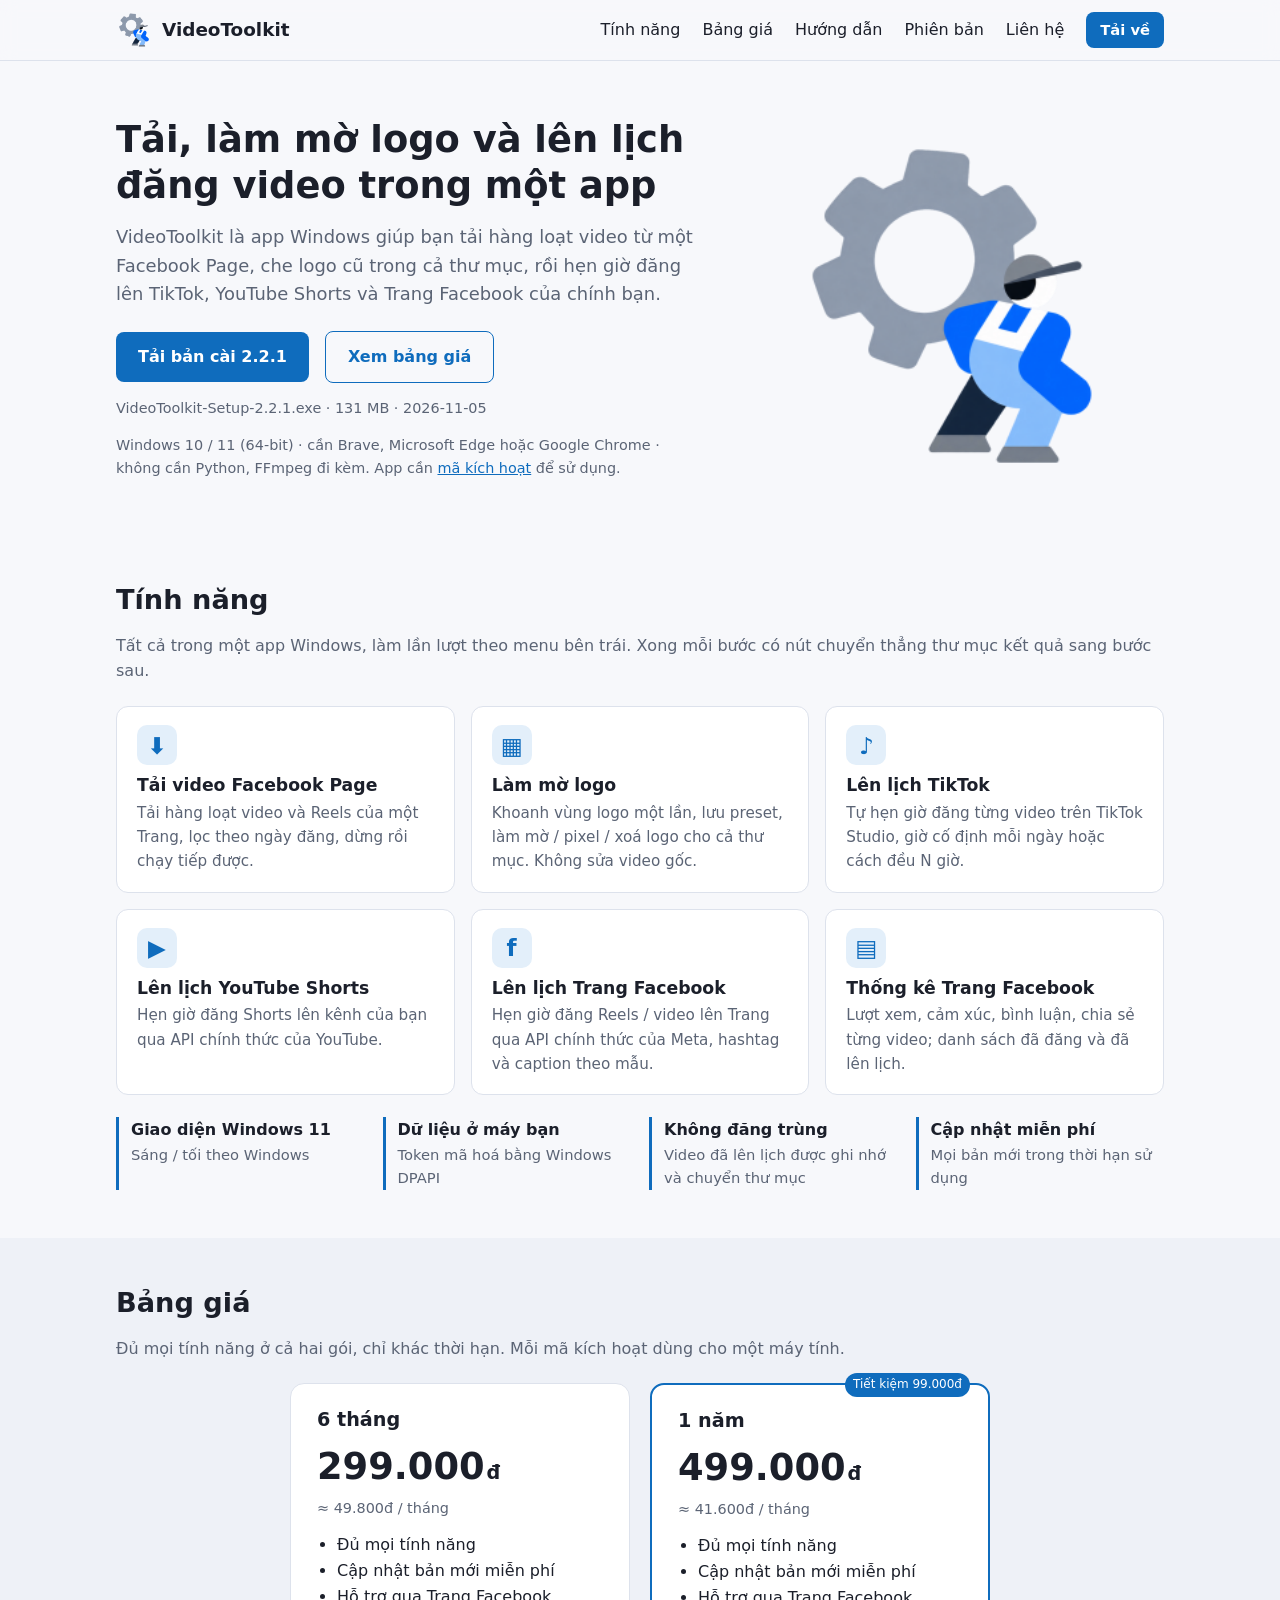
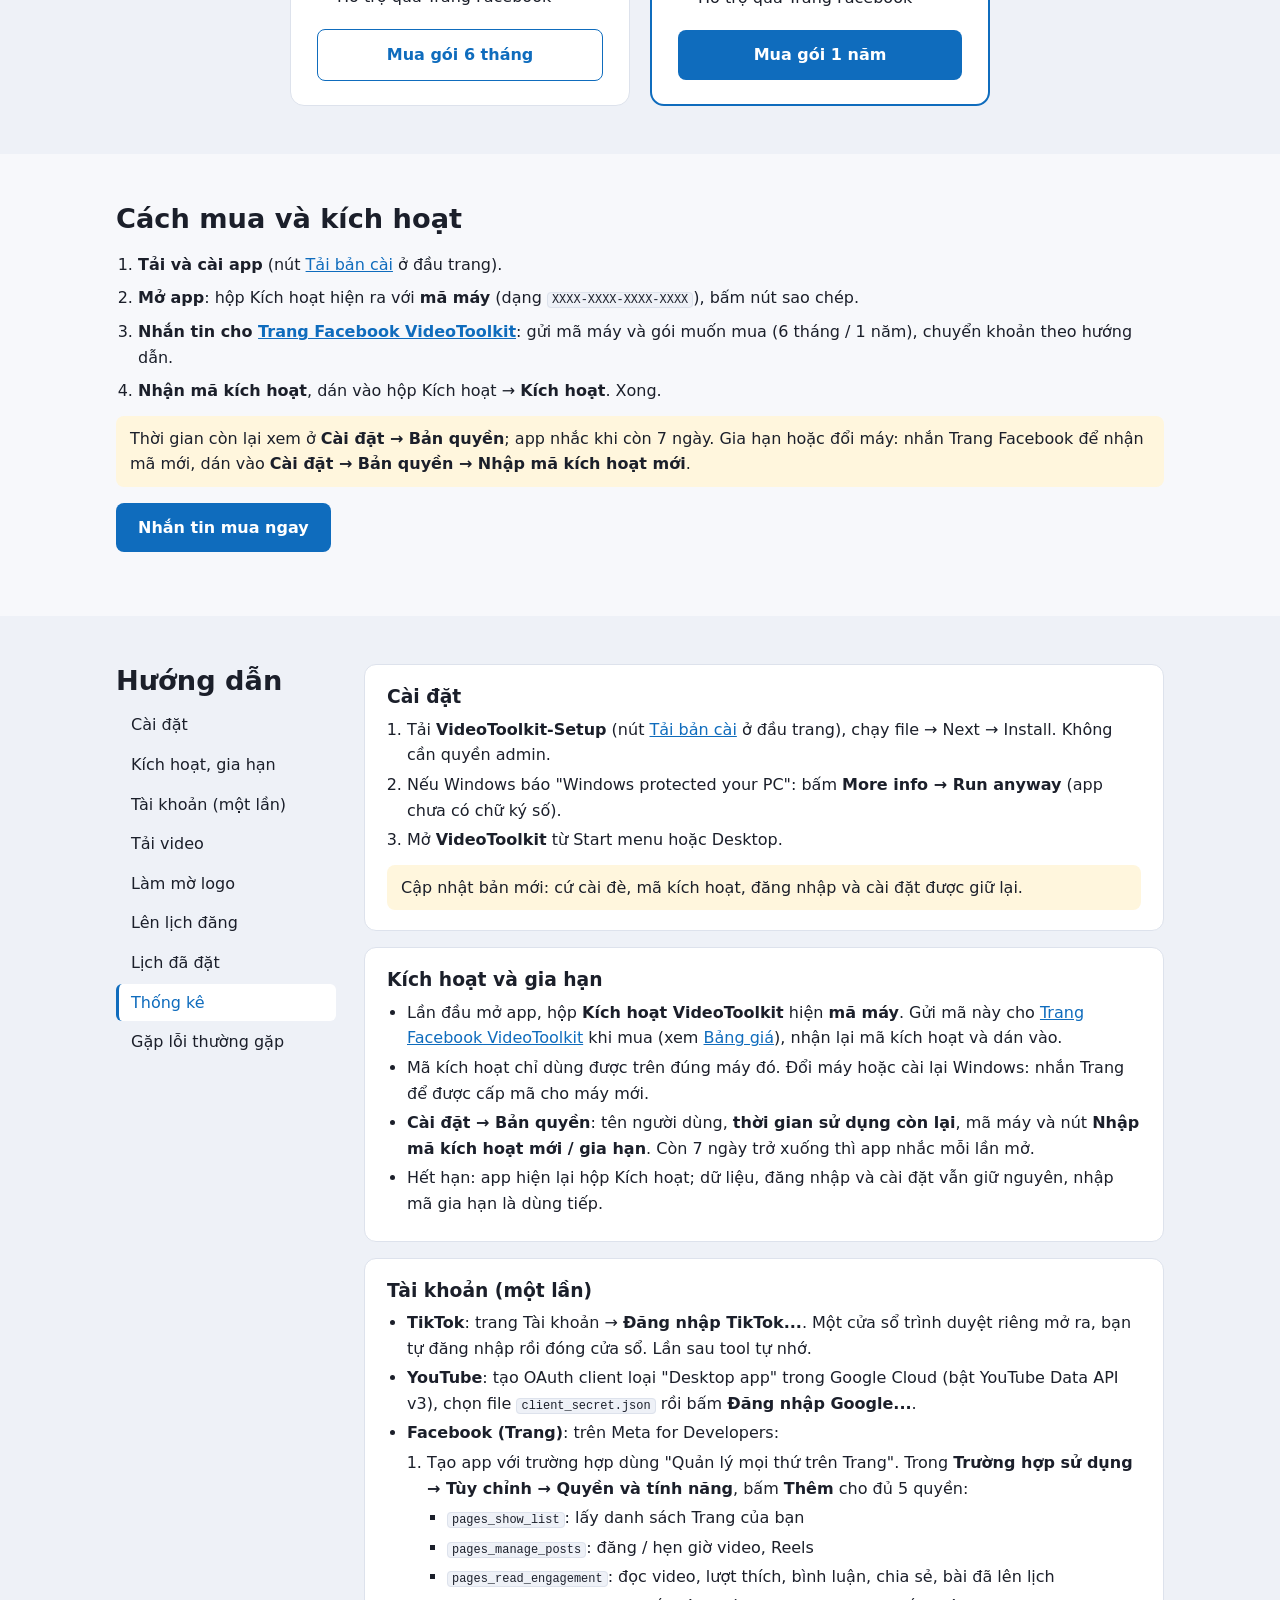
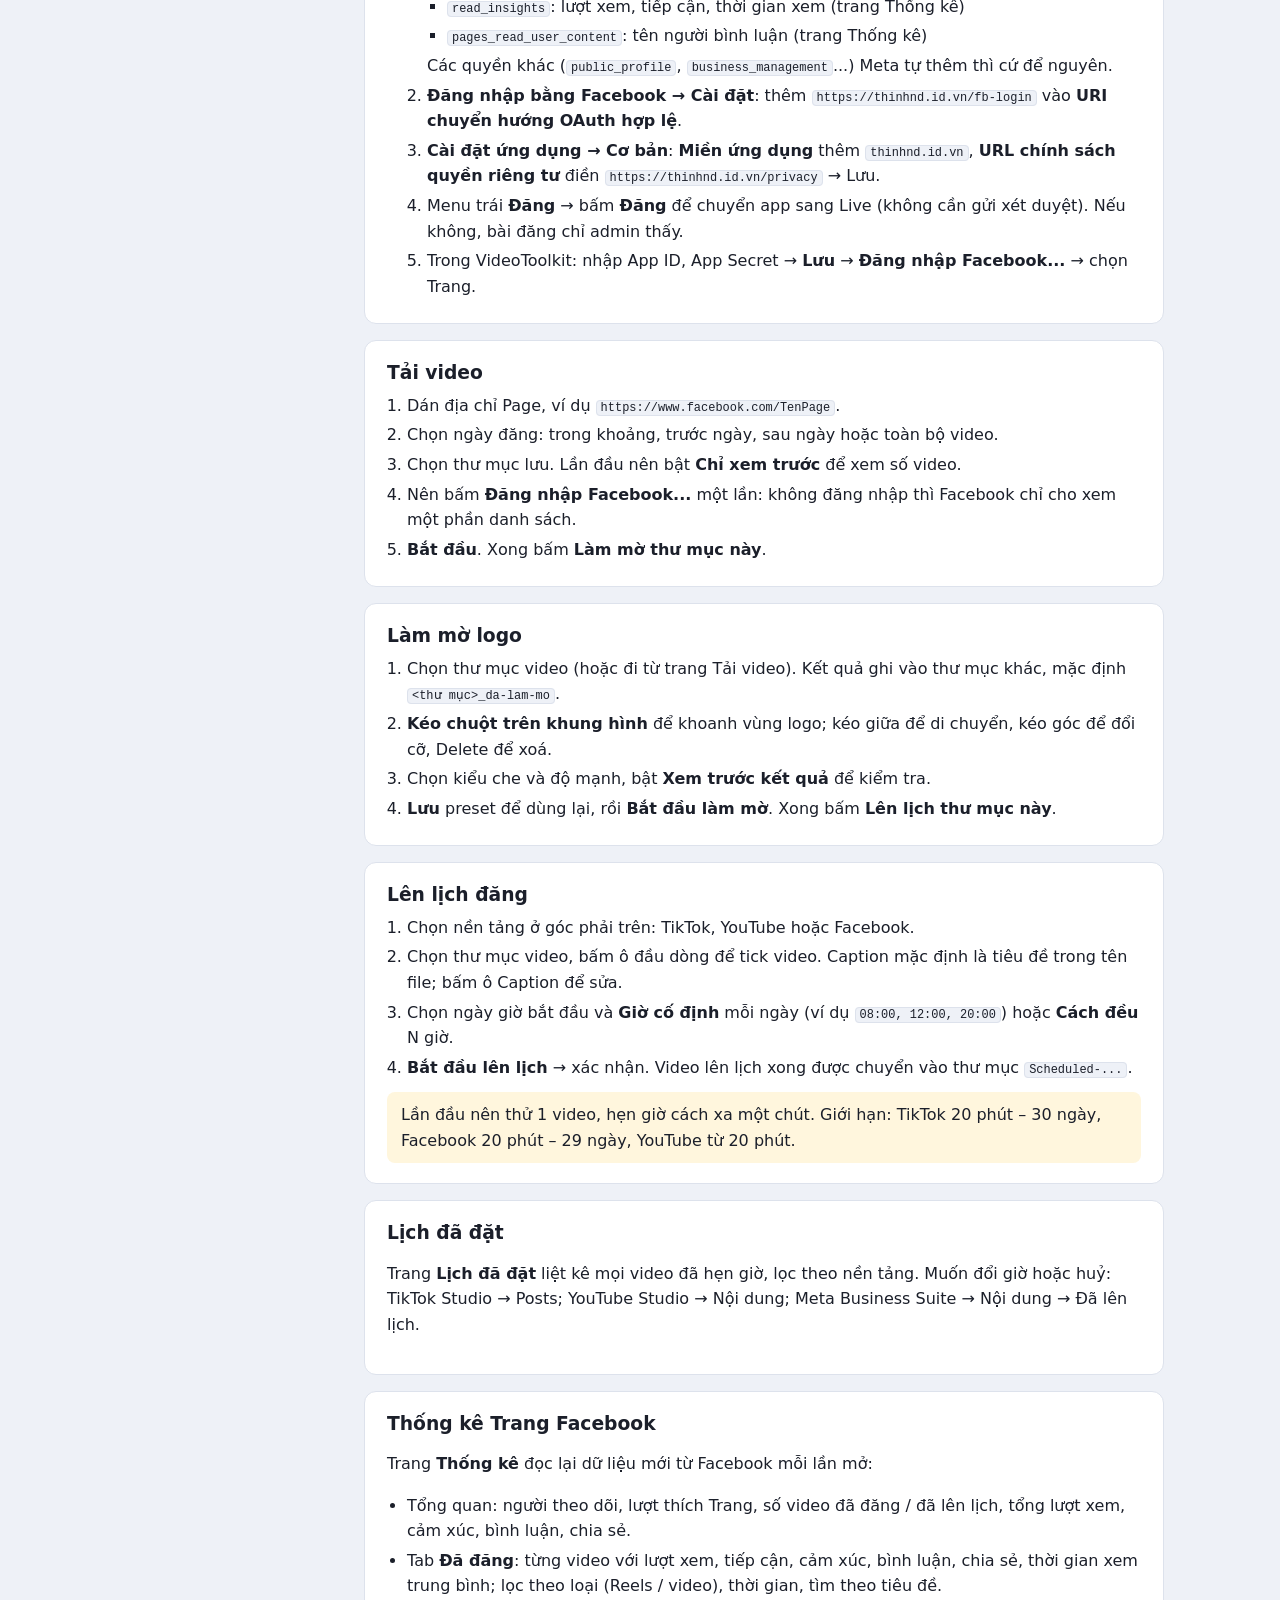
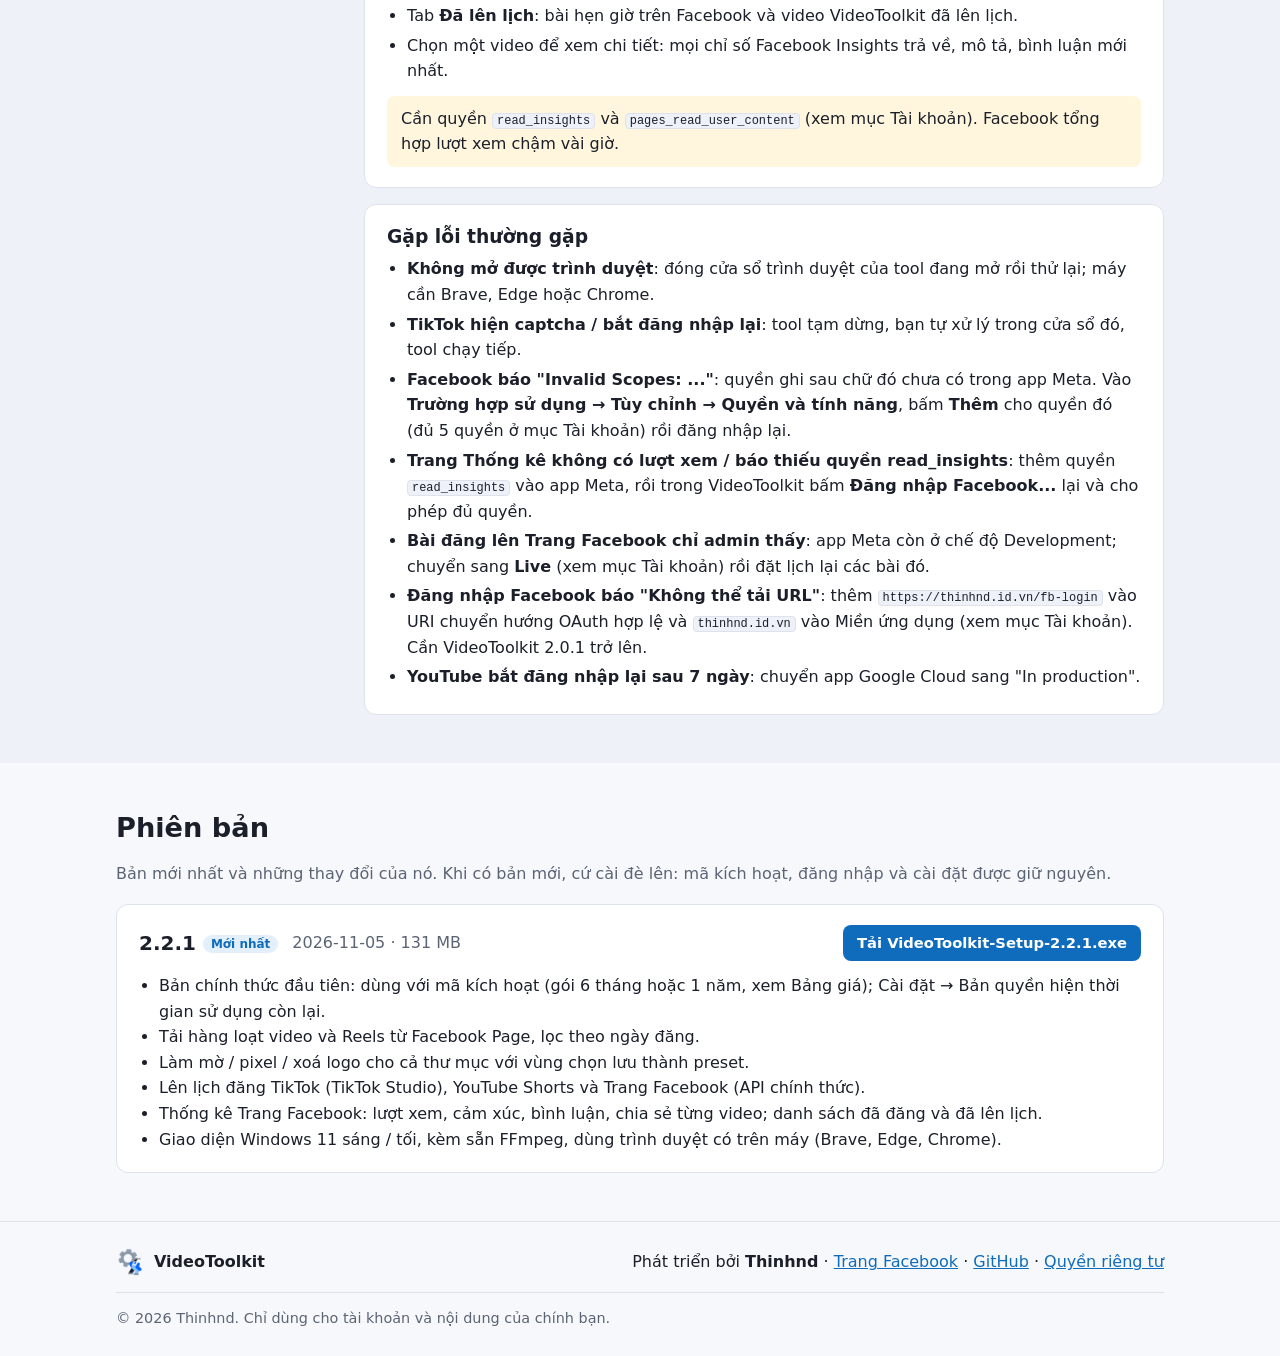
==== index.html @ fc57171d "VideoToolkit 2.2.1" ====
<!doctype html>
<html lang="vi">
<head>
  <meta charset="utf-8">
  <meta name="viewport" content="width=device-width, initial-scale=1">
  <title>VideoToolkit</title>
  <meta name="description" content="VideoToolkit: tải video Facebook Page, làm mờ logo và lên lịch đăng TikTok, YouTube, Facebook trên Windows.">
  <link rel="icon" href="logo.png">
  <link rel="stylesheet" href="style.css?v=9">
</head>
<body>
  <header class="topbar">
    <div class="wrap topbar-inner">
      <a class="brand" href="#top"><img src="logo.png" alt="" width="36" height="36"><span>VideoToolkit</span></a>
      <button class="menu-toggle" aria-label="Mở menu" aria-expanded="false">☰</button>
      <nav class="nav">
        <a href="#tinh-nang">Tính năng</a>
        <a href="#bang-gia">Bảng giá</a>
        <a href="#huong-dan">Hướng dẫn</a>
        <a href="#phien-ban">Phiên bản</a>
        <a href="https://www.facebook.com/profile.php?id=61595970523754" target="_blank" rel="noopener">Liên hệ</a>
        <a class="btn btn-small" href="#tai-ve">Tải về</a>
      </nav>
    </div>
  </header>

  <main id="top">
    <section class="hero">
      <div class="wrap hero-inner">
        <div>
          <h1>Tải, làm mờ logo và lên lịch đăng video trong một app</h1>
          <p class="lead">VideoToolkit là app Windows giúp bạn tải hàng loạt video từ một Facebook Page, che logo cũ
            trong cả thư mục, rồi hẹn giờ đăng lên TikTok, YouTube Shorts và Trang Facebook của chính bạn.</p>
          <div class="hero-actions" id="tai-ve">
            <a class="btn" id="download-btn" href="#phien-ban">Tải bản cài</a>
            <a class="btn btn-ghost" href="#bang-gia">Xem bảng giá</a>
          </div>
          <p class="muted small" id="download-meta"></p>
          <p class="muted small">Windows 10 / 11 (64-bit) · cần Brave, Microsoft Edge hoặc Google Chrome · không cần Python, FFmpeg đi kèm.
            App cần <a href="#cach-mua">mã kích hoạt</a> để sử dụng.</p>
        </div>
        <img class="hero-logo" src="logo.png" alt="Logo VideoToolkit">
      </div>
    </section>

    <section id="tinh-nang" class="section">
      <div class="wrap">
        <h2>Tính năng</h2>
        <p class="muted">Tất cả trong một app Windows, làm lần lượt theo menu bên trái. Xong mỗi bước có nút chuyển thẳng thư mục kết quả sang bước sau.</p>
        <div class="features">
          <article class="feature">
            <div class="feature-icon">⬇</div>
            <h3>Tải video Facebook Page</h3>
            <p>Tải hàng loạt video và Reels của một Trang, lọc theo ngày đăng, dừng rồi chạy tiếp được.</p>
          </article>
          <article class="feature">
            <div class="feature-icon">▦</div>
            <h3>Làm mờ logo</h3>
            <p>Khoanh vùng logo một lần, lưu preset, làm mờ / pixel / xoá logo cho cả thư mục. Không sửa video gốc.</p>
          </article>
          <article class="feature">
            <div class="feature-icon">♪</div>
            <h3>Lên lịch TikTok</h3>
            <p>Tự hẹn giờ đăng từng video trên TikTok Studio, giờ cố định mỗi ngày hoặc cách đều N giờ.</p>
          </article>
          <article class="feature">
            <div class="feature-icon">▶</div>
            <h3>Lên lịch YouTube Shorts</h3>
            <p>Hẹn giờ đăng Shorts lên kênh của bạn qua API chính thức của YouTube.</p>
          </article>
          <article class="feature">
            <div class="feature-icon">f</div>
            <h3>Lên lịch Trang Facebook</h3>
            <p>Hẹn giờ đăng Reels / video lên Trang qua API chính thức của Meta, hashtag và caption theo mẫu.</p>
          </article>
          <article class="feature">
            <div class="feature-icon">▤</div>
            <h3>Thống kê Trang Facebook</h3>
            <p>Lượt xem, cảm xúc, bình luận, chia sẻ từng video; danh sách đã đăng và đã lên lịch.</p>
          </article>
        </div>
        <div class="facts">
          <div><b>Giao diện Windows 11</b><span>Sáng / tối theo Windows</span></div>
          <div><b>Dữ liệu ở máy bạn</b><span>Token mã hoá bằng Windows DPAPI</span></div>
          <div><b>Không đăng trùng</b><span>Video đã lên lịch được ghi nhớ và chuyển thư mục</span></div>
          <div><b>Cập nhật miễn phí</b><span>Mọi bản mới trong thời hạn sử dụng</span></div>
        </div>
      </div>
    </section>

    <section id="bang-gia" class="section alt">
      <div class="wrap">
        <h2>Bảng giá</h2>
        <p class="muted">Đủ mọi tính năng ở cả hai gói, chỉ khác thời hạn. Mỗi mã kích hoạt dùng cho một máy tính.</p>
        <div class="plans">
          <article class="plan">
            <h3>6 tháng</h3>
            <div class="price">299.000<span>đ</span></div>
            <p class="muted small">≈ 49.800đ / tháng</p>
            <ul>
              <li>Đủ mọi tính năng</li>
              <li>Cập nhật bản mới miễn phí</li>
              <li>Hỗ trợ qua Trang Facebook</li>
            </ul>
            <a class="btn btn-ghost" href="#cach-mua">Mua gói 6 tháng</a>
          </article>
          <article class="plan plan-best">
            <span class="badge">Tiết kiệm 99.000đ</span>
            <h3>1 năm</h3>
            <div class="price">499.000<span>đ</span></div>
            <p class="muted small">≈ 41.600đ / tháng</p>
            <ul>
              <li>Đủ mọi tính năng</li>
              <li>Cập nhật bản mới miễn phí</li>
              <li>Hỗ trợ qua Trang Facebook</li>
            </ul>
            <a class="btn" href="#cach-mua">Mua gói 1 năm</a>
          </article>
        </div>
      </div>
    </section>

    <section id="cach-mua" class="section">
      <div class="wrap">
        <h2>Cách mua và kích hoạt</h2>
        <ol class="buy-steps">
          <li><b>Tải và cài app</b> (nút <a href="#tai-ve">Tải bản cài</a> ở đầu trang).</li>
          <li><b>Mở app</b>: hộp Kích hoạt hiện ra với <b>mã máy</b> (dạng <code>XXXX-XXXX-XXXX-XXXX</code>), bấm nút sao chép.</li>
          <li><b>Nhắn tin cho <a href="https://www.facebook.com/profile.php?id=61595970523754" target="_blank" rel="noopener">Trang Facebook VideoToolkit</a></b>: gửi mã máy và gói muốn mua (6 tháng / 1 năm), chuyển khoản theo hướng dẫn.</li>
          <li><b>Nhận mã kích hoạt</b>, dán vào hộp Kích hoạt → <b>Kích hoạt</b>. Xong.</li>
        </ol>
        <p class="note">Thời gian còn lại xem ở <b>Cài đặt → Bản quyền</b>; app nhắc khi còn 7 ngày. Gia hạn hoặc đổi máy: nhắn Trang Facebook để nhận mã mới,
          dán vào <b>Cài đặt → Bản quyền → Nhập mã kích hoạt mới</b>.</p>
        <p><a class="btn" href="https://www.facebook.com/profile.php?id=61595970523754" target="_blank" rel="noopener">Nhắn tin mua ngay</a></p>
      </div>
    </section>

    <section id="huong-dan" class="section alt">
      <div class="wrap guide">
        <aside class="guide-menu">
          <h2>Hướng dẫn</h2>
          <nav>
            <a href="#hd-cai-dat">Cài đặt</a>
            <a href="#hd-kich-hoat">Kích hoạt, gia hạn</a>
            <a href="#hd-tai-khoan">Tài khoản (một lần)</a>
            <a href="#hd-tai-video">Tải video</a>
            <a href="#hd-lam-mo">Làm mờ logo</a>
            <a href="#hd-len-lich">Lên lịch đăng</a>
            <a href="#hd-lich-da-dat">Lịch đã đặt</a>
            <a href="#hd-thong-ke">Thống kê</a>
            <a href="#hd-loi">Gặp lỗi thường gặp</a>
          </nav>
        </aside>
        <div class="guide-body">
          <article id="hd-cai-dat">
            <h3>Cài đặt</h3>
            <ol>
              <li>Tải <b>VideoToolkit-Setup</b> (nút <a href="#tai-ve">Tải bản cài</a> ở đầu trang), chạy file → Next → Install. Không cần quyền admin.</li>
              <li>Nếu Windows báo "Windows protected your PC": bấm <b>More info → Run anyway</b> (app chưa có chữ ký số).</li>
              <li>Mở <b>VideoToolkit</b> từ Start menu hoặc Desktop.</li>
            </ol>
            <p class="note">Cập nhật bản mới: cứ cài đè, mã kích hoạt, đăng nhập và cài đặt được giữ lại.</p>
          </article>
          <article id="hd-kich-hoat">
            <h3>Kích hoạt và gia hạn</h3>
            <ul>
              <li>Lần đầu mở app, hộp <b>Kích hoạt VideoToolkit</b> hiện <b>mã máy</b>. Gửi mã này cho <a href="https://www.facebook.com/profile.php?id=61595970523754" target="_blank" rel="noopener">Trang Facebook VideoToolkit</a> khi mua (xem <a href="#bang-gia">Bảng giá</a>), nhận lại mã kích hoạt và dán vào.</li>
              <li>Mã kích hoạt chỉ dùng được trên đúng máy đó. Đổi máy hoặc cài lại Windows: nhắn Trang để được cấp mã cho máy mới.</li>
              <li><b>Cài đặt → Bản quyền</b>: tên người dùng, <b>thời gian sử dụng còn lại</b>, mã máy và nút <b>Nhập mã kích hoạt mới / gia hạn</b>. Còn 7 ngày trở xuống thì app nhắc mỗi lần mở.</li>
              <li>Hết hạn: app hiện lại hộp Kích hoạt; dữ liệu, đăng nhập và cài đặt vẫn giữ nguyên, nhập mã gia hạn là dùng tiếp.</li>
            </ul>
          </article>
          <article id="hd-tai-khoan">
            <h3>Tài khoản (một lần)</h3>
            <ul>
              <li><b>TikTok</b>: trang Tài khoản → <b>Đăng nhập TikTok...</b>. Một cửa sổ trình duyệt riêng mở ra, bạn tự đăng nhập rồi đóng cửa sổ. Lần sau tool tự nhớ.</li>
              <li><b>YouTube</b>: tạo OAuth client loại "Desktop app" trong Google Cloud (bật YouTube Data API v3), chọn file <code>client_secret.json</code> rồi bấm <b>Đăng nhập Google...</b>.</li>
              <li><b>Facebook (Trang)</b>: trên Meta for Developers:
                <ol>
                  <li>Tạo app với trường hợp dùng "Quản lý mọi thứ trên Trang". Trong <b>Trường hợp sử dụng → Tùy chỉnh → Quyền và tính năng</b>, bấm <b>Thêm</b> cho đủ 5 quyền:
                    <ul>
                      <li><code>pages_show_list</code>: lấy danh sách Trang của bạn</li>
                      <li><code>pages_manage_posts</code>: đăng / hẹn giờ video, Reels</li>
                      <li><code>pages_read_engagement</code>: đọc video, lượt thích, bình luận, chia sẻ, bài đã lên lịch</li>
                      <li><code>read_insights</code>: lượt xem, tiếp cận, thời gian xem (trang Thống kê)</li>
                      <li><code>pages_read_user_content</code>: tên người bình luận (trang Thống kê)</li>
                    </ul>
                    Các quyền khác (<code>public_profile</code>, <code>business_management</code>...) Meta tự thêm thì cứ để nguyên.</li>
                  <li><b>Đăng nhập bằng Facebook → Cài đặt</b>: thêm <code>https://thinhnd.id.vn/fb-login</code> vào <b>URI chuyển hướng OAuth hợp lệ</b>.</li>
                  <li><b>Cài đặt ứng dụng → Cơ bản</b>: <b>Miền ứng dụng</b> thêm <code>thinhnd.id.vn</code>, <b>URL chính sách quyền riêng tư</b> điền <code>https://thinhnd.id.vn/privacy</code> → Lưu.</li>
                  <li>Menu trái <b>Đăng</b> → bấm <b>Đăng</b> để chuyển app sang Live (không cần gửi xét duyệt). Nếu không, bài đăng chỉ admin thấy.</li>
                  <li>Trong VideoToolkit: nhập App ID, App Secret → <b>Lưu</b> → <b>Đăng nhập Facebook...</b> → chọn Trang.</li>
                </ol>
              </li>
            </ul>
          </article>
          <article id="hd-tai-video">
            <h3>Tải video</h3>
            <ol>
              <li>Dán địa chỉ Page, ví dụ <code>https://www.facebook.com/TenPage</code>.</li>
              <li>Chọn ngày đăng: trong khoảng, trước ngày, sau ngày hoặc toàn bộ video.</li>
              <li>Chọn thư mục lưu. Lần đầu nên bật <b>Chỉ xem trước</b> để xem số video.</li>
              <li>Nên bấm <b>Đăng nhập Facebook...</b> một lần: không đăng nhập thì Facebook chỉ cho xem một phần danh sách.</li>
              <li><b>Bắt đầu</b>. Xong bấm <b>Làm mờ thư mục này</b>.</li>
            </ol>
          </article>
          <article id="hd-lam-mo">
            <h3>Làm mờ logo</h3>
            <ol>
              <li>Chọn thư mục video (hoặc đi từ trang Tải video). Kết quả ghi vào thư mục khác, mặc định <code>&lt;thư mục&gt;_da-lam-mo</code>.</li>
              <li><b>Kéo chuột trên khung hình</b> để khoanh vùng logo; kéo giữa để di chuyển, kéo góc để đổi cỡ, Delete để xoá.</li>
              <li>Chọn kiểu che và độ mạnh, bật <b>Xem trước kết quả</b> để kiểm tra.</li>
              <li><b>Lưu</b> preset để dùng lại, rồi <b>Bắt đầu làm mờ</b>. Xong bấm <b>Lên lịch thư mục này</b>.</li>
            </ol>
          </article>
          <article id="hd-len-lich">
            <h3>Lên lịch đăng</h3>
            <ol>
              <li>Chọn nền tảng ở góc phải trên: TikTok, YouTube hoặc Facebook.</li>
              <li>Chọn thư mục video, bấm ô đầu dòng để tick video. Caption mặc định là tiêu đề trong tên file; bấm ô Caption để sửa.</li>
              <li>Chọn ngày giờ bắt đầu và <b>Giờ cố định</b> mỗi ngày (ví dụ <code>08:00, 12:00, 20:00</code>) hoặc <b>Cách đều</b> N giờ.</li>
              <li><b>Bắt đầu lên lịch</b> → xác nhận. Video lên lịch xong được chuyển vào thư mục <code>Scheduled-...</code>.</li>
            </ol>
            <p class="note">Lần đầu nên thử 1 video, hẹn giờ cách xa một chút. Giới hạn: TikTok 20 phút – 30 ngày, Facebook 20 phút – 29 ngày, YouTube từ 20 phút.</p>
          </article>
          <article id="hd-lich-da-dat">
            <h3>Lịch đã đặt</h3>
            <p>Trang <b>Lịch đã đặt</b> liệt kê mọi video đã hẹn giờ, lọc theo nền tảng. Muốn đổi giờ hoặc huỷ:
              TikTok Studio → Posts; YouTube Studio → Nội dung; Meta Business Suite → Nội dung → Đã lên lịch.</p>
          </article>
          <article id="hd-thong-ke">
            <h3>Thống kê Trang Facebook</h3>
            <p>Trang <b>Thống kê</b> đọc lại dữ liệu mới từ Facebook mỗi lần mở:</p>
            <ul>
              <li>Tổng quan: người theo dõi, lượt thích Trang, số video đã đăng / đã lên lịch, tổng lượt xem, cảm xúc, bình luận, chia sẻ.</li>
              <li>Tab <b>Đã đăng</b>: từng video với lượt xem, tiếp cận, cảm xúc, bình luận, chia sẻ, thời gian xem trung bình; lọc theo loại (Reels / video), thời gian, tìm theo tiêu đề.</li>
              <li>Tab <b>Đã lên lịch</b>: bài hẹn giờ trên Facebook và video VideoToolkit đã lên lịch.</li>
              <li>Chọn một video để xem chi tiết: mọi chỉ số Facebook Insights trả về, mô tả, bình luận mới nhất.</li>
            </ul>
            <p class="note">Cần quyền <code>read_insights</code> và <code>pages_read_user_content</code> (xem mục Tài khoản). Facebook tổng hợp lượt xem chậm vài giờ.</p>
          </article>
          <article id="hd-loi">
            <h3>Gặp lỗi thường gặp</h3>
            <ul>
              <li><b>Không mở được trình duyệt</b>: đóng cửa sổ trình duyệt của tool đang mở rồi thử lại; máy cần Brave, Edge hoặc Chrome.</li>
              <li><b>TikTok hiện captcha / bắt đăng nhập lại</b>: tool tạm dừng, bạn tự xử lý trong cửa sổ đó, tool chạy tiếp.</li>
              <li><b>Facebook báo "Invalid Scopes: ..."</b>: quyền ghi sau chữ đó chưa có trong app Meta. Vào <b>Trường hợp sử dụng → Tùy chỉnh → Quyền và tính năng</b>, bấm <b>Thêm</b> cho quyền đó (đủ 5 quyền ở mục Tài khoản) rồi đăng nhập lại.</li>
              <li><b>Trang Thống kê không có lượt xem / báo thiếu quyền read_insights</b>: thêm quyền <code>read_insights</code> vào app Meta, rồi trong VideoToolkit bấm <b>Đăng nhập Facebook...</b> lại và cho phép đủ quyền.</li>
              <li><b>Bài đăng lên Trang Facebook chỉ admin thấy</b>: app Meta còn ở chế độ Development; chuyển sang <b>Live</b> (xem mục Tài khoản) rồi đặt lịch lại các bài đó.</li>
              <li><b>Đăng nhập Facebook báo "Không thể tải URL"</b>: thêm <code>https://thinhnd.id.vn/fb-login</code> vào URI chuyển hướng OAuth hợp lệ và <code>thinhnd.id.vn</code> vào Miền ứng dụng (xem mục Tài khoản). Cần VideoToolkit 2.0.1 trở lên.</li>
              <li><b>YouTube bắt đăng nhập lại sau 7 ngày</b>: chuyển app Google Cloud sang "In production".</li>
            </ul>
          </article>
        </div>
      </div>
    </section>

    <section id="phien-ban" class="section">
      <div class="wrap">
        <h2>Phiên bản</h2>
        <p class="muted">Bản mới nhất và những thay đổi của nó. Khi có bản mới, cứ cài đè lên: mã kích hoạt, đăng nhập và cài đặt được giữ nguyên.</p>
        <div id="versions" class="versions"></div>
      </div>
    </section>
  </main>

  <footer class="footer">
    <div class="wrap footer-inner">
      <div class="brand small-brand"><img src="logo.png" alt="" width="28" height="28"><span>VideoToolkit</span></div>
      <p>Phát triển bởi <b>Thinhnd</b> · <a href="https://www.facebook.com/profile.php?id=61595970523754" target="_blank" rel="noopener">Trang Facebook</a> · <a href="https://github.com/Thinhnd03/VideoToolkitWebsiteView">GitHub</a> · <a href="privacy">Quyền riêng tư</a></p>
      <p class="muted small footer-copy">© <span id="year">2026</span> Thinhnd. Chỉ dùng cho tài khoản và nội dung của chính bạn.</p>
    </div>
  </footer>

  <script src="versions.js?v=9"></script>
  <script src="app.js?v=9"></script>
</body>
</html>
---- style.css ----
:root {
  --bg: #f7f8fb;
  --bg-alt: #eef1f7;
  --card: #ffffff;
  --text: #1b1f2a;
  --muted: #5b6475;
  --line: #dde2ec;
  --accent: #0f6cbd;
  --accent-text: #ffffff;
  --accent-soft: #e3effa;
  --note: #fff6dd;
}
@media (prefers-color-scheme: dark) {
  :root {
    --bg: #15171c;
    --bg-alt: #1b1e25;
    --card: #20242c;
    --text: #e8ebf1;
    --muted: #a0a8b8;
    --line: #2f3440;
    --accent: #4ca3f0;
    --accent-text: #0b1420;
    --accent-soft: #1d3247;
    --note: #3a3320;
  }
}

* { box-sizing: border-box; }
html { scroll-behavior: smooth; scroll-padding-top: 72px; }
body {
  margin: 0;
  font-family: "Segoe UI", system-ui, -apple-system, sans-serif;
  background: var(--bg);
  color: var(--text);
  line-height: 1.6;
}
a { color: var(--accent); }
code { background: var(--bg-alt); border: 1px solid var(--line); border-radius: 4px; padding: 0 4px; font-size: .92em; }
h1, h2, h3 { line-height: 1.25; }
.wrap { max-width: 1080px; margin: 0 auto; padding: 0 16px; }
.muted { color: var(--muted); }
.small { font-size: .9rem; }

/* header */
.topbar {
  position: sticky; top: 0; z-index: 10;
  background: color-mix(in srgb, var(--bg) 88%, transparent);
  backdrop-filter: blur(8px);
  border-bottom: 1px solid var(--line);
}
.topbar-inner { display: flex; align-items: center; justify-content: space-between; height: 60px; }
.brand { display: flex; align-items: center; gap: 10px; color: var(--text); text-decoration: none; font-weight: 700; font-size: 1.15rem; }
.nav { display: flex; align-items: center; gap: 22px; }
.nav a { color: var(--text); text-decoration: none; }
.nav a:hover { color: var(--accent); }
.menu-toggle { display: none; background: none; border: 1px solid var(--line); border-radius: 8px; color: var(--text); font-size: 1.2rem; padding: 2px 10px; }

.btn {
  display: inline-block; background: var(--accent); color: var(--accent-text) !important;
  text-decoration: none; font-weight: 600; padding: 12px 22px; border-radius: 8px;
}
.btn:hover { filter: brightness(1.08); }
.btn-small { padding: 6px 14px; font-size: .92rem; }
.btn-ghost { background: transparent; color: var(--accent) !important; border: 1px solid var(--accent); }

/* hero */
.hero { padding: 56px 0 40px; }
.hero-inner { display: grid; grid-template-columns: 1.4fr 1fr; gap: 32px; align-items: center; }
.hero h1 { font-size: 2.3rem; margin: 0 0 14px; }
.lead { font-size: 1.12rem; color: var(--muted); margin: 0 0 22px; }
.hero-actions { display: flex; align-items: center; gap: 16px; flex-wrap: wrap; margin-bottom: 10px; }
.hero-logo { width: 100%; max-width: 340px; justify-self: center; }

/* sections */
.section { padding: 48px 0; }
.section.alt { background: var(--bg-alt); }
.section h2 { font-size: 1.7rem; margin: 0 0 8px; }
.cards { display: grid; grid-template-columns: repeat(3, 1fr); gap: 18px; margin-top: 22px; }
.card, .version, .guide-body article {
  background: var(--card); border: 1px solid var(--line); border-radius: 12px; padding: 20px 22px;
}
.card h3 { margin: 8px 0 6px; }
.card p { margin: 0 0 8px; }
.card ul { margin: 0; padding-left: 18px; color: var(--muted); }
.step {
  width: 32px; height: 32px; border-radius: 50%; display: grid; place-items: center;
  background: var(--accent-soft); color: var(--accent); font-weight: 700;
}
/* features: short cards, details are in the guide below */
.features { display: grid; grid-template-columns: repeat(3, 1fr); gap: 16px; margin-top: 22px; }
.feature { background: var(--card); border: 1px solid var(--line); border-radius: 12px; padding: 18px 20px; }
.feature h3 { margin: 10px 0 4px; font-size: 1.08rem; }
.feature p { margin: 0; color: var(--muted); font-size: .95rem; }
.feature-icon {
  width: 40px; height: 40px; border-radius: 10px; display: grid; place-items: center;
  background: var(--accent-soft); color: var(--accent); font-weight: 700; font-size: 1.45rem;
}

/* pricing */
.plans { display: grid; grid-template-columns: repeat(2, minmax(0, 340px)); gap: 20px; margin-top: 22px; justify-content: center; }
.plan {
  position: relative; background: var(--card); border: 1px solid var(--line); border-radius: 14px;
  padding: 24px 26px; display: flex; flex-direction: column;
}
.plan-best { border: 2px solid var(--accent); }
.plan-best .badge { position: absolute; top: -12px; right: 18px; background: var(--accent); color: var(--accent-text); }
.plan h3 { margin: 0; font-size: 1.2rem; }
.price { font-size: 2.3rem; font-weight: 700; margin: 6px 0 0; }
.price span { font-size: 1.2rem; margin-left: 2px; }
.plan p { margin: 0 0 12px; }
.plan ul { margin: 0 0 20px; padding-left: 20px; flex: 1; }
.plan .btn { text-align: center; }

/* how to buy */
.buy-steps { margin: 16px 0 0; padding-left: 22px; }
.buy-steps li { margin: 8px 0; }

.facts { display: grid; grid-template-columns: repeat(4, 1fr); gap: 18px; margin-top: 22px; }
.facts div { display: flex; flex-direction: column; border-left: 3px solid var(--accent); padding-left: 12px; }
.facts span { color: var(--muted); font-size: .92rem; }

/* guide with its own menu */
.guide { display: grid; grid-template-columns: 220px 1fr; gap: 28px; }
.guide-menu { position: sticky; top: 84px; align-self: start; }
.guide-menu nav { display: flex; flex-direction: column; gap: 2px; }
.guide-menu a { color: var(--text); text-decoration: none; padding: 6px 12px; border-radius: 6px; border-left: 3px solid transparent; }
.guide-menu a:hover { background: var(--card); }
.guide-menu a.active { border-left-color: var(--accent); background: var(--card); color: var(--accent); }
.guide-body { display: flex; flex-direction: column; gap: 16px; }
.guide-body h3 { margin: 0 0 8px; }
.guide-body ol, .guide-body ul { margin: 0; padding-left: 20px; }
.guide-body li { margin: 4px 0; }
.note { background: var(--note); border-radius: 8px; padding: 10px 14px; margin: 12px 0 0; }

/* versions */
.versions { display: flex; flex-direction: column; gap: 14px; margin-top: 18px; }
.version-head { display: flex; align-items: center; gap: 14px; flex-wrap: wrap; }
.version-head h3 { margin: 0; font-size: 1.25rem; }
.version-head .btn { margin-left: auto; }
.version ul { margin: 12px 0 0; padding-left: 20px; }
.badge { font-size: .75rem; background: var(--accent-soft); color: var(--accent); padding: 2px 8px; border-radius: 999px; vertical-align: middle; }

/* text pages (privacy) */
.legal { max-width: 760px; }
.legal h1 { font-size: 2rem; margin: 0 0 4px; }
.legal h2 { font-size: 1.3rem; margin: 28px 0 8px; }
.legal li { margin: 6px 0; }
.legal code { word-break: break-word; }

/* footer */
.footer { border-top: 1px solid var(--line); padding: 26px 0; }
.footer-inner { display: flex; align-items: center; justify-content: space-between; gap: 16px; flex-wrap: wrap; }
.footer p { margin: 0; }
/* the copyright line alone at the very bottom, under the brand and the links */
.footer-copy { flex-basis: 100%; padding-top: 14px; border-top: 1px solid var(--line); }
.small-brand { font-size: 1rem; }

/* phones and small windows */
@media (max-width: 820px) {
  .hero-inner, .cards, .guide { grid-template-columns: 1fr; }
  .features { grid-template-columns: 1fr 1fr; }
  .plans { grid-template-columns: minmax(0, 1fr); }
  .facts { grid-template-columns: 1fr 1fr; }
  .hero-logo { max-width: 200px; grid-row: 1; }
  .hero h1 { font-size: 1.8rem; }
  .guide-menu { position: static; }
  .menu-toggle { display: grid; place-items: center; width: 40px; height: 36px; padding: 0; cursor: pointer; }
  /* the menu opens as a card under the bar, with room around each item */
  .nav {
    display: none; position: absolute; top: 64px; left: 12px; right: 12px; flex-direction: column;
    align-items: stretch; gap: 4px; padding: 8px; background: var(--card); border: 1px solid var(--line);
    border-radius: 12px; box-shadow: 0 12px 32px rgba(0, 0, 0, .18);
  }
  .nav.open { display: flex; }
  .nav a { padding: 11px 14px; border-radius: 8px; }
  .nav a:hover, .nav a:focus-visible { background: var(--bg-alt); color: var(--text); }
  .nav .btn { text-align: center; margin-top: 6px; padding: 11px 14px; }
  .nav .btn:hover { background: var(--accent); color: var(--accent-text); }
  .version-head .btn { margin-left: 0; }
  .section { padding: 36px 0; }
  .hero { padding: 32px 0 24px; }
}
@media (max-width: 520px) {
  .features { grid-template-columns: 1fr; }
}

@media (max-width: 480px) {
  .facts { grid-template-columns: 1fr; }
  .hero h1 { font-size: 1.55rem; }
  .lead { font-size: 1.02rem; }
  .hero-actions .btn { width: 100%; text-align: center; }
  .card, .version, .guide-body article { padding: 16px; }
  .footer-inner { flex-direction: column; align-items: flex-start; }
}
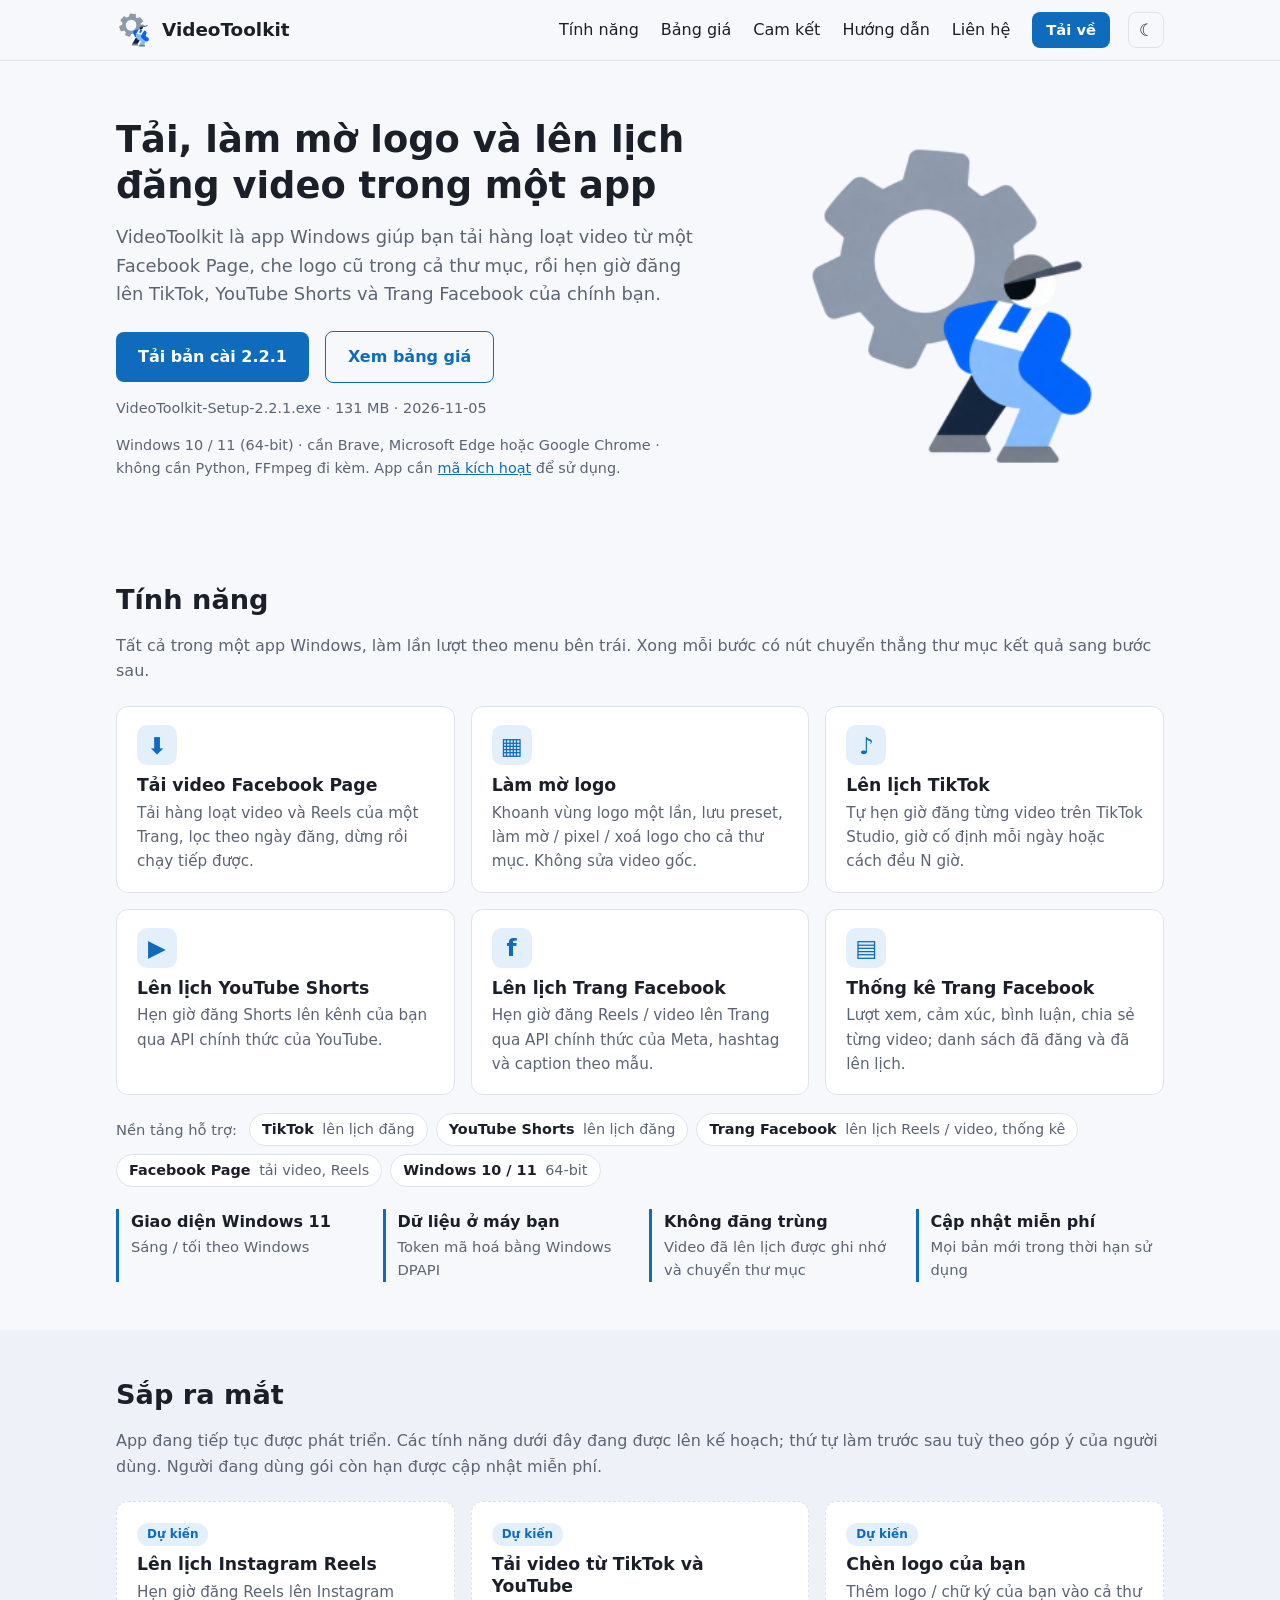
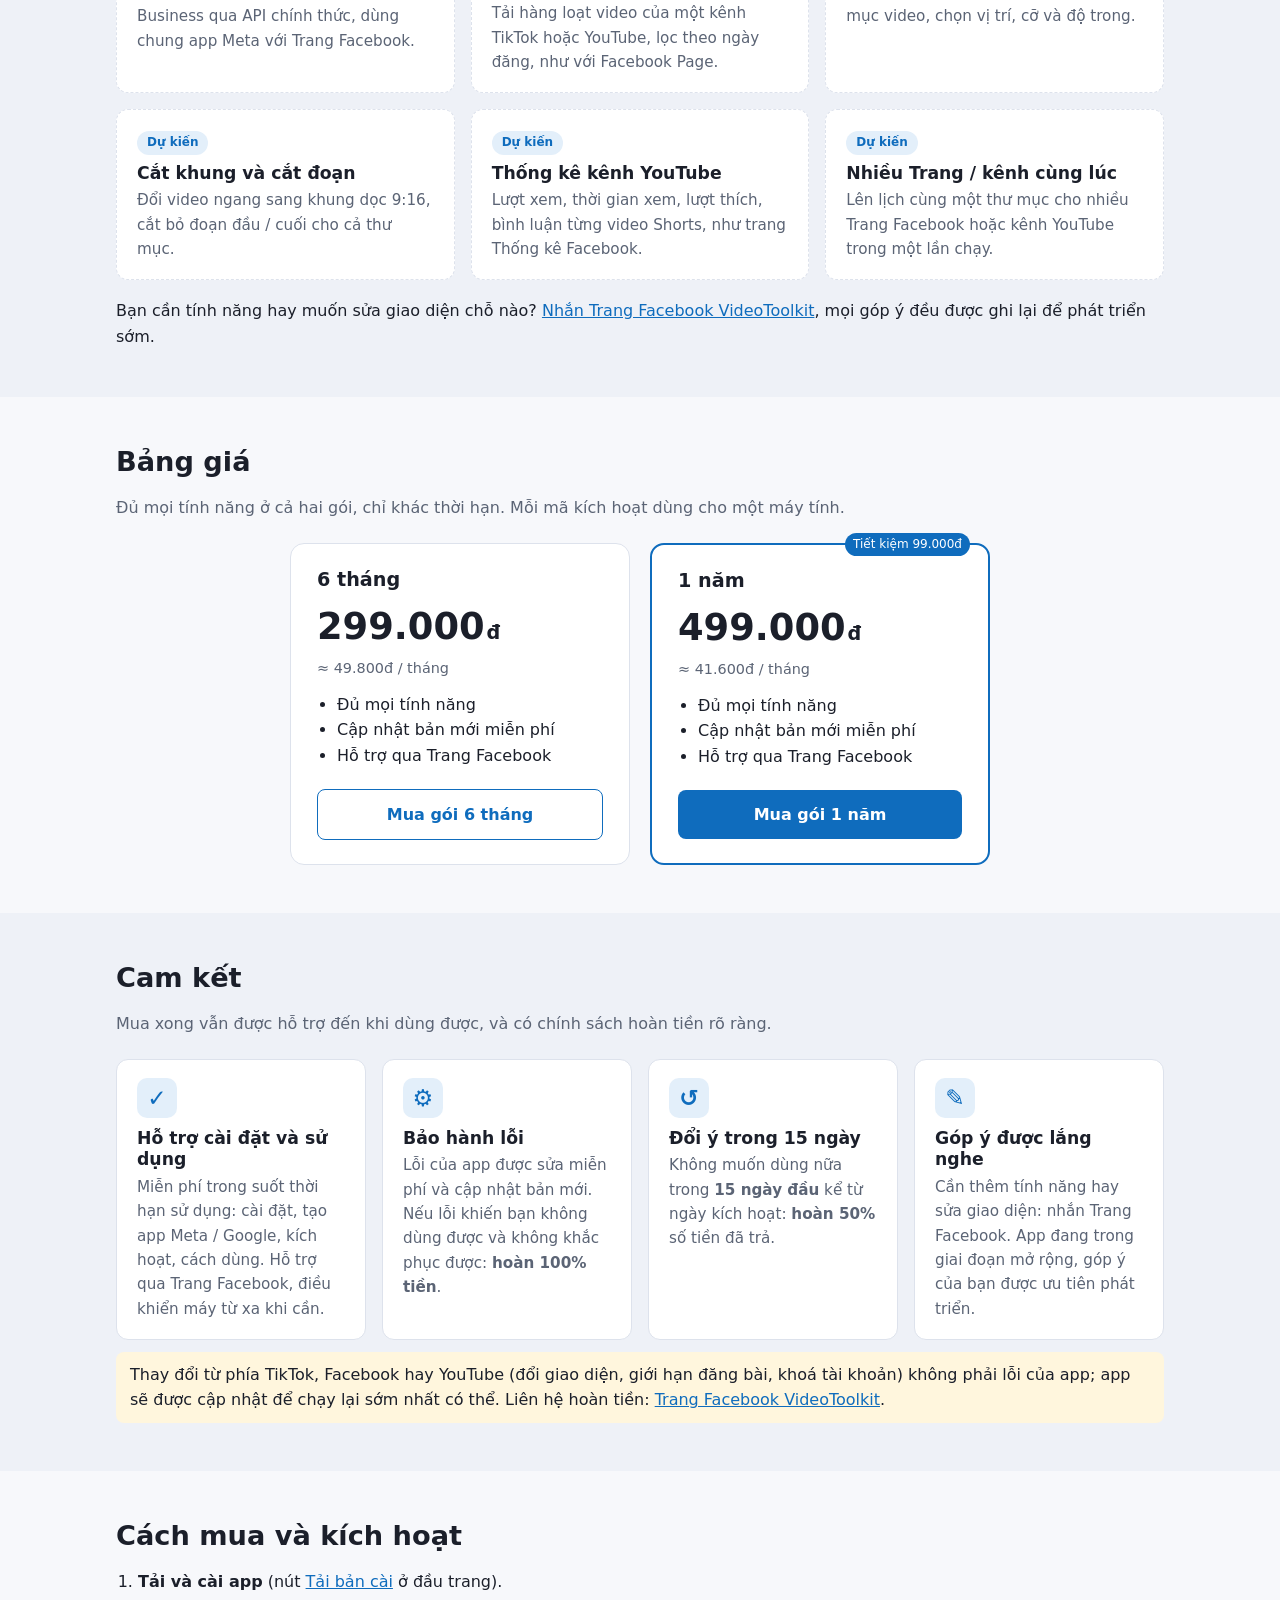
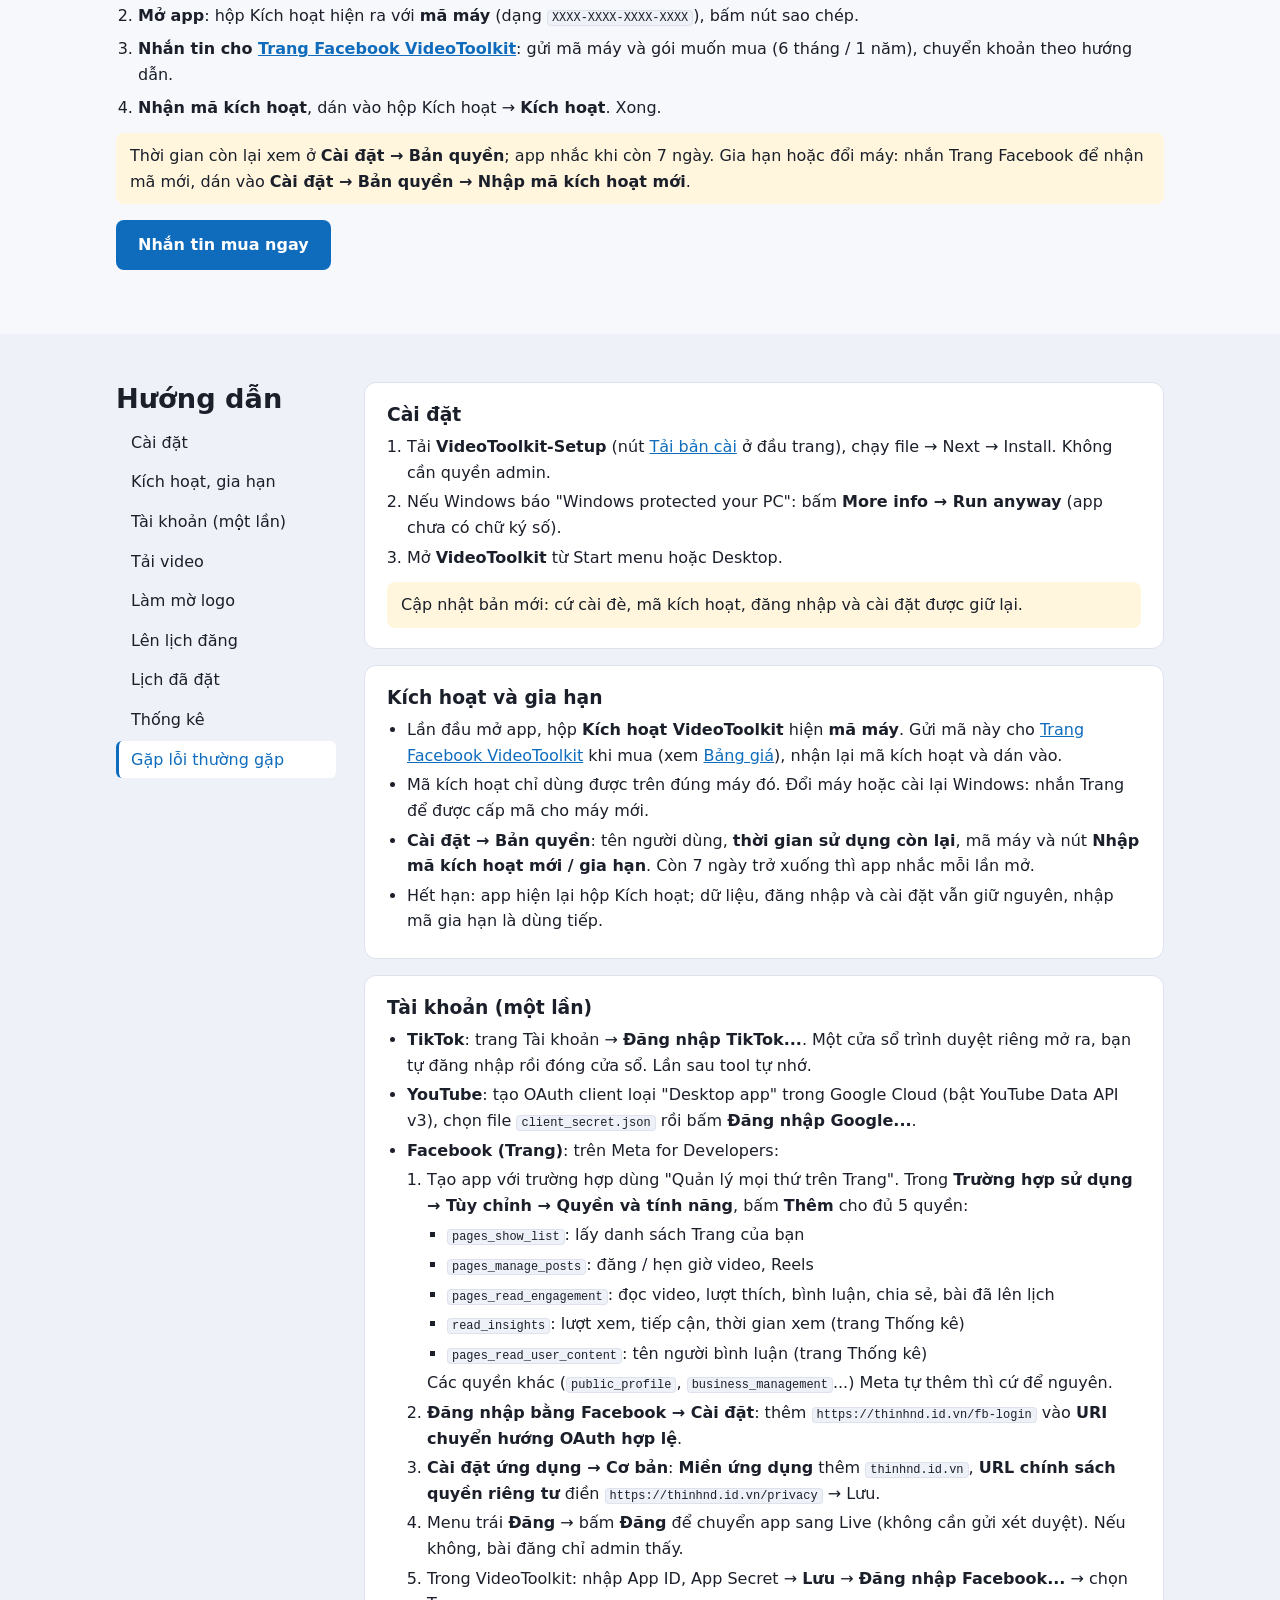
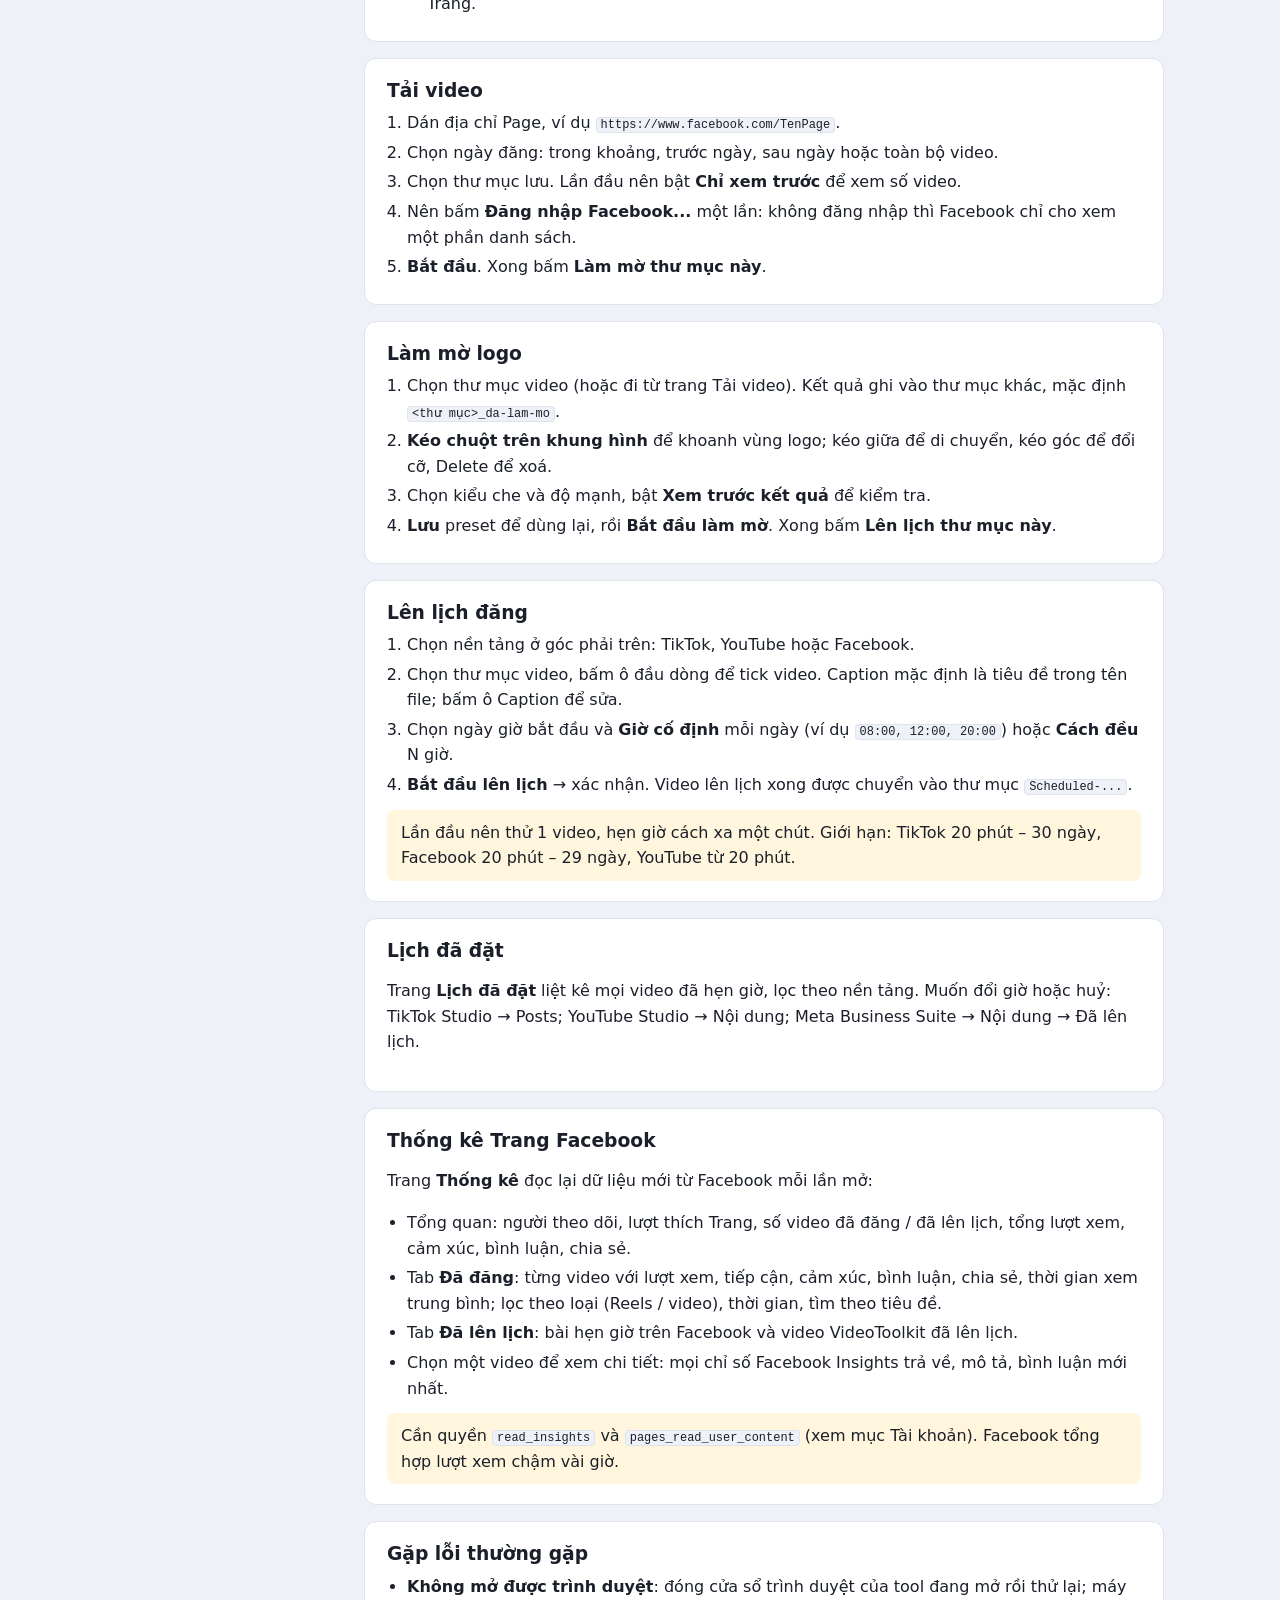
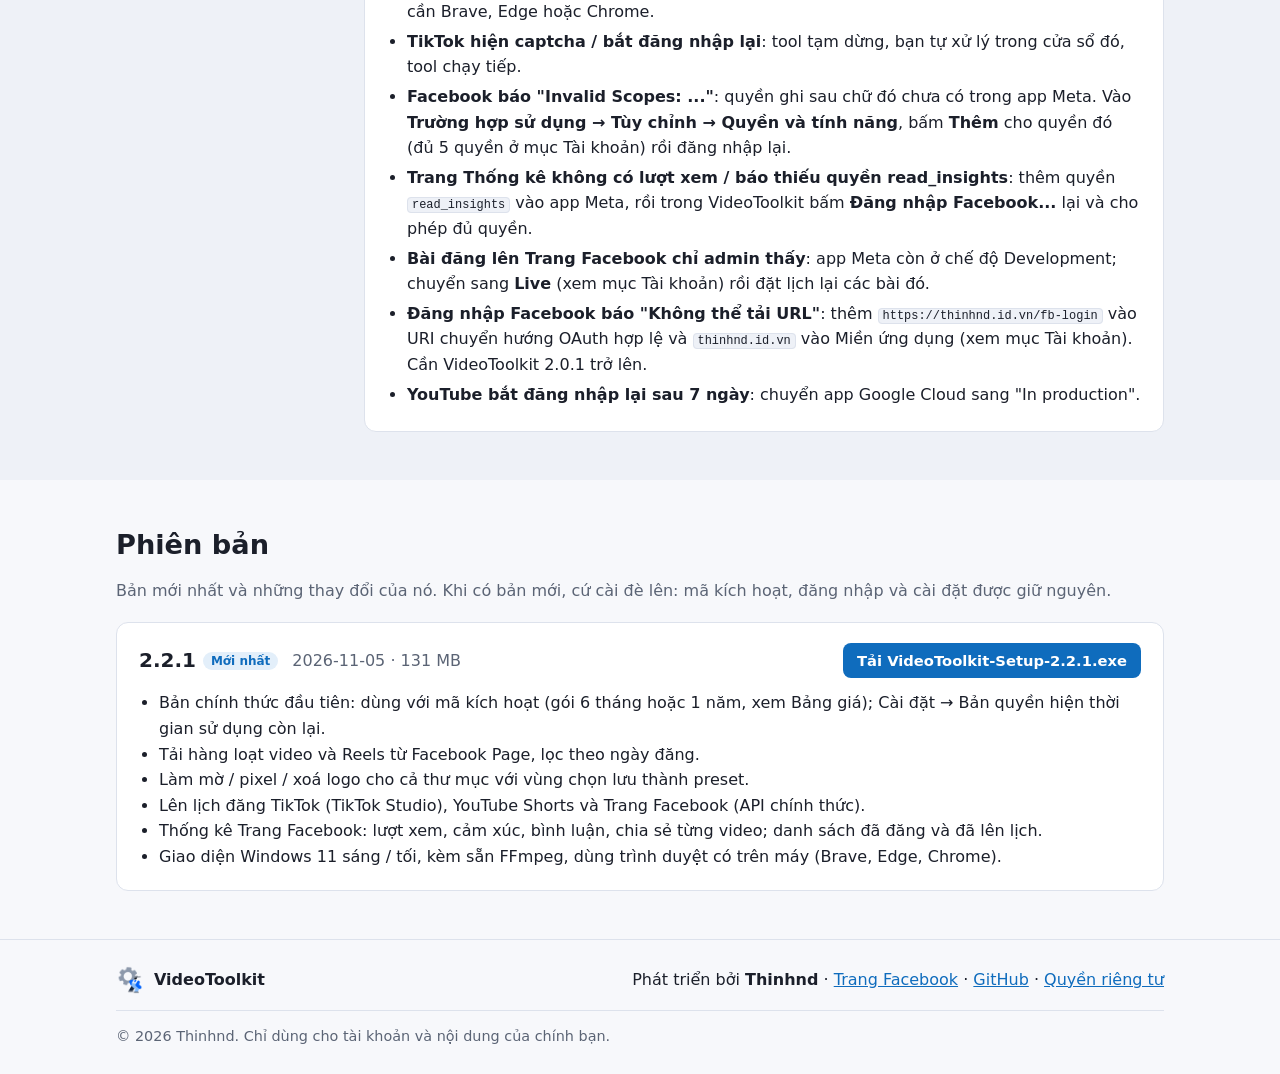
==== commit d61654d7: "Web: nền tảng hỗ trợ, sắp ra mắt, cam kết, giao diện sáng / tối" ====
--- a/index.html
+++ b/index.html
@@ -6,21 +6,25 @@
   <title>VideoToolkit</title>
   <meta name="description" content="VideoToolkit: tải video Facebook Page, làm mờ logo và lên lịch đăng TikTok, YouTube, Facebook trên Windows.">
   <link rel="icon" href="logo.png">
-  <link rel="stylesheet" href="style.css?v=9">
+  <script>try{var t=localStorage.getItem("vt-theme");if(t==="light"||t==="dark")document.documentElement.dataset.theme=t}catch(e){}</script>
+  <link rel="stylesheet" href="style.css?v=11">
 </head>
 <body>
   <header class="topbar">
     <div class="wrap topbar-inner">
       <a class="brand" href="#top"><img src="logo.png" alt="" width="36" height="36"><span>VideoToolkit</span></a>
-      <button class="menu-toggle" aria-label="Mở menu" aria-expanded="false">☰</button>
       <nav class="nav">
         <a href="#tinh-nang">Tính năng</a>
         <a href="#bang-gia">Bảng giá</a>
+        <a href="#cam-ket">Cam kết</a>
         <a href="#huong-dan">Hướng dẫn</a>
-        <a href="#phien-ban">Phiên bản</a>
         <a href="https://www.facebook.com/profile.php?id=61595970523754" target="_blank" rel="noopener">Liên hệ</a>
         <a class="btn btn-small" href="#tai-ve">Tải về</a>
       </nav>
+      <div class="topbar-tools">
+        <button class="theme-toggle" type="button" aria-label="Đổi giao diện sáng / tối" title="Đổi giao diện sáng / tối">☾</button>
+        <button class="menu-toggle" aria-label="Mở menu" aria-expanded="false">☰</button>
+      </div>
     </div>
   </header>
 
@@ -79,6 +83,14 @@
             <p>Lượt xem, cảm xúc, bình luận, chia sẻ từng video; danh sách đã đăng và đã lên lịch.</p>
           </article>
         </div>
+        <div class="platforms">
+          <span class="platforms-label">Nền tảng hỗ trợ:</span>
+          <span class="chip"><b>TikTok</b> lên lịch đăng</span>
+          <span class="chip"><b>YouTube Shorts</b> lên lịch đăng</span>
+          <span class="chip"><b>Trang Facebook</b> lên lịch Reels / video, thống kê</span>
+          <span class="chip"><b>Facebook Page</b> tải video, Reels</span>
+          <span class="chip"><b>Windows 10 / 11</b> 64-bit</span>
+        </div>
         <div class="facts">
           <div><b>Giao diện Windows 11</b><span>Sáng / tối theo Windows</span></div>
           <div><b>Dữ liệu ở máy bạn</b><span>Token mã hoá bằng Windows DPAPI</span></div>
@@ -88,7 +100,49 @@
       </div>
     </section>
 
-    <section id="bang-gia" class="section alt">
+    <section id="sap-ra-mat" class="section alt">
+      <div class="wrap">
+        <h2>Sắp ra mắt</h2>
+        <p class="muted">App đang tiếp tục được phát triển. Các tính năng dưới đây đang được lên kế hoạch; thứ tự làm trước sau tuỳ theo góp ý của người dùng.
+          Người đang dùng gói còn hạn được cập nhật miễn phí.</p>
+        <div class="features">
+          <article class="feature soon">
+            <span class="soon-badge">Dự kiến</span>
+            <h3>Lên lịch Instagram Reels</h3>
+            <p>Hẹn giờ đăng Reels lên Instagram Business qua API chính thức, dùng chung app Meta với Trang Facebook.</p>
+          </article>
+          <article class="feature soon">
+            <span class="soon-badge">Dự kiến</span>
+            <h3>Tải video từ TikTok và YouTube</h3>
+            <p>Tải hàng loạt video của một kênh TikTok hoặc YouTube, lọc theo ngày đăng, như với Facebook Page.</p>
+          </article>
+          <article class="feature soon">
+            <span class="soon-badge">Dự kiến</span>
+            <h3>Chèn logo của bạn</h3>
+            <p>Thêm logo / chữ ký của bạn vào cả thư mục video, chọn vị trí, cỡ và độ trong.</p>
+          </article>
+          <article class="feature soon">
+            <span class="soon-badge">Dự kiến</span>
+            <h3>Cắt khung và cắt đoạn</h3>
+            <p>Đổi video ngang sang khung dọc 9:16, cắt bỏ đoạn đầu / cuối cho cả thư mục.</p>
+          </article>
+          <article class="feature soon">
+            <span class="soon-badge">Dự kiến</span>
+            <h3>Thống kê kênh YouTube</h3>
+            <p>Lượt xem, thời gian xem, lượt thích, bình luận từng video Shorts, như trang Thống kê Facebook.</p>
+          </article>
+          <article class="feature soon">
+            <span class="soon-badge">Dự kiến</span>
+            <h3>Nhiều Trang / kênh cùng lúc</h3>
+            <p>Lên lịch cùng một thư mục cho nhiều Trang Facebook hoặc kênh YouTube trong một lần chạy.</p>
+          </article>
+        </div>
+        <p class="feedback">Bạn cần tính năng hay muốn sửa giao diện chỗ nào? <a href="https://www.facebook.com/profile.php?id=61595970523754" target="_blank" rel="noopener">Nhắn Trang Facebook VideoToolkit</a>,
+          mọi góp ý đều được ghi lại để phát triển sớm.</p>
+      </div>
+    </section>
+
+    <section id="bang-gia" class="section">
       <div class="wrap">
         <h2>Bảng giá</h2>
         <p class="muted">Đủ mọi tính năng ở cả hai gói, chỉ khác thời hạn. Mỗi mã kích hoạt dùng cho một máy tính.</p>
@@ -117,6 +171,37 @@
             <a class="btn" href="#cach-mua">Mua gói 1 năm</a>
           </article>
         </div>
+      </div>
+    </section>
+
+    <section id="cam-ket" class="section alt">
+      <div class="wrap">
+        <h2>Cam kết</h2>
+        <p class="muted">Mua xong vẫn được hỗ trợ đến khi dùng được, và có chính sách hoàn tiền rõ ràng.</p>
+        <div class="features promises">
+          <article class="feature">
+            <div class="feature-icon">✓</div>
+            <h3>Hỗ trợ cài đặt và sử dụng</h3>
+            <p>Miễn phí trong suốt thời hạn sử dụng: cài đặt, tạo app Meta / Google, kích hoạt, cách dùng. Hỗ trợ qua Trang Facebook, điều khiển máy từ xa khi cần.</p>
+          </article>
+          <article class="feature">
+            <div class="feature-icon">⚙</div>
+            <h3>Bảo hành lỗi</h3>
+            <p>Lỗi của app được sửa miễn phí và cập nhật bản mới. Nếu lỗi khiến bạn không dùng được và không khắc phục được: <b>hoàn 100% tiền</b>.</p>
+          </article>
+          <article class="feature">
+            <div class="feature-icon">↺</div>
+            <h3>Đổi ý trong 15 ngày</h3>
+            <p>Không muốn dùng nữa trong <b>15 ngày đầu</b> kể từ ngày kích hoạt: <b>hoàn 50%</b> số tiền đã trả.</p>
+          </article>
+          <article class="feature">
+            <div class="feature-icon">✎</div>
+            <h3>Góp ý được lắng nghe</h3>
+            <p>Cần thêm tính năng hay sửa giao diện: nhắn Trang Facebook. App đang trong giai đoạn mở rộng, góp ý của bạn được ưu tiên phát triển.</p>
+          </article>
+        </div>
+        <p class="note">Thay đổi từ phía TikTok, Facebook hay YouTube (đổi giao diện, giới hạn đăng bài, khoá tài khoản) không phải lỗi của app;
+          app sẽ được cập nhật để chạy lại sớm nhất có thể. Liên hệ hoàn tiền: <a href="https://www.facebook.com/profile.php?id=61595970523754" target="_blank" rel="noopener">Trang Facebook VideoToolkit</a>.</p>
       </div>
     </section>
 
@@ -272,7 +357,7 @@
     </div>
   </footer>
 
-  <script src="versions.js?v=9"></script>
-  <script src="app.js?v=9"></script>
+  <script src="versions.js?v=11"></script>
+  <script src="app.js?v=11"></script>
 </body>
 </html>
--- a/style.css
+++ b/style.css
@@ -9,9 +9,11 @@
   --accent-text: #ffffff;
   --accent-soft: #e3effa;
   --note: #fff6dd;
-}
+  color-scheme: light;
+}
+/* Dark: follows Windows / the phone, unless the header switch chose a theme (html[data-theme], app.js) */
 @media (prefers-color-scheme: dark) {
-  :root {
+  :root:not([data-theme="light"]) {
     --bg: #15171c;
     --bg-alt: #1b1e25;
     --card: #20242c;
@@ -22,8 +24,30 @@
     --accent-text: #0b1420;
     --accent-soft: #1d3247;
     --note: #3a3320;
+    color-scheme: dark;
   }
 }
+:root[data-theme="dark"] {
+  --bg: #15171c;
+  --bg-alt: #1b1e25;
+  --card: #20242c;
+  --text: #e8ebf1;
+  --muted: #a0a8b8;
+  --line: #2f3440;
+  --accent: #4ca3f0;
+  --accent-text: #0b1420;
+  --accent-soft: #1d3247;
+  --note: #3a3320;
+  color-scheme: dark;
+}
+
+/* light / dark switch in the header */
+.theme-toggle {
+  display: grid; place-items: center; width: 36px; height: 36px; padding: 0; cursor: pointer;
+  background: none; border: 1px solid var(--line); border-radius: 8px; color: var(--text); font-size: 1.05rem;
+}
+.theme-toggle:hover { border-color: var(--accent); color: var(--accent); }
+.topbar-tools { display: flex; align-items: center; gap: 10px; }
 
 * { box-sizing: border-box; }
 html { scroll-behavior: smooth; scroll-padding-top: 72px; }
@@ -53,6 +77,7 @@
 .nav { display: flex; align-items: center; gap: 22px; }
 .nav a { color: var(--text); text-decoration: none; }
 .nav a:hover { color: var(--accent); }
+.nav { margin-left: auto; margin-right: 18px; }
 .menu-toggle { display: none; background: none; border: 1px solid var(--line); border-radius: 8px; color: var(--text); font-size: 1.2rem; padding: 2px 10px; }
 
 .btn {
@@ -95,6 +120,22 @@
   width: 40px; height: 40px; border-radius: 10px; display: grid; place-items: center;
   background: var(--accent-soft); color: var(--accent); font-weight: 700; font-size: 1.45rem;
 }
+
+/* supported platforms */
+.platforms { display: flex; flex-wrap: wrap; align-items: center; gap: 8px; margin-top: 18px; }
+.platforms-label { color: var(--muted); font-size: .92rem; margin-right: 4px; }
+.chip { background: var(--card); border: 1px solid var(--line); border-radius: 999px; padding: 4px 12px; font-size: .9rem; color: var(--muted); }
+.chip b { color: var(--text); font-weight: 600; margin-right: 4px; }
+
+/* coming soon, commitments */
+.feature.soon { position: relative; border-style: dashed; }
+.soon-badge {
+  display: inline-block; font-size: .75rem; font-weight: 600; padding: 2px 10px; border-radius: 999px;
+  background: var(--accent-soft); color: var(--accent);
+}
+.feature.soon h3 { margin-top: 8px; }
+.promises { grid-template-columns: repeat(4, 1fr); }
+.feedback { margin: 18px 0 0; }
 
 /* pricing */
 .plans { display: grid; grid-template-columns: repeat(2, minmax(0, 340px)); gap: 20px; margin-top: 22px; justify-content: center; }
@@ -158,7 +199,7 @@
 /* phones and small windows */
 @media (max-width: 820px) {
   .hero-inner, .cards, .guide { grid-template-columns: 1fr; }
-  .features { grid-template-columns: 1fr 1fr; }
+  .features, .promises { grid-template-columns: 1fr 1fr; }
   .plans { grid-template-columns: minmax(0, 1fr); }
   .facts { grid-template-columns: 1fr 1fr; }
   .hero-logo { max-width: 200px; grid-row: 1; }
@@ -181,7 +222,7 @@
   .hero { padding: 32px 0 24px; }
 }
 @media (max-width: 520px) {
-  .features { grid-template-columns: 1fr; }
+  .features, .promises { grid-template-columns: 1fr; }
 }
 
 @media (max-width: 480px) {
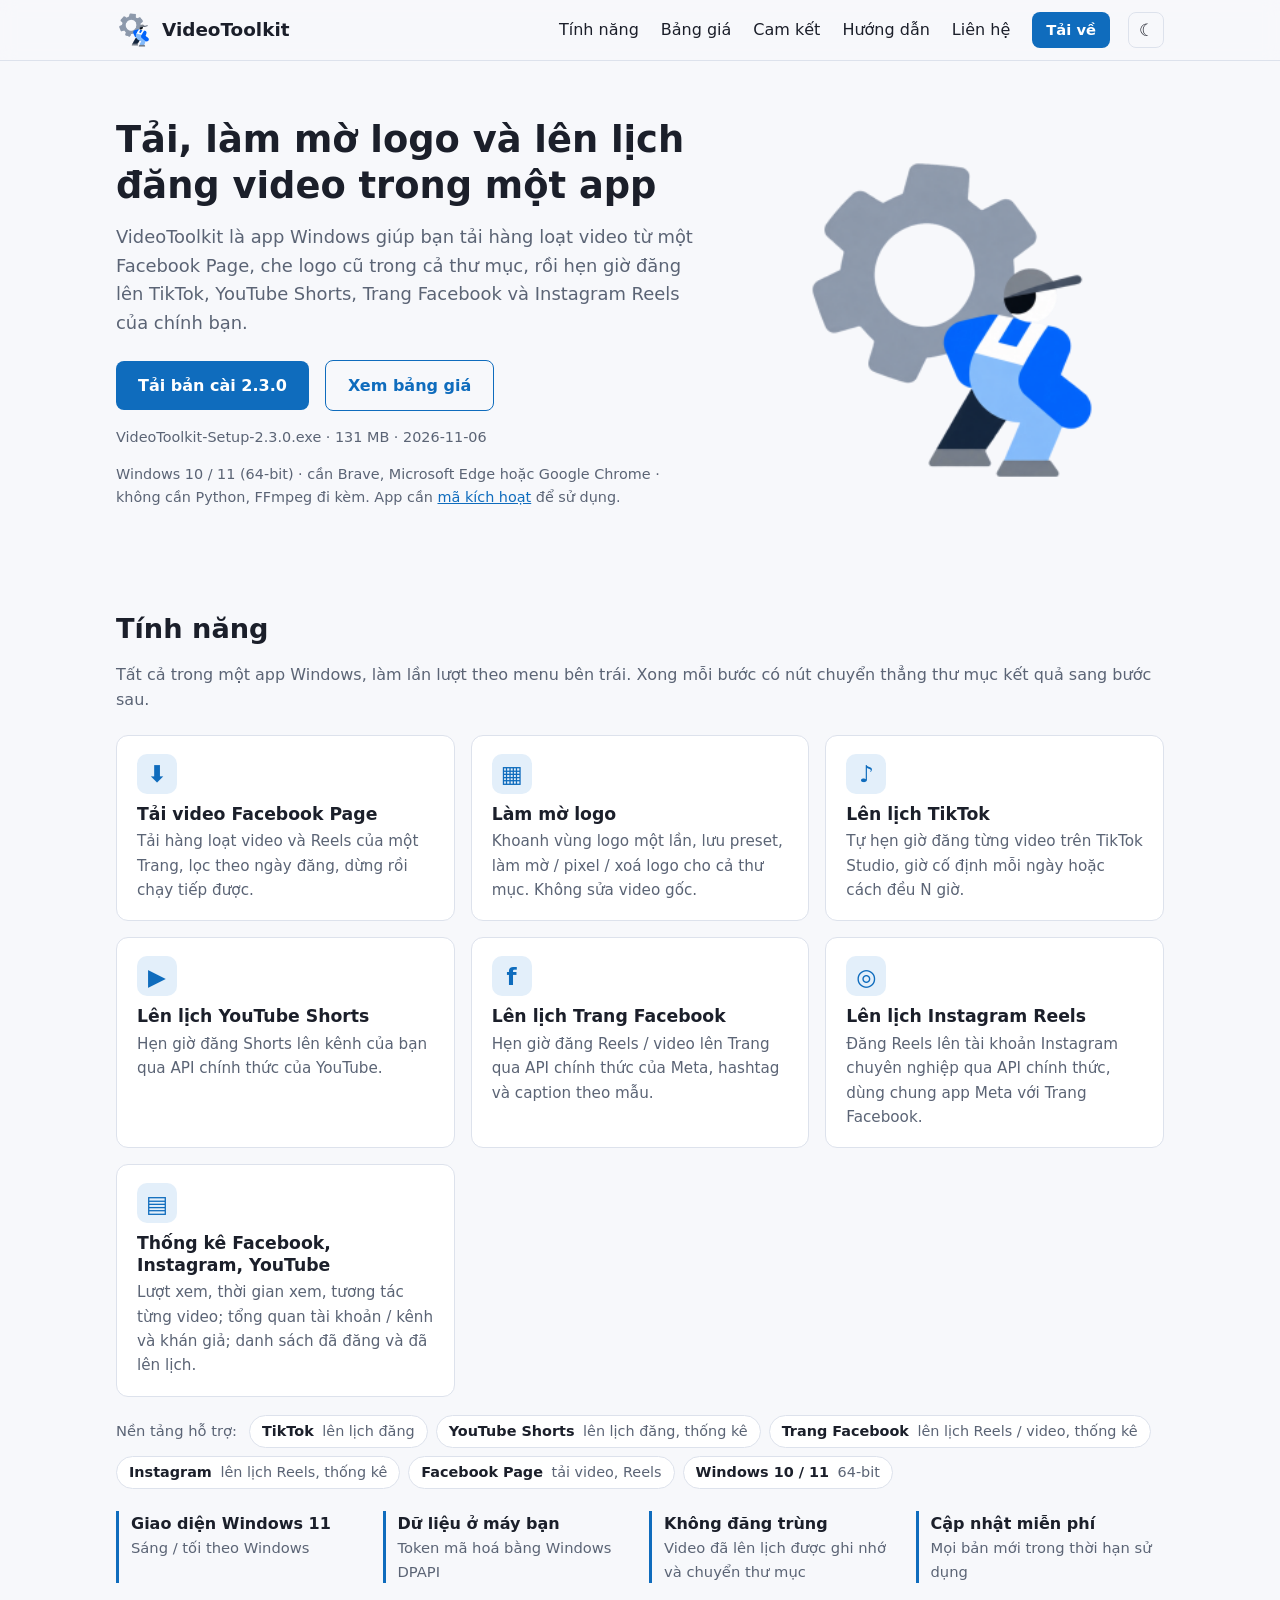
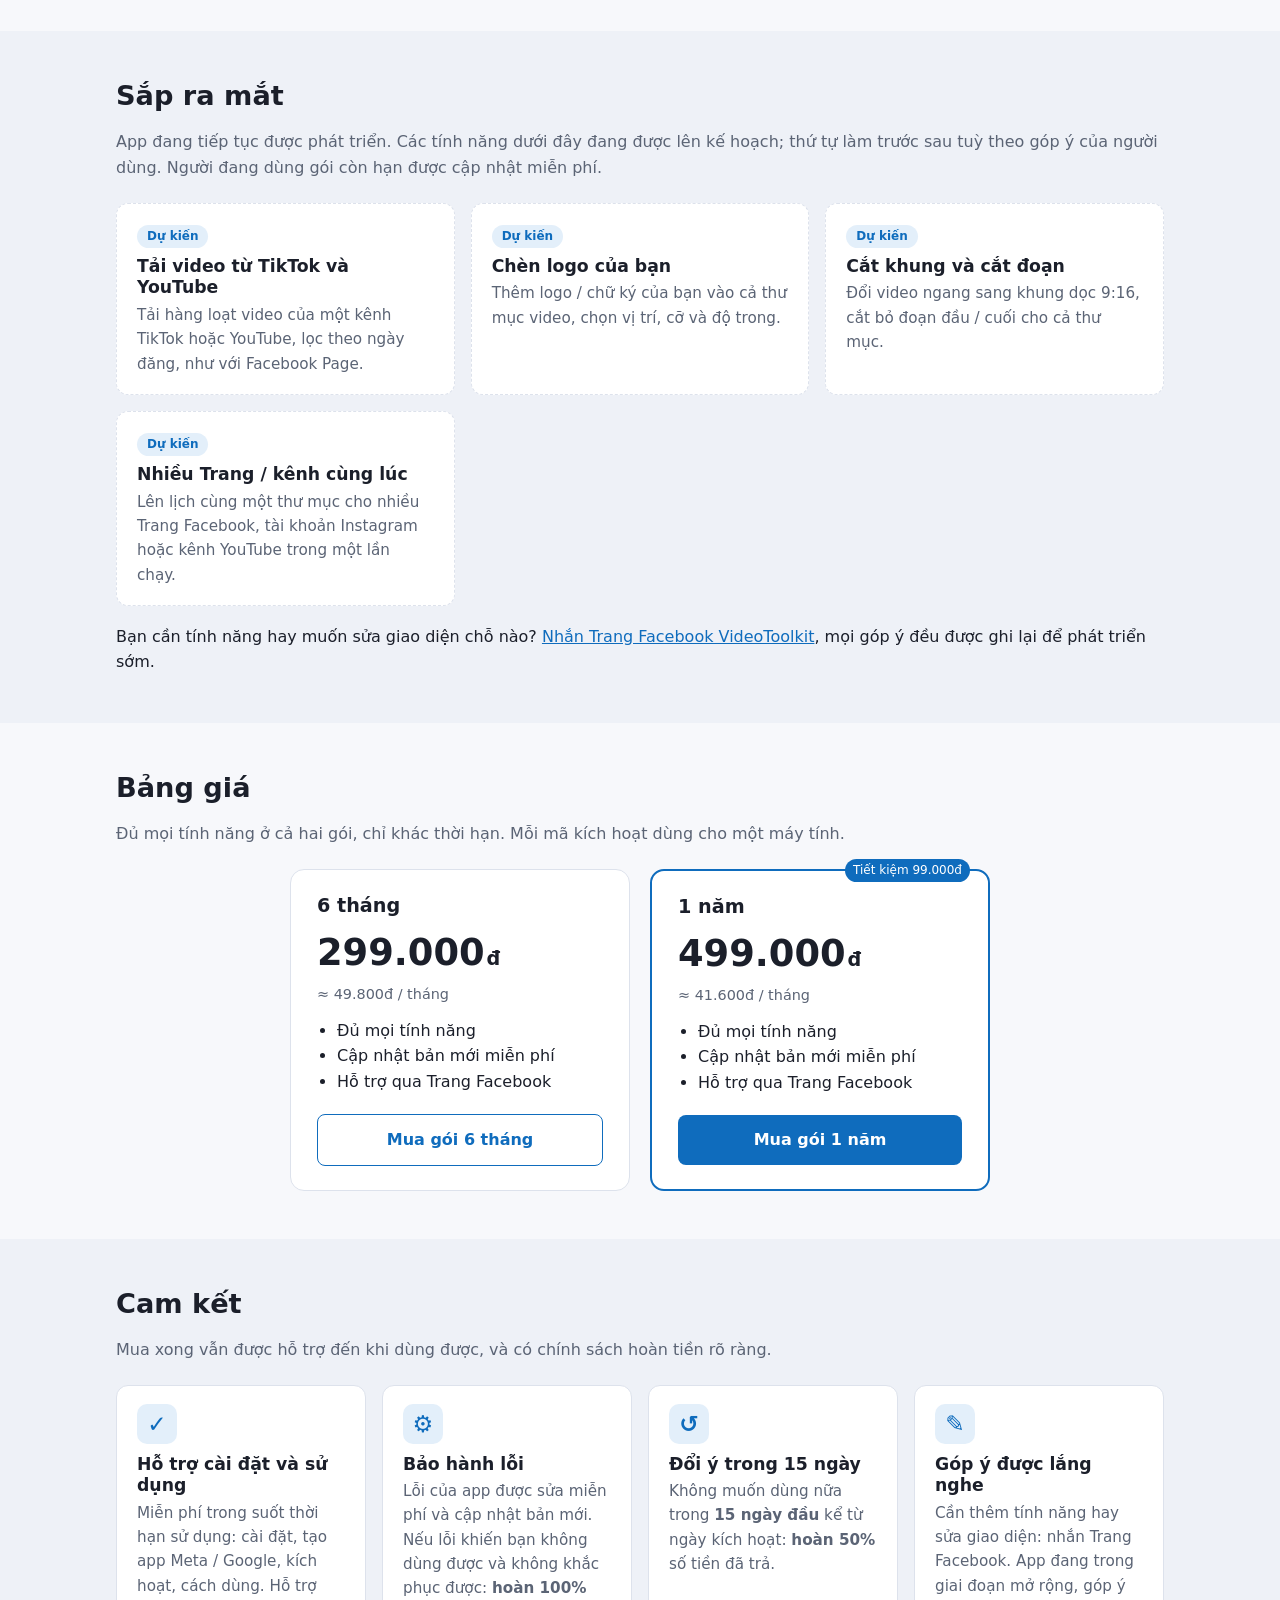
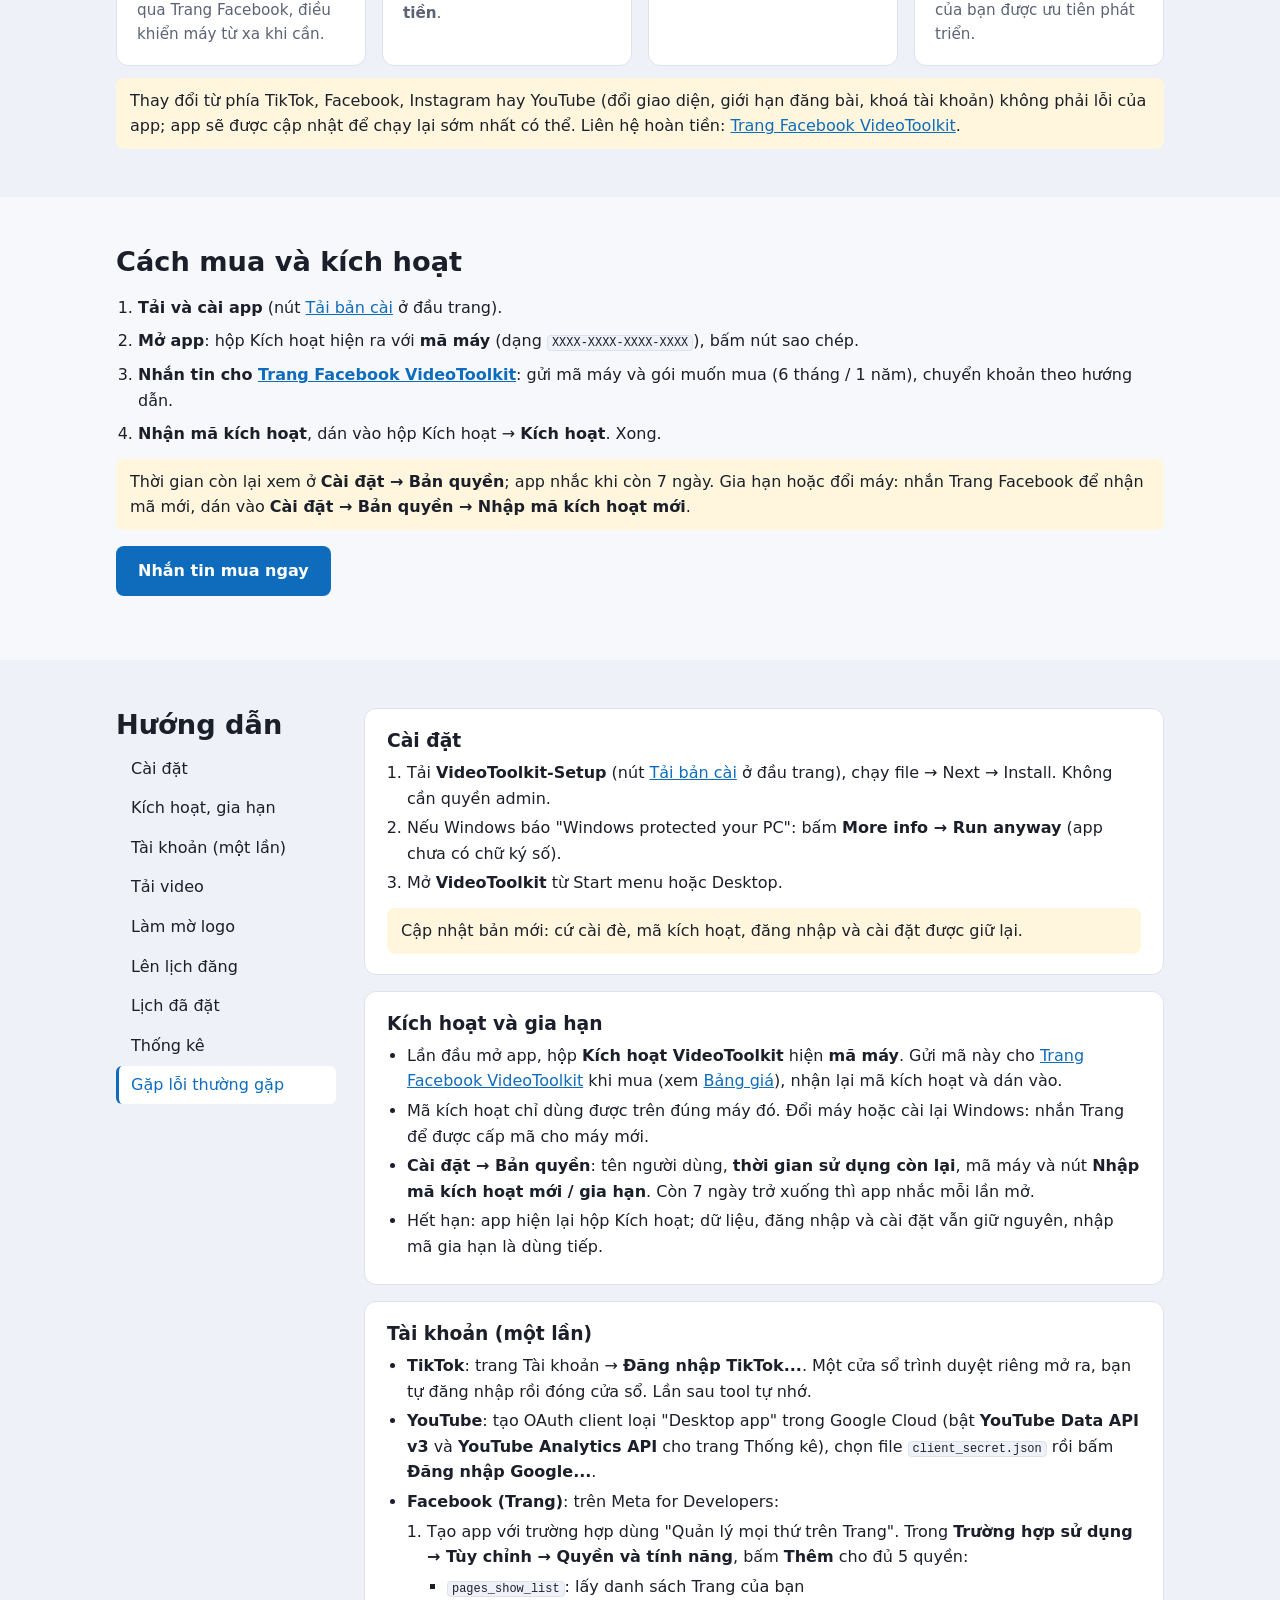
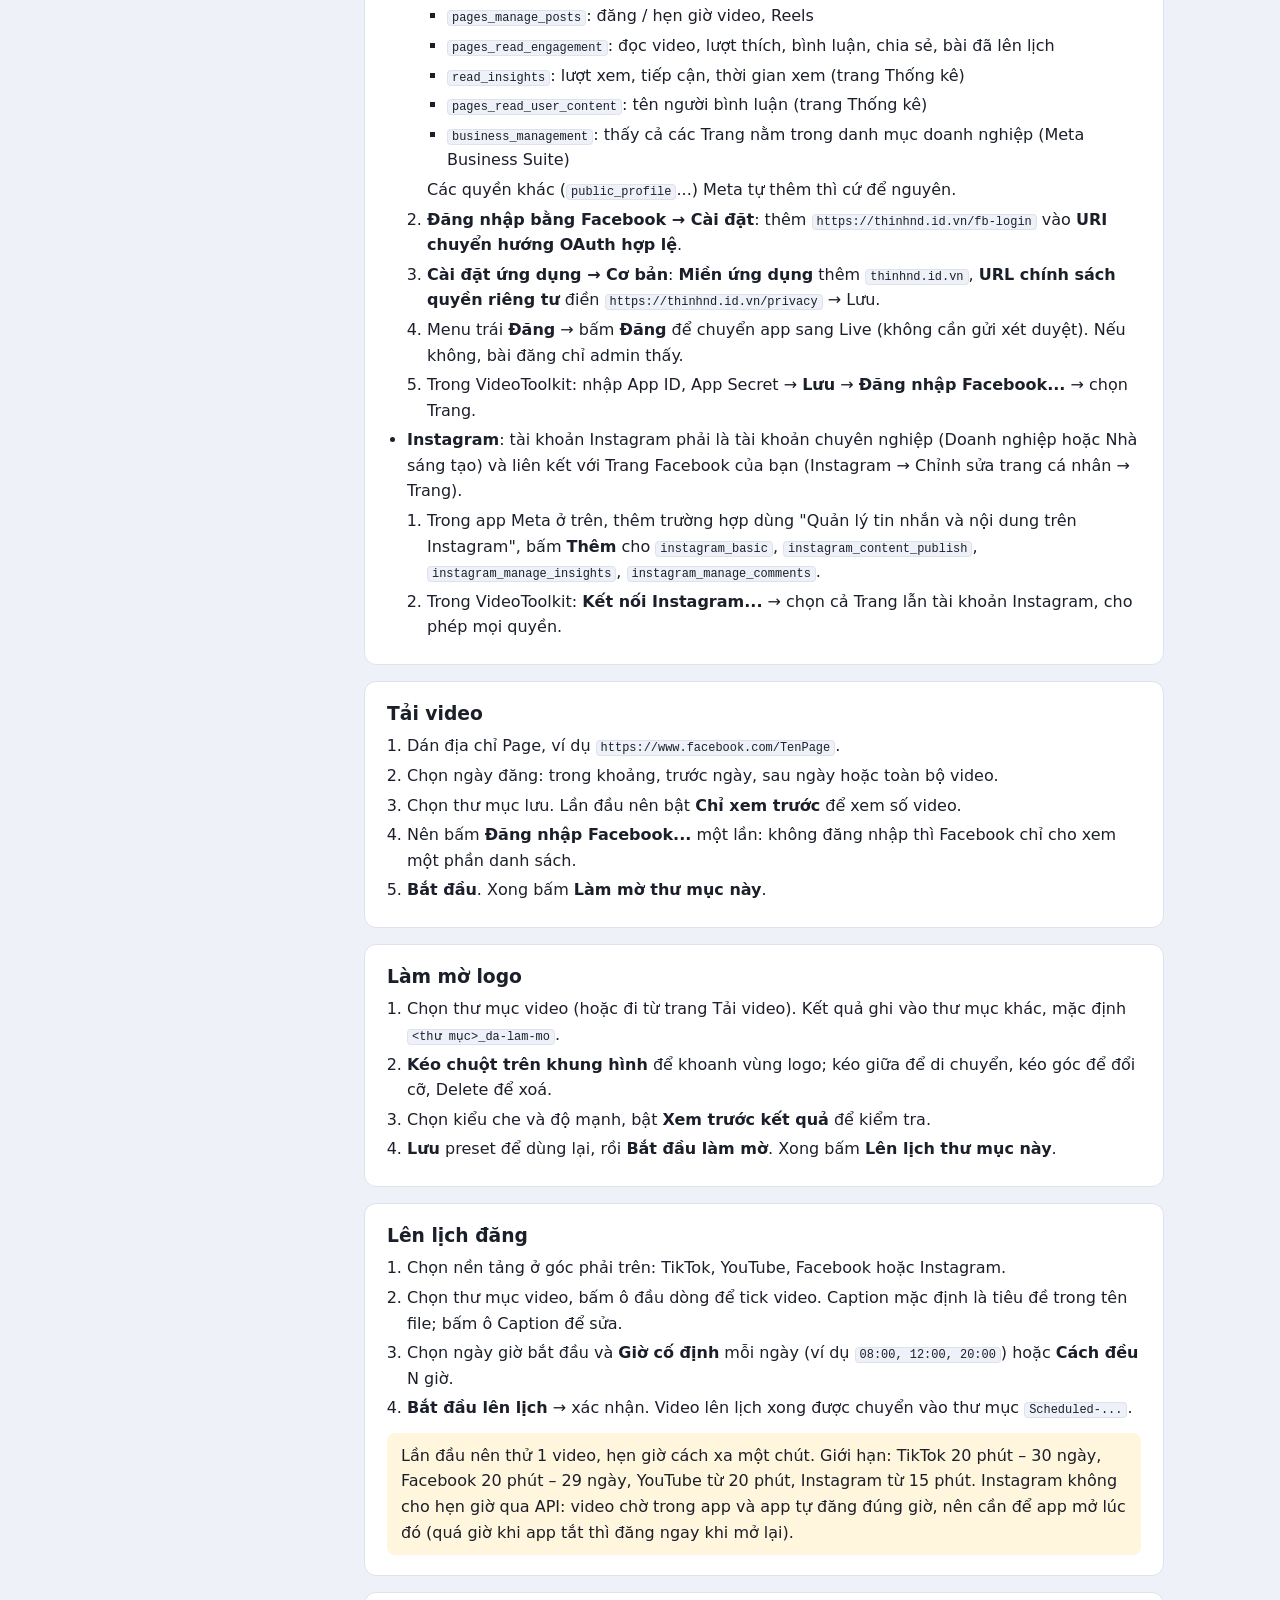
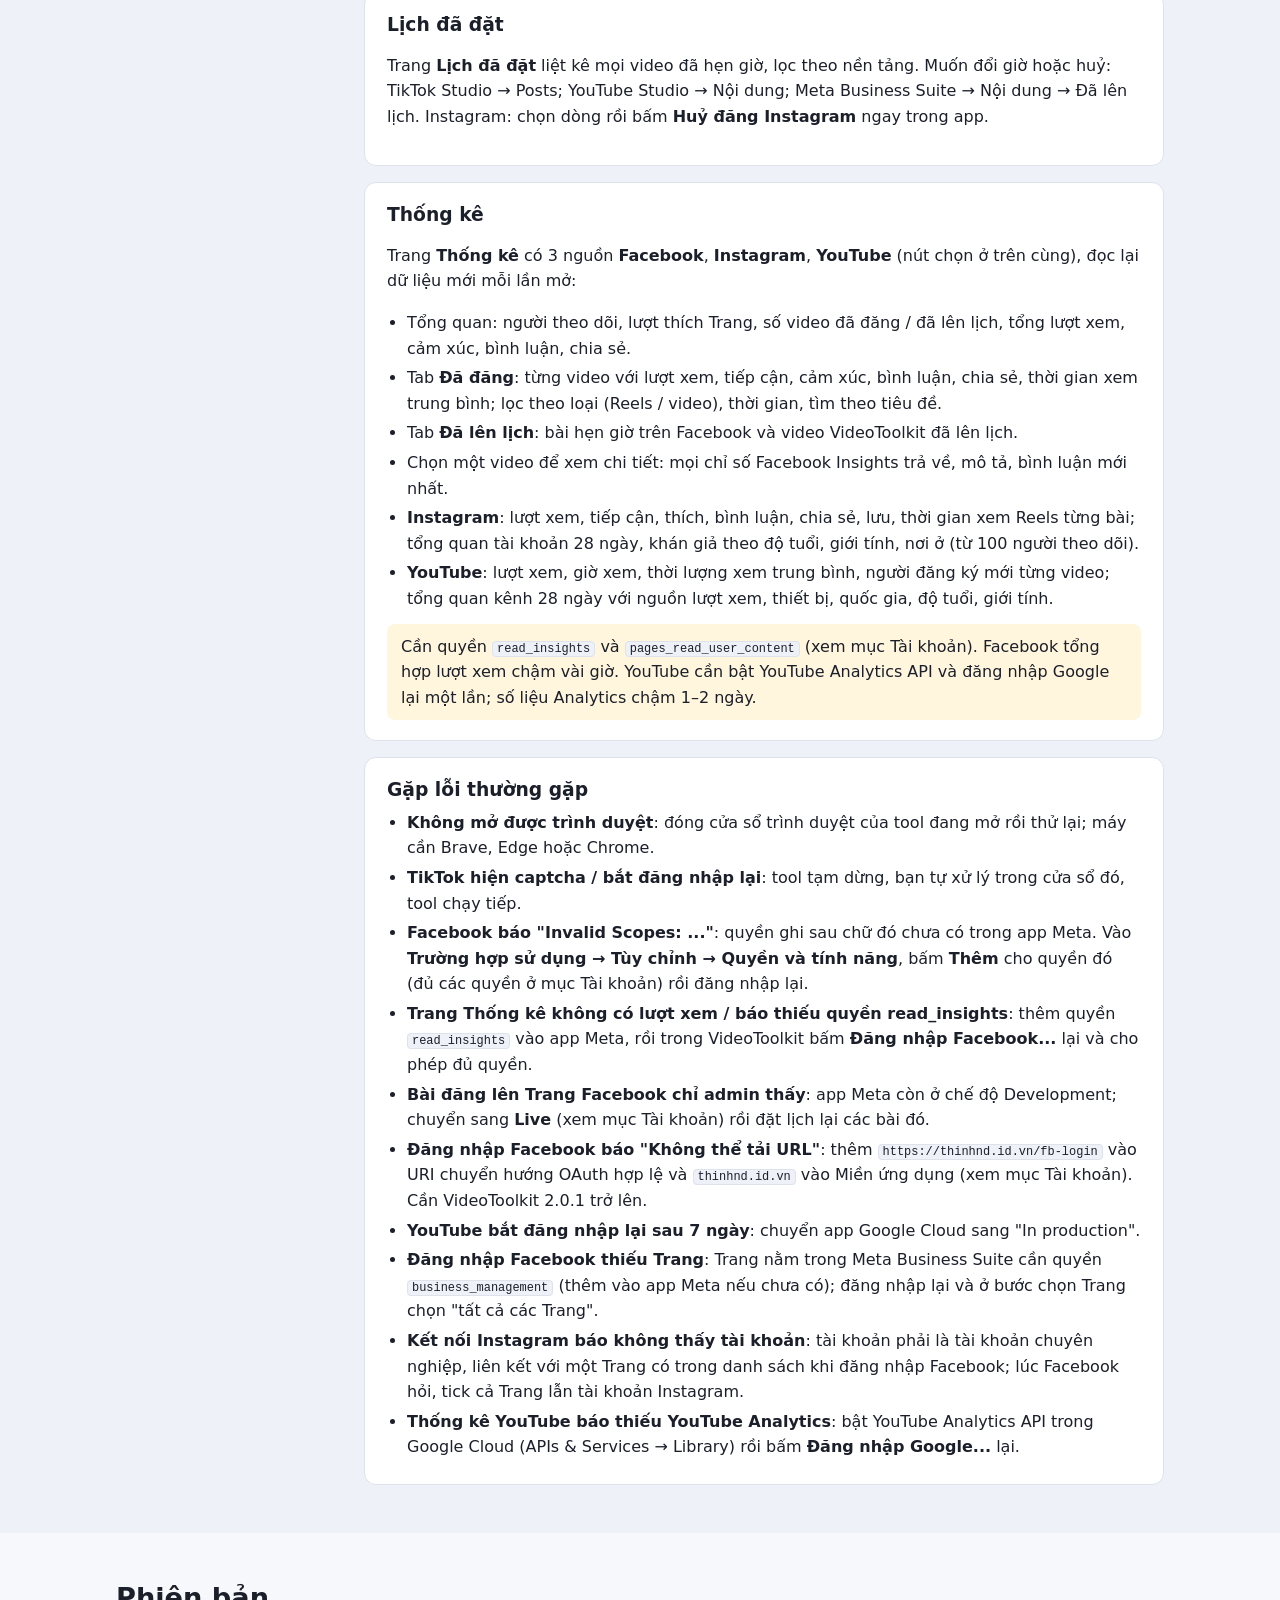
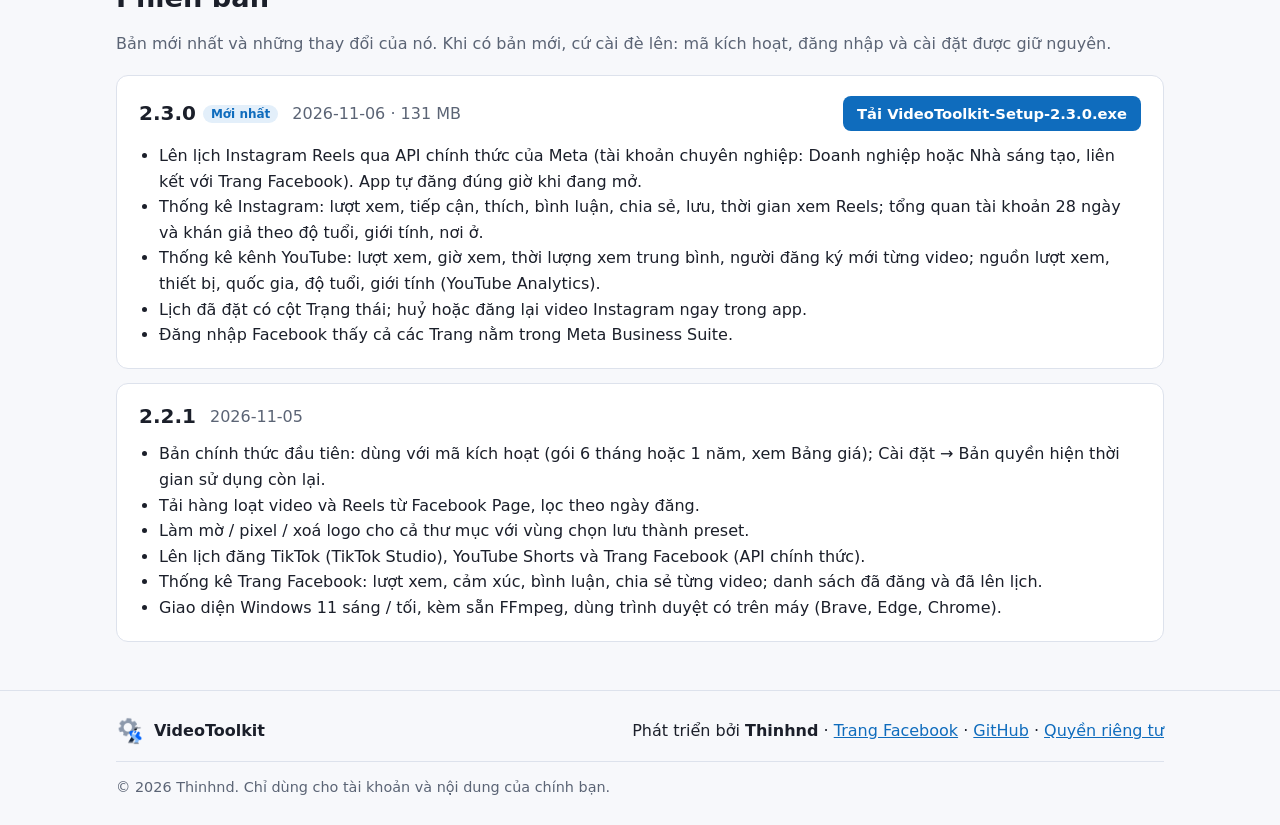
==== commit e4d36f30: "VideoToolkit 2.3.0: Instagram Reels, Instagram and YouTube statistics" ====
--- a/index.html
+++ b/index.html
@@ -4,10 +4,10 @@
   <meta charset="utf-8">
   <meta name="viewport" content="width=device-width, initial-scale=1">
   <title>VideoToolkit</title>
-  <meta name="description" content="VideoToolkit: tải video Facebook Page, làm mờ logo và lên lịch đăng TikTok, YouTube, Facebook trên Windows.">
+  <meta name="description" content="VideoToolkit: tải video Facebook Page, làm mờ logo và lên lịch đăng TikTok, YouTube, Facebook, Instagram trên Windows.">
   <link rel="icon" href="logo.png">
   <script>try{var t=localStorage.getItem("vt-theme");if(t==="light"||t==="dark")document.documentElement.dataset.theme=t}catch(e){}</script>
-  <link rel="stylesheet" href="style.css?v=11">
+  <link rel="stylesheet" href="style.css?v=12">
 </head>
 <body>
   <header class="topbar">
@@ -34,7 +34,7 @@
         <div>
           <h1>Tải, làm mờ logo và lên lịch đăng video trong một app</h1>
           <p class="lead">VideoToolkit là app Windows giúp bạn tải hàng loạt video từ một Facebook Page, che logo cũ
-            trong cả thư mục, rồi hẹn giờ đăng lên TikTok, YouTube Shorts và Trang Facebook của chính bạn.</p>
+            trong cả thư mục, rồi hẹn giờ đăng lên TikTok, YouTube Shorts, Trang Facebook và Instagram Reels của chính bạn.</p>
           <div class="hero-actions" id="tai-ve">
             <a class="btn" id="download-btn" href="#phien-ban">Tải bản cài</a>
             <a class="btn btn-ghost" href="#bang-gia">Xem bảng giá</a>
@@ -78,16 +78,22 @@
             <p>Hẹn giờ đăng Reels / video lên Trang qua API chính thức của Meta, hashtag và caption theo mẫu.</p>
           </article>
           <article class="feature">
+            <div class="feature-icon">◎</div>
+            <h3>Lên lịch Instagram Reels</h3>
+            <p>Đăng Reels lên tài khoản Instagram chuyên nghiệp qua API chính thức, dùng chung app Meta với Trang Facebook.</p>
+          </article>
+          <article class="feature">
             <div class="feature-icon">▤</div>
-            <h3>Thống kê Trang Facebook</h3>
-            <p>Lượt xem, cảm xúc, bình luận, chia sẻ từng video; danh sách đã đăng và đã lên lịch.</p>
+            <h3>Thống kê Facebook, Instagram, YouTube</h3>
+            <p>Lượt xem, thời gian xem, tương tác từng video; tổng quan tài khoản / kênh và khán giả; danh sách đã đăng và đã lên lịch.</p>
           </article>
         </div>
         <div class="platforms">
           <span class="platforms-label">Nền tảng hỗ trợ:</span>
           <span class="chip"><b>TikTok</b> lên lịch đăng</span>
-          <span class="chip"><b>YouTube Shorts</b> lên lịch đăng</span>
+          <span class="chip"><b>YouTube Shorts</b> lên lịch đăng, thống kê</span>
           <span class="chip"><b>Trang Facebook</b> lên lịch Reels / video, thống kê</span>
+          <span class="chip"><b>Instagram</b> lên lịch Reels, thống kê</span>
           <span class="chip"><b>Facebook Page</b> tải video, Reels</span>
           <span class="chip"><b>Windows 10 / 11</b> 64-bit</span>
         </div>
@@ -108,11 +114,6 @@
         <div class="features">
           <article class="feature soon">
             <span class="soon-badge">Dự kiến</span>
-            <h3>Lên lịch Instagram Reels</h3>
-            <p>Hẹn giờ đăng Reels lên Instagram Business qua API chính thức, dùng chung app Meta với Trang Facebook.</p>
-          </article>
-          <article class="feature soon">
-            <span class="soon-badge">Dự kiến</span>
             <h3>Tải video từ TikTok và YouTube</h3>
             <p>Tải hàng loạt video của một kênh TikTok hoặc YouTube, lọc theo ngày đăng, như với Facebook Page.</p>
           </article>
@@ -128,13 +129,8 @@
           </article>
           <article class="feature soon">
             <span class="soon-badge">Dự kiến</span>
-            <h3>Thống kê kênh YouTube</h3>
-            <p>Lượt xem, thời gian xem, lượt thích, bình luận từng video Shorts, như trang Thống kê Facebook.</p>
-          </article>
-          <article class="feature soon">
-            <span class="soon-badge">Dự kiến</span>
             <h3>Nhiều Trang / kênh cùng lúc</h3>
-            <p>Lên lịch cùng một thư mục cho nhiều Trang Facebook hoặc kênh YouTube trong một lần chạy.</p>
+            <p>Lên lịch cùng một thư mục cho nhiều Trang Facebook, tài khoản Instagram hoặc kênh YouTube trong một lần chạy.</p>
           </article>
         </div>
         <p class="feedback">Bạn cần tính năng hay muốn sửa giao diện chỗ nào? <a href="https://www.facebook.com/profile.php?id=61595970523754" target="_blank" rel="noopener">Nhắn Trang Facebook VideoToolkit</a>,
@@ -200,7 +196,7 @@
             <p>Cần thêm tính năng hay sửa giao diện: nhắn Trang Facebook. App đang trong giai đoạn mở rộng, góp ý của bạn được ưu tiên phát triển.</p>
           </article>
         </div>
-        <p class="note">Thay đổi từ phía TikTok, Facebook hay YouTube (đổi giao diện, giới hạn đăng bài, khoá tài khoản) không phải lỗi của app;
+        <p class="note">Thay đổi từ phía TikTok, Facebook, Instagram hay YouTube (đổi giao diện, giới hạn đăng bài, khoá tài khoản) không phải lỗi của app;
           app sẽ được cập nhật để chạy lại sớm nhất có thể. Liên hệ hoàn tiền: <a href="https://www.facebook.com/profile.php?id=61595970523754" target="_blank" rel="noopener">Trang Facebook VideoToolkit</a>.</p>
       </div>
     </section>
@@ -259,7 +255,7 @@
             <h3>Tài khoản (một lần)</h3>
             <ul>
               <li><b>TikTok</b>: trang Tài khoản → <b>Đăng nhập TikTok...</b>. Một cửa sổ trình duyệt riêng mở ra, bạn tự đăng nhập rồi đóng cửa sổ. Lần sau tool tự nhớ.</li>
-              <li><b>YouTube</b>: tạo OAuth client loại "Desktop app" trong Google Cloud (bật YouTube Data API v3), chọn file <code>client_secret.json</code> rồi bấm <b>Đăng nhập Google...</b>.</li>
+              <li><b>YouTube</b>: tạo OAuth client loại "Desktop app" trong Google Cloud (bật <b>YouTube Data API v3</b> và <b>YouTube Analytics API</b> cho trang Thống kê), chọn file <code>client_secret.json</code> rồi bấm <b>Đăng nhập Google...</b>.</li>
               <li><b>Facebook (Trang)</b>: trên Meta for Developers:
                 <ol>
                   <li>Tạo app với trường hợp dùng "Quản lý mọi thứ trên Trang". Trong <b>Trường hợp sử dụng → Tùy chỉnh → Quyền và tính năng</b>, bấm <b>Thêm</b> cho đủ 5 quyền:
@@ -269,12 +265,19 @@
                       <li><code>pages_read_engagement</code>: đọc video, lượt thích, bình luận, chia sẻ, bài đã lên lịch</li>
                       <li><code>read_insights</code>: lượt xem, tiếp cận, thời gian xem (trang Thống kê)</li>
                       <li><code>pages_read_user_content</code>: tên người bình luận (trang Thống kê)</li>
+                      <li><code>business_management</code>: thấy cả các Trang nằm trong danh mục doanh nghiệp (Meta Business Suite)</li>
                     </ul>
-                    Các quyền khác (<code>public_profile</code>, <code>business_management</code>...) Meta tự thêm thì cứ để nguyên.</li>
+                    Các quyền khác (<code>public_profile</code>...) Meta tự thêm thì cứ để nguyên.</li>
                   <li><b>Đăng nhập bằng Facebook → Cài đặt</b>: thêm <code>https://thinhnd.id.vn/fb-login</code> vào <b>URI chuyển hướng OAuth hợp lệ</b>.</li>
                   <li><b>Cài đặt ứng dụng → Cơ bản</b>: <b>Miền ứng dụng</b> thêm <code>thinhnd.id.vn</code>, <b>URL chính sách quyền riêng tư</b> điền <code>https://thinhnd.id.vn/privacy</code> → Lưu.</li>
                   <li>Menu trái <b>Đăng</b> → bấm <b>Đăng</b> để chuyển app sang Live (không cần gửi xét duyệt). Nếu không, bài đăng chỉ admin thấy.</li>
                   <li>Trong VideoToolkit: nhập App ID, App Secret → <b>Lưu</b> → <b>Đăng nhập Facebook...</b> → chọn Trang.</li>
+                </ol>
+              </li>
+              <li><b>Instagram</b>: tài khoản Instagram phải là tài khoản chuyên nghiệp (Doanh nghiệp hoặc Nhà sáng tạo) và liên kết với Trang Facebook của bạn (Instagram → Chỉnh sửa trang cá nhân → Trang).
+                <ol>
+                  <li>Trong app Meta ở trên, thêm trường hợp dùng "Quản lý tin nhắn và nội dung trên Instagram", bấm <b>Thêm</b> cho <code>instagram_basic</code>, <code>instagram_content_publish</code>, <code>instagram_manage_insights</code>, <code>instagram_manage_comments</code>.</li>
+                  <li>Trong VideoToolkit: <b>Kết nối Instagram...</b> → chọn cả Trang lẫn tài khoản Instagram, cho phép mọi quyền.</li>
                 </ol>
               </li>
             </ul>
@@ -301,39 +304,45 @@
           <article id="hd-len-lich">
             <h3>Lên lịch đăng</h3>
             <ol>
-              <li>Chọn nền tảng ở góc phải trên: TikTok, YouTube hoặc Facebook.</li>
+              <li>Chọn nền tảng ở góc phải trên: TikTok, YouTube, Facebook hoặc Instagram.</li>
               <li>Chọn thư mục video, bấm ô đầu dòng để tick video. Caption mặc định là tiêu đề trong tên file; bấm ô Caption để sửa.</li>
               <li>Chọn ngày giờ bắt đầu và <b>Giờ cố định</b> mỗi ngày (ví dụ <code>08:00, 12:00, 20:00</code>) hoặc <b>Cách đều</b> N giờ.</li>
               <li><b>Bắt đầu lên lịch</b> → xác nhận. Video lên lịch xong được chuyển vào thư mục <code>Scheduled-...</code>.</li>
             </ol>
-            <p class="note">Lần đầu nên thử 1 video, hẹn giờ cách xa một chút. Giới hạn: TikTok 20 phút – 30 ngày, Facebook 20 phút – 29 ngày, YouTube từ 20 phút.</p>
+            <p class="note">Lần đầu nên thử 1 video, hẹn giờ cách xa một chút. Giới hạn: TikTok 20 phút – 30 ngày, Facebook 20 phút – 29 ngày, YouTube từ 20 phút, Instagram từ 15 phút.
+              Instagram không cho hẹn giờ qua API: video chờ trong app và app tự đăng đúng giờ, nên cần để app mở lúc đó (quá giờ khi app tắt thì đăng ngay khi mở lại).</p>
           </article>
           <article id="hd-lich-da-dat">
             <h3>Lịch đã đặt</h3>
             <p>Trang <b>Lịch đã đặt</b> liệt kê mọi video đã hẹn giờ, lọc theo nền tảng. Muốn đổi giờ hoặc huỷ:
-              TikTok Studio → Posts; YouTube Studio → Nội dung; Meta Business Suite → Nội dung → Đã lên lịch.</p>
+              TikTok Studio → Posts; YouTube Studio → Nội dung; Meta Business Suite → Nội dung → Đã lên lịch. Instagram: chọn dòng rồi bấm <b>Huỷ đăng Instagram</b> ngay trong app.</p>
           </article>
           <article id="hd-thong-ke">
-            <h3>Thống kê Trang Facebook</h3>
-            <p>Trang <b>Thống kê</b> đọc lại dữ liệu mới từ Facebook mỗi lần mở:</p>
+            <h3>Thống kê</h3>
+            <p>Trang <b>Thống kê</b> có 3 nguồn <b>Facebook</b>, <b>Instagram</b>, <b>YouTube</b> (nút chọn ở trên cùng), đọc lại dữ liệu mới mỗi lần mở:</p>
             <ul>
               <li>Tổng quan: người theo dõi, lượt thích Trang, số video đã đăng / đã lên lịch, tổng lượt xem, cảm xúc, bình luận, chia sẻ.</li>
               <li>Tab <b>Đã đăng</b>: từng video với lượt xem, tiếp cận, cảm xúc, bình luận, chia sẻ, thời gian xem trung bình; lọc theo loại (Reels / video), thời gian, tìm theo tiêu đề.</li>
               <li>Tab <b>Đã lên lịch</b>: bài hẹn giờ trên Facebook và video VideoToolkit đã lên lịch.</li>
               <li>Chọn một video để xem chi tiết: mọi chỉ số Facebook Insights trả về, mô tả, bình luận mới nhất.</li>
-            </ul>
-            <p class="note">Cần quyền <code>read_insights</code> và <code>pages_read_user_content</code> (xem mục Tài khoản). Facebook tổng hợp lượt xem chậm vài giờ.</p>
+              <li><b>Instagram</b>: lượt xem, tiếp cận, thích, bình luận, chia sẻ, lưu, thời gian xem Reels từng bài; tổng quan tài khoản 28 ngày, khán giả theo độ tuổi, giới tính, nơi ở (từ 100 người theo dõi).</li>
+              <li><b>YouTube</b>: lượt xem, giờ xem, thời lượng xem trung bình, người đăng ký mới từng video; tổng quan kênh 28 ngày với nguồn lượt xem, thiết bị, quốc gia, độ tuổi, giới tính.</li>
+            </ul>
+            <p class="note">Cần quyền <code>read_insights</code> và <code>pages_read_user_content</code> (xem mục Tài khoản). Facebook tổng hợp lượt xem chậm vài giờ. YouTube cần bật YouTube Analytics API và đăng nhập Google lại một lần; số liệu Analytics chậm 1–2 ngày.</p>
           </article>
           <article id="hd-loi">
             <h3>Gặp lỗi thường gặp</h3>
             <ul>
               <li><b>Không mở được trình duyệt</b>: đóng cửa sổ trình duyệt của tool đang mở rồi thử lại; máy cần Brave, Edge hoặc Chrome.</li>
               <li><b>TikTok hiện captcha / bắt đăng nhập lại</b>: tool tạm dừng, bạn tự xử lý trong cửa sổ đó, tool chạy tiếp.</li>
-              <li><b>Facebook báo "Invalid Scopes: ..."</b>: quyền ghi sau chữ đó chưa có trong app Meta. Vào <b>Trường hợp sử dụng → Tùy chỉnh → Quyền và tính năng</b>, bấm <b>Thêm</b> cho quyền đó (đủ 5 quyền ở mục Tài khoản) rồi đăng nhập lại.</li>
+              <li><b>Facebook báo "Invalid Scopes: ..."</b>: quyền ghi sau chữ đó chưa có trong app Meta. Vào <b>Trường hợp sử dụng → Tùy chỉnh → Quyền và tính năng</b>, bấm <b>Thêm</b> cho quyền đó (đủ các quyền ở mục Tài khoản) rồi đăng nhập lại.</li>
               <li><b>Trang Thống kê không có lượt xem / báo thiếu quyền read_insights</b>: thêm quyền <code>read_insights</code> vào app Meta, rồi trong VideoToolkit bấm <b>Đăng nhập Facebook...</b> lại và cho phép đủ quyền.</li>
               <li><b>Bài đăng lên Trang Facebook chỉ admin thấy</b>: app Meta còn ở chế độ Development; chuyển sang <b>Live</b> (xem mục Tài khoản) rồi đặt lịch lại các bài đó.</li>
               <li><b>Đăng nhập Facebook báo "Không thể tải URL"</b>: thêm <code>https://thinhnd.id.vn/fb-login</code> vào URI chuyển hướng OAuth hợp lệ và <code>thinhnd.id.vn</code> vào Miền ứng dụng (xem mục Tài khoản). Cần VideoToolkit 2.0.1 trở lên.</li>
               <li><b>YouTube bắt đăng nhập lại sau 7 ngày</b>: chuyển app Google Cloud sang "In production".</li>
+              <li><b>Đăng nhập Facebook thiếu Trang</b>: Trang nằm trong Meta Business Suite cần quyền <code>business_management</code> (thêm vào app Meta nếu chưa có); đăng nhập lại và ở bước chọn Trang chọn "tất cả các Trang".</li>
+              <li><b>Kết nối Instagram báo không thấy tài khoản</b>: tài khoản phải là tài khoản chuyên nghiệp, liên kết với một Trang có trong danh sách khi đăng nhập Facebook; lúc Facebook hỏi, tick cả Trang lẫn tài khoản Instagram.</li>
+              <li><b>Thống kê YouTube báo thiếu YouTube Analytics</b>: bật YouTube Analytics API trong Google Cloud (APIs &amp; Services → Library) rồi bấm <b>Đăng nhập Google...</b> lại.</li>
             </ul>
           </article>
         </div>
@@ -357,7 +366,7 @@
     </div>
   </footer>
 
-  <script src="versions.js?v=11"></script>
-  <script src="app.js?v=11"></script>
+  <script src="versions.js?v=12"></script>
+  <script src="app.js?v=12"></script>
 </body>
 </html>
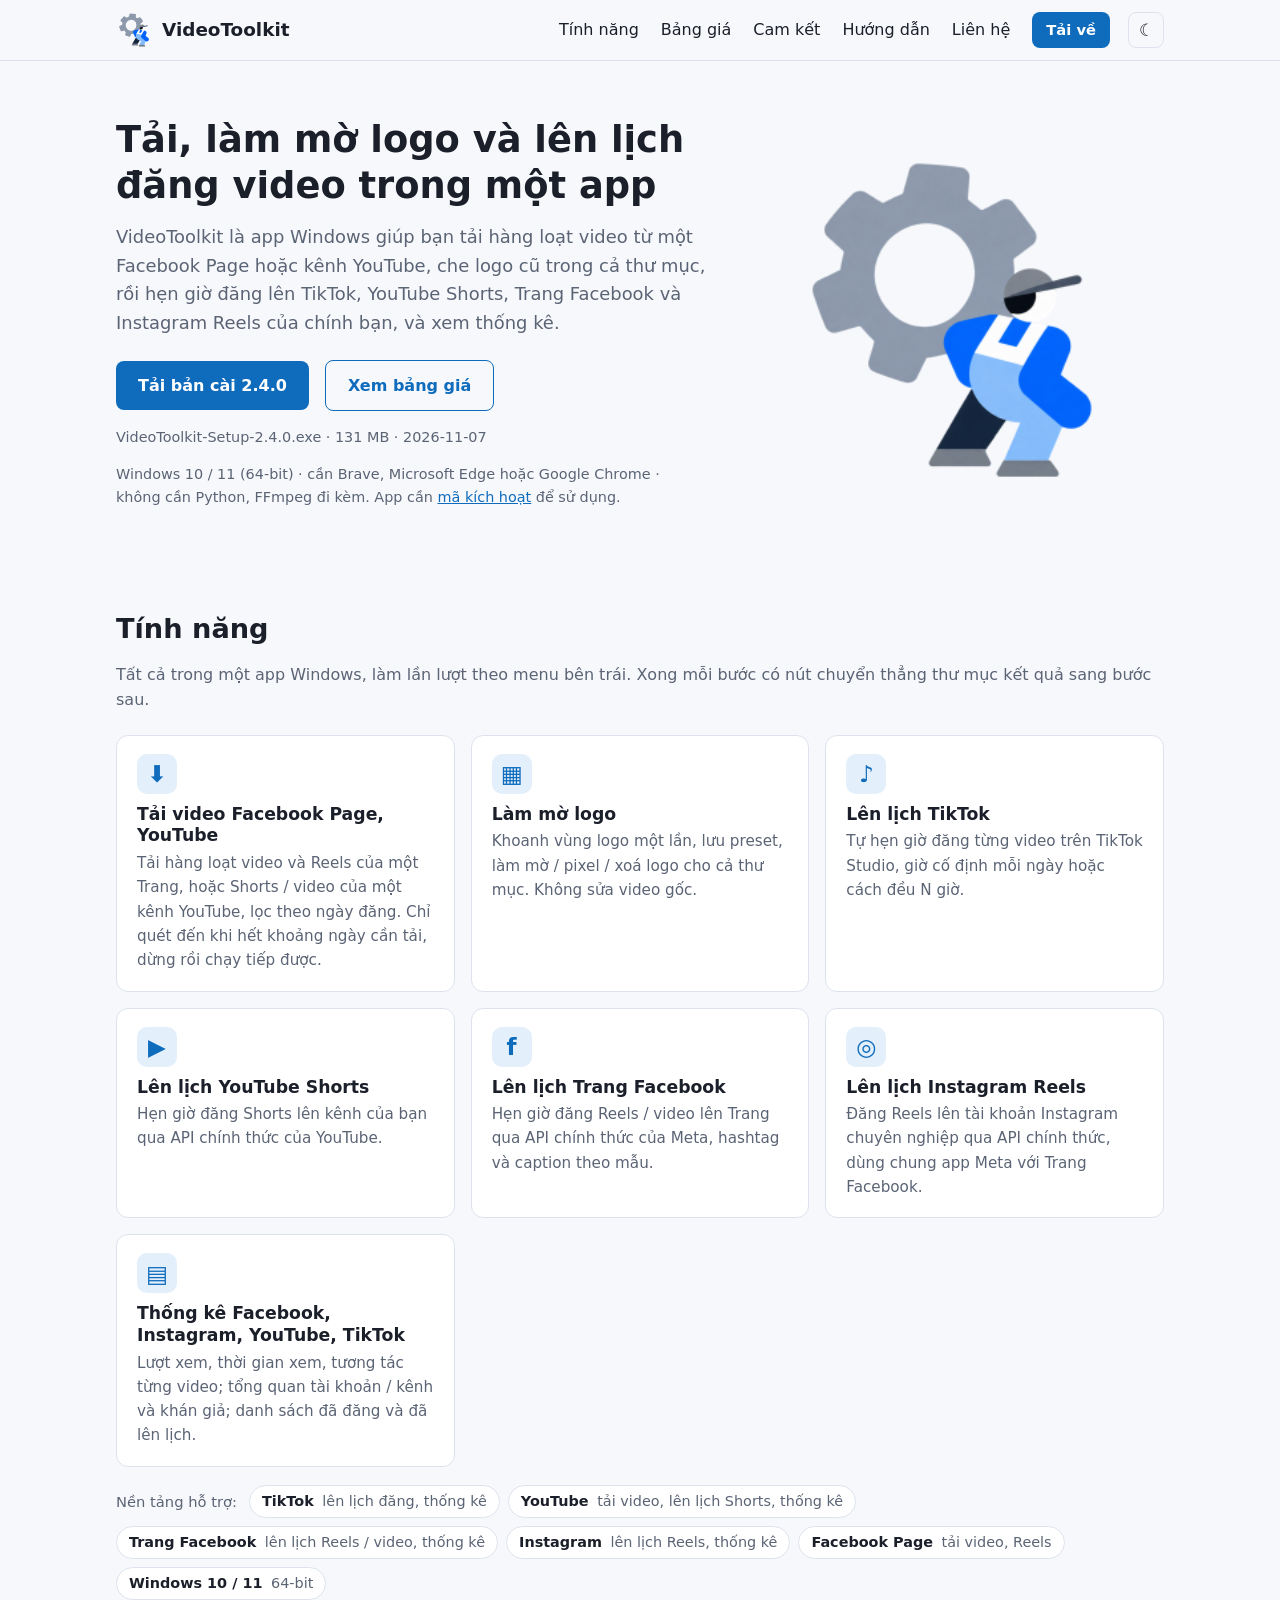
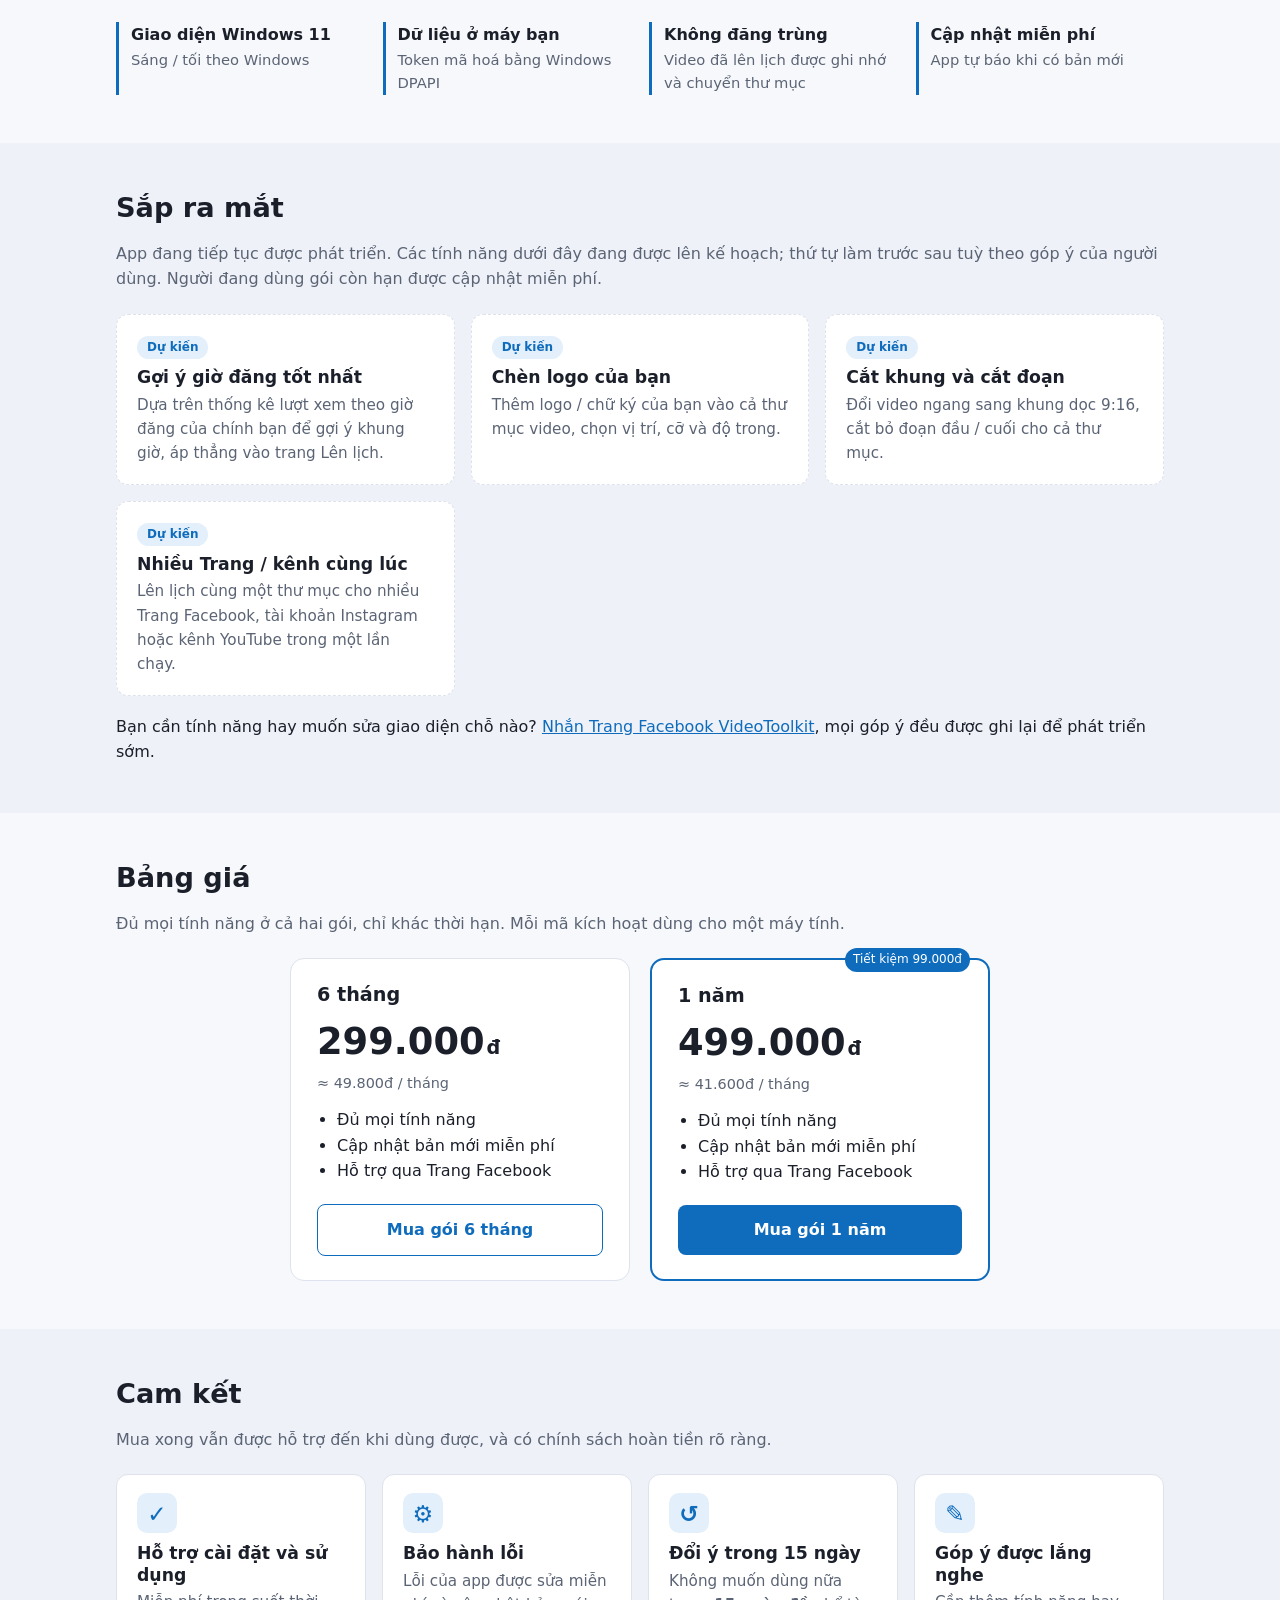
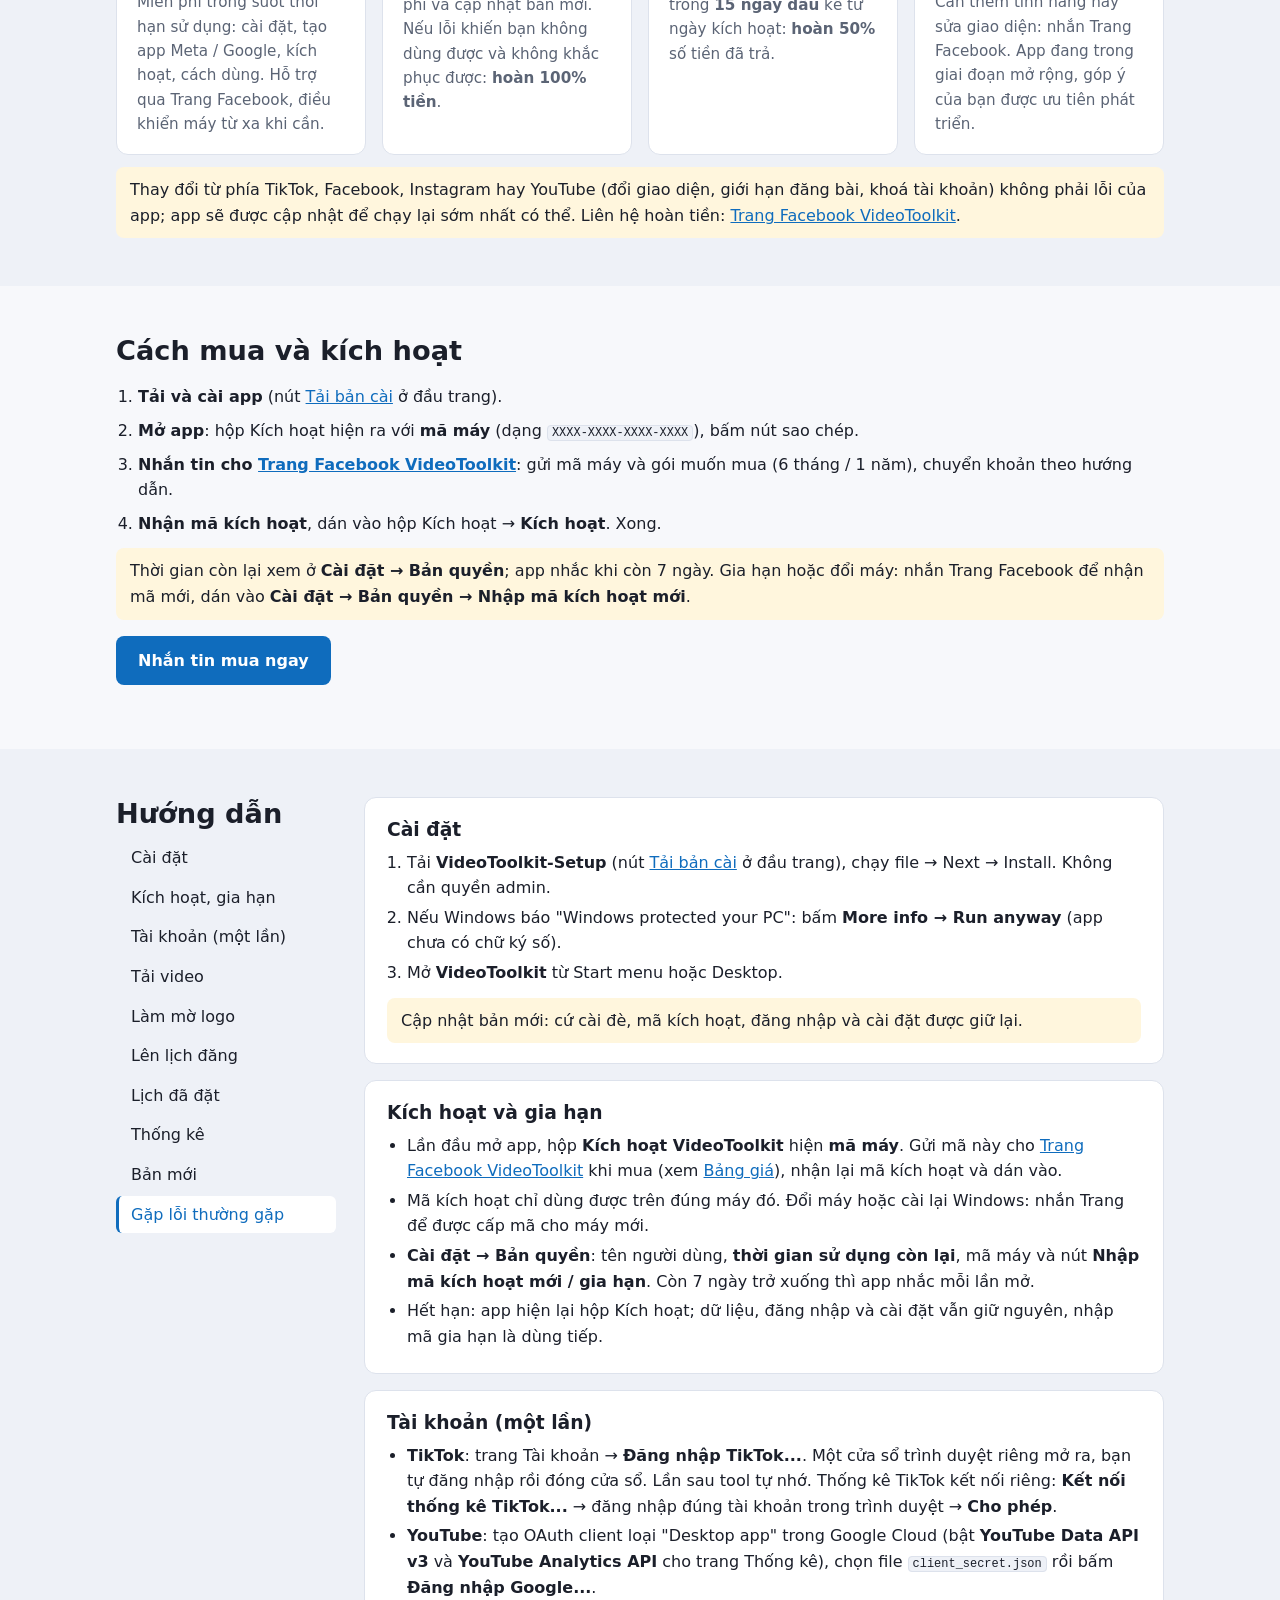
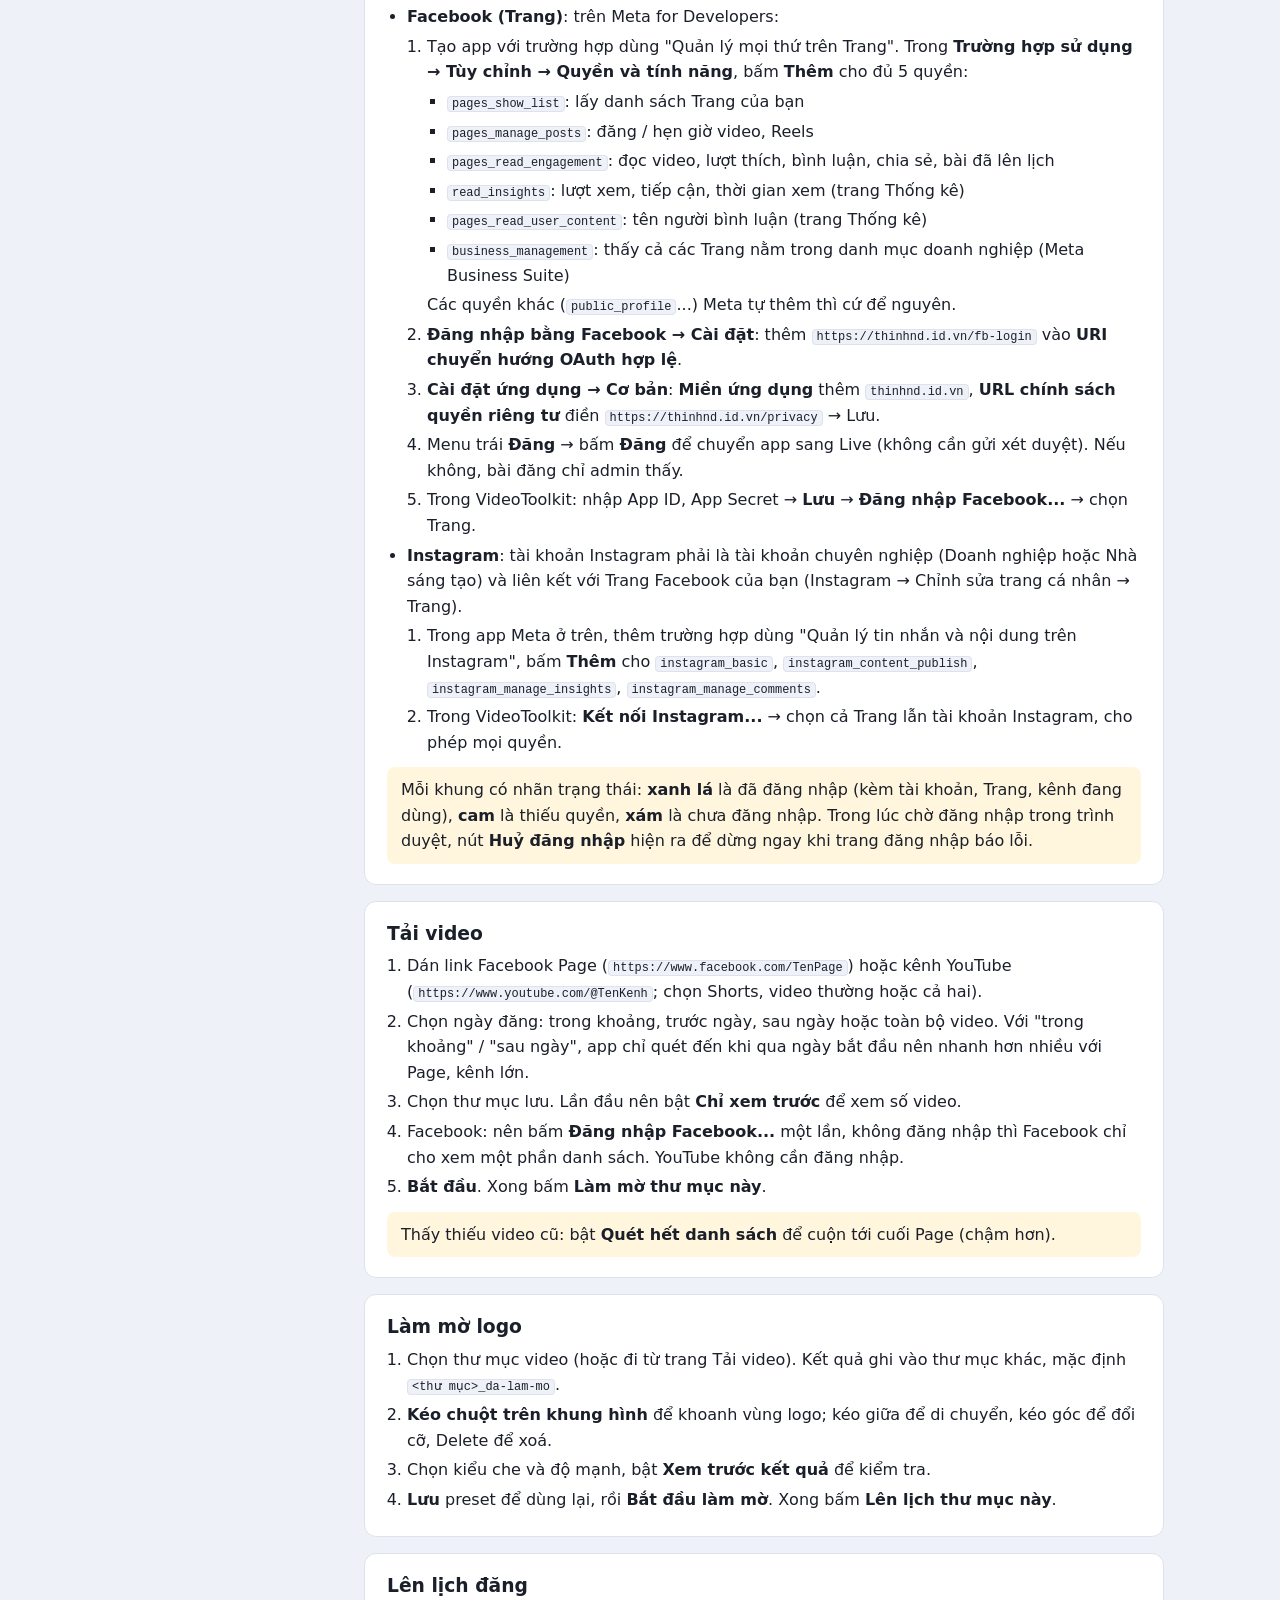
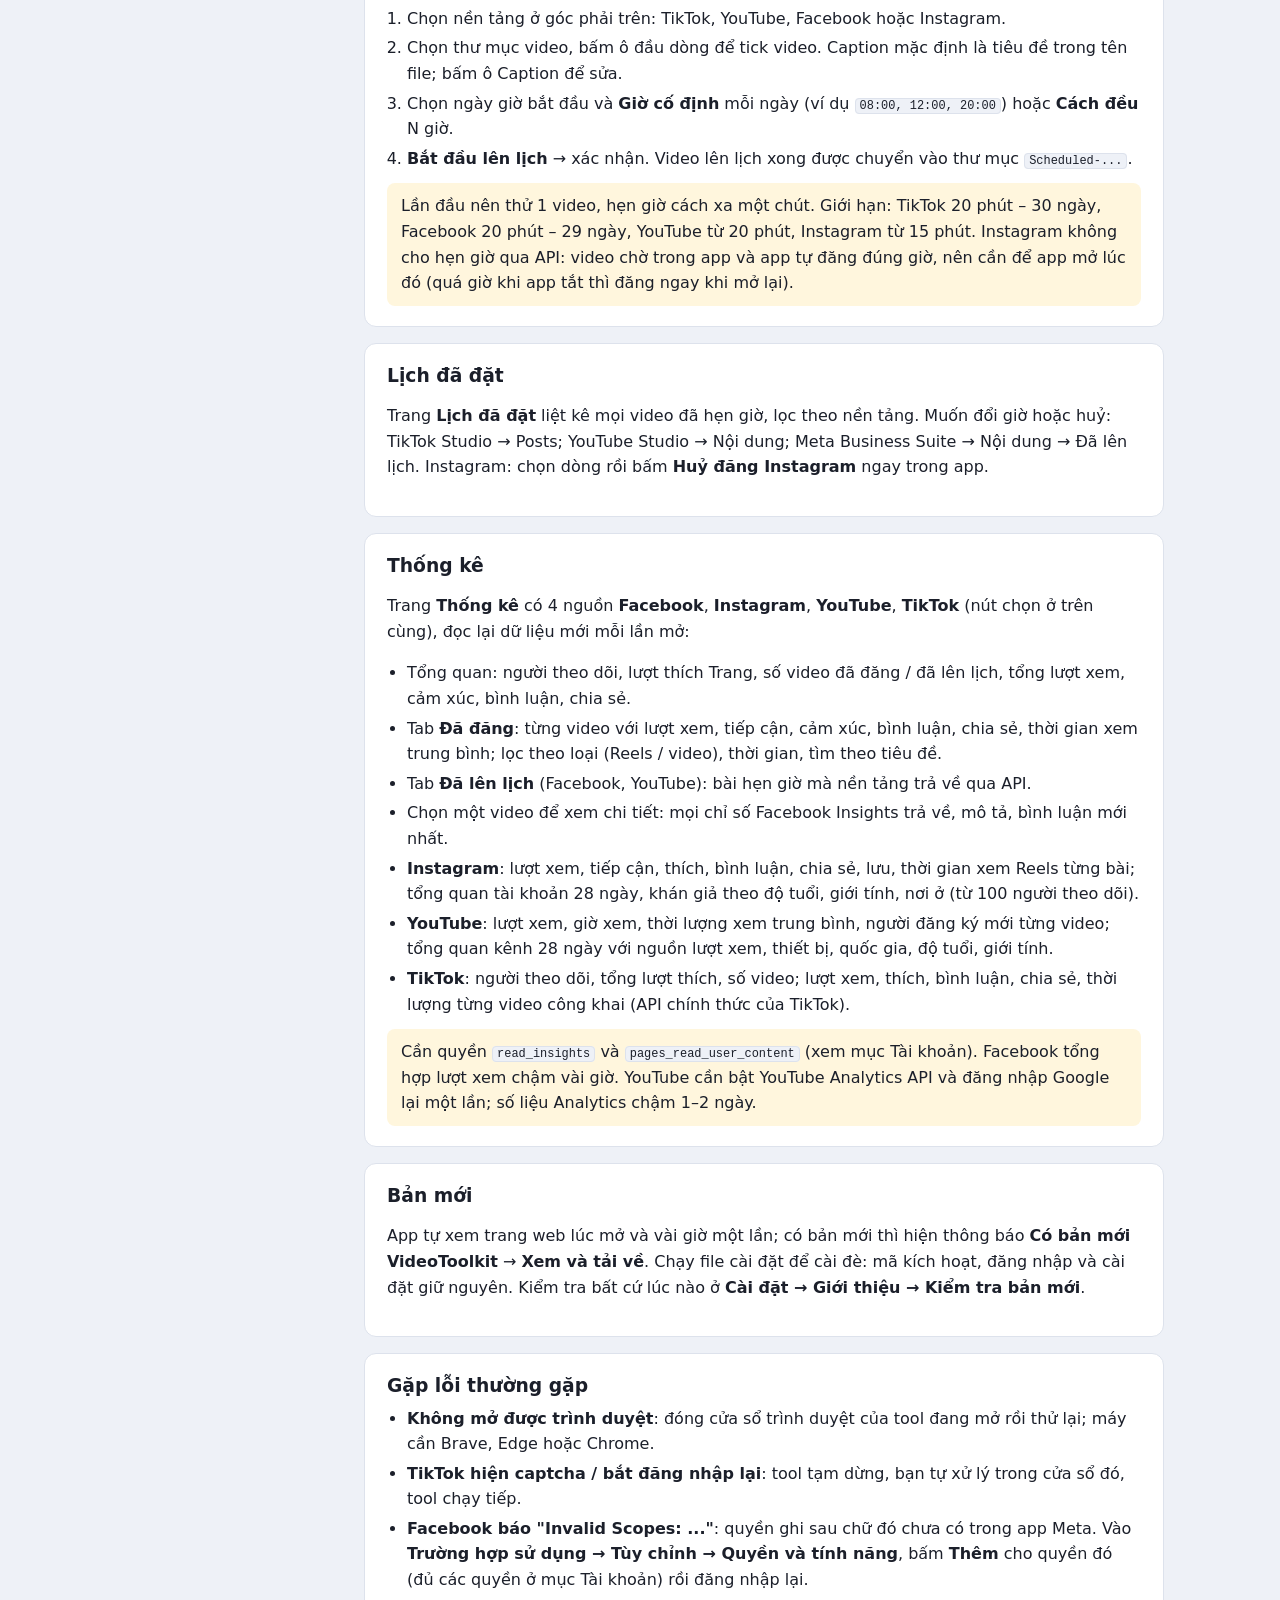
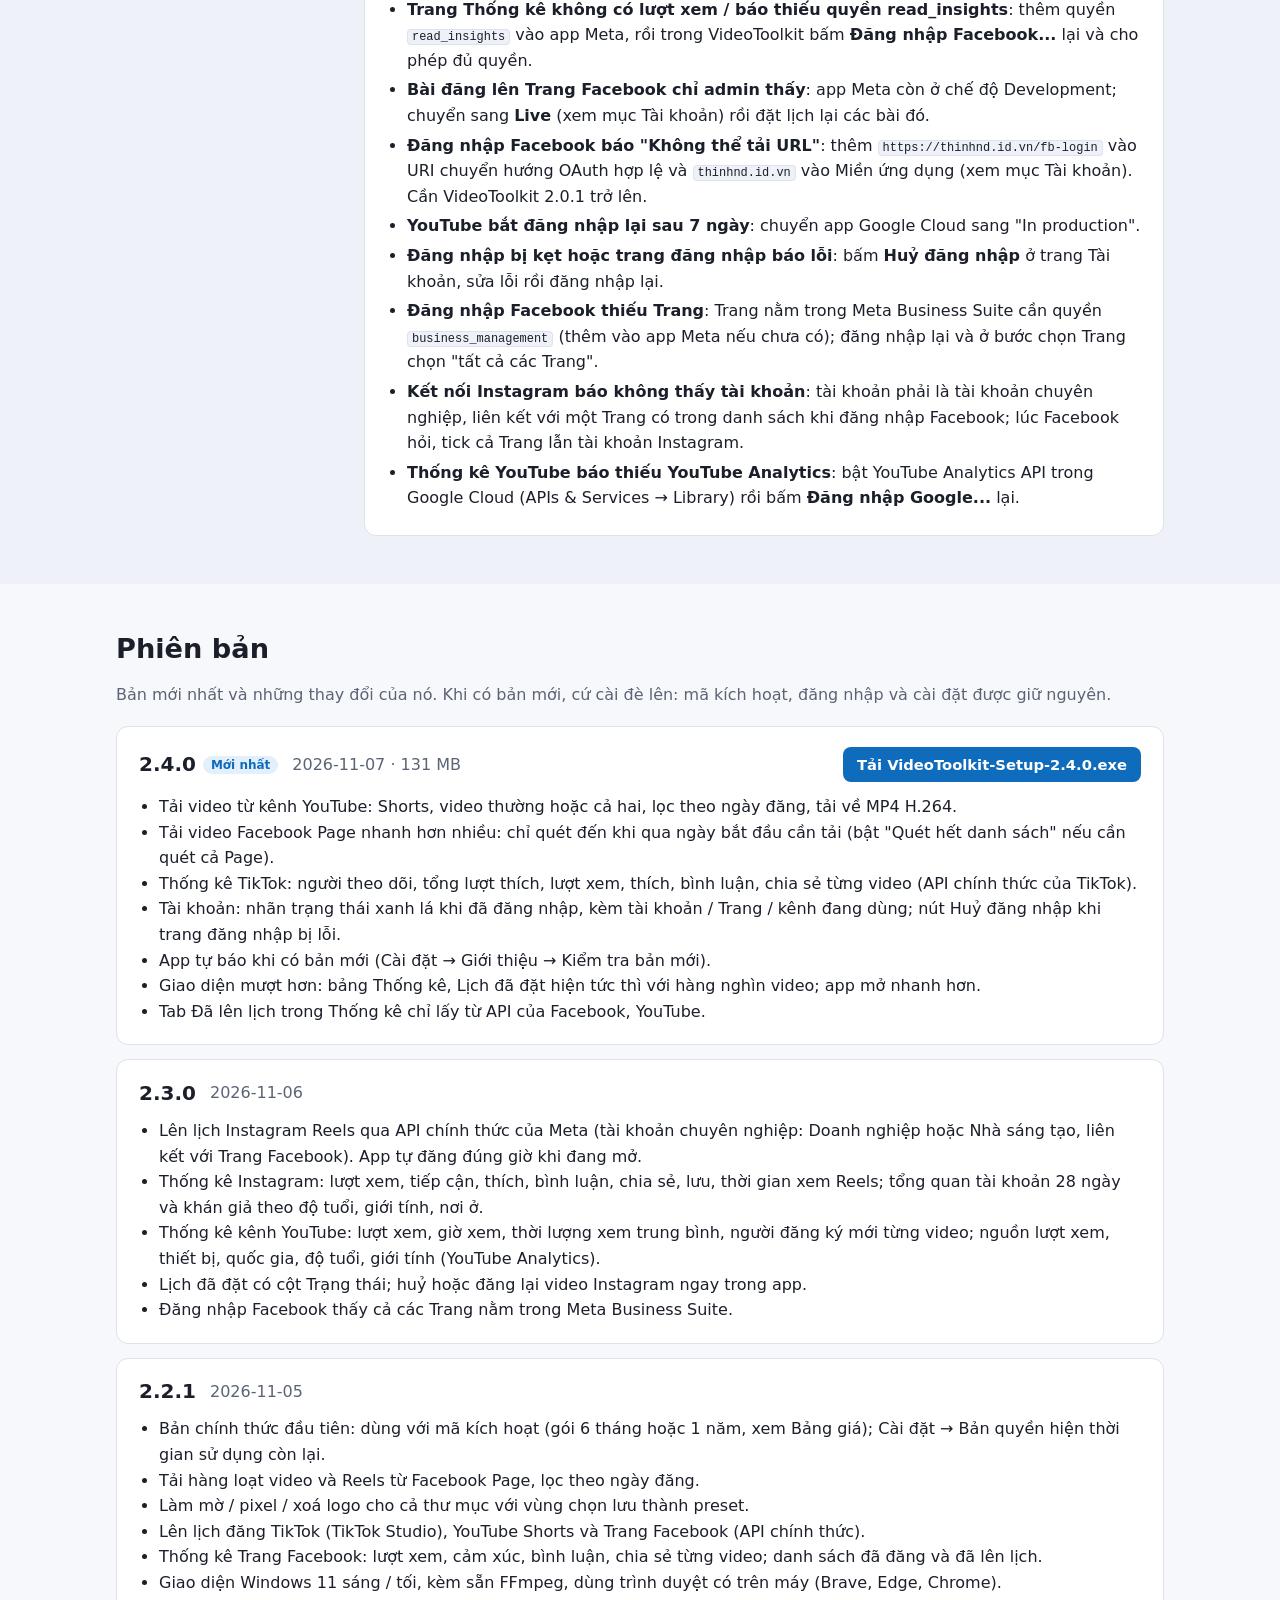
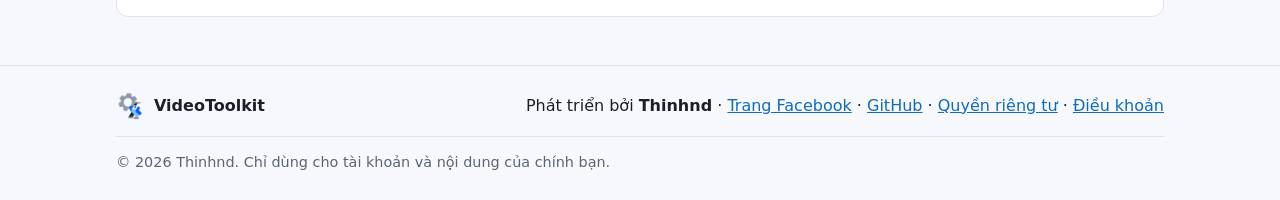
==== commit 789eec1d: "VideoToolkit 2.4.0: YouTube channel download, TikTok stats, update notice, terms page" ====
--- a/index.html
+++ b/index.html
@@ -4,10 +4,10 @@
   <meta charset="utf-8">
   <meta name="viewport" content="width=device-width, initial-scale=1">
   <title>VideoToolkit</title>
-  <meta name="description" content="VideoToolkit: tải video Facebook Page, làm mờ logo và lên lịch đăng TikTok, YouTube, Facebook, Instagram trên Windows.">
+  <meta name="description" content="VideoToolkit: tải video Facebook Page và kênh YouTube, làm mờ logo, lên lịch đăng TikTok, YouTube, Facebook, Instagram và xem thống kê trên Windows.">
   <link rel="icon" href="logo.png">
   <script>try{var t=localStorage.getItem("vt-theme");if(t==="light"||t==="dark")document.documentElement.dataset.theme=t}catch(e){}</script>
-  <link rel="stylesheet" href="style.css?v=12">
+  <link rel="stylesheet" href="style.css?v=13">
 </head>
 <body>
   <header class="topbar">
@@ -33,8 +33,8 @@
       <div class="wrap hero-inner">
         <div>
           <h1>Tải, làm mờ logo và lên lịch đăng video trong một app</h1>
-          <p class="lead">VideoToolkit là app Windows giúp bạn tải hàng loạt video từ một Facebook Page, che logo cũ
-            trong cả thư mục, rồi hẹn giờ đăng lên TikTok, YouTube Shorts, Trang Facebook và Instagram Reels của chính bạn.</p>
+          <p class="lead">VideoToolkit là app Windows giúp bạn tải hàng loạt video từ một Facebook Page hoặc kênh YouTube, che logo cũ
+            trong cả thư mục, rồi hẹn giờ đăng lên TikTok, YouTube Shorts, Trang Facebook và Instagram Reels của chính bạn, và xem thống kê.</p>
           <div class="hero-actions" id="tai-ve">
             <a class="btn" id="download-btn" href="#phien-ban">Tải bản cài</a>
             <a class="btn btn-ghost" href="#bang-gia">Xem bảng giá</a>
@@ -54,8 +54,8 @@
         <div class="features">
           <article class="feature">
             <div class="feature-icon">⬇</div>
-            <h3>Tải video Facebook Page</h3>
-            <p>Tải hàng loạt video và Reels của một Trang, lọc theo ngày đăng, dừng rồi chạy tiếp được.</p>
+            <h3>Tải video Facebook Page, YouTube</h3>
+            <p>Tải hàng loạt video và Reels của một Trang, hoặc Shorts / video của một kênh YouTube, lọc theo ngày đăng. Chỉ quét đến khi hết khoảng ngày cần tải, dừng rồi chạy tiếp được.</p>
           </article>
           <article class="feature">
             <div class="feature-icon">▦</div>
@@ -84,14 +84,14 @@
           </article>
           <article class="feature">
             <div class="feature-icon">▤</div>
-            <h3>Thống kê Facebook, Instagram, YouTube</h3>
+            <h3>Thống kê Facebook, Instagram, YouTube, TikTok</h3>
             <p>Lượt xem, thời gian xem, tương tác từng video; tổng quan tài khoản / kênh và khán giả; danh sách đã đăng và đã lên lịch.</p>
           </article>
         </div>
         <div class="platforms">
           <span class="platforms-label">Nền tảng hỗ trợ:</span>
-          <span class="chip"><b>TikTok</b> lên lịch đăng</span>
-          <span class="chip"><b>YouTube Shorts</b> lên lịch đăng, thống kê</span>
+          <span class="chip"><b>TikTok</b> lên lịch đăng, thống kê</span>
+          <span class="chip"><b>YouTube</b> tải video, lên lịch Shorts, thống kê</span>
           <span class="chip"><b>Trang Facebook</b> lên lịch Reels / video, thống kê</span>
           <span class="chip"><b>Instagram</b> lên lịch Reels, thống kê</span>
           <span class="chip"><b>Facebook Page</b> tải video, Reels</span>
@@ -101,7 +101,7 @@
           <div><b>Giao diện Windows 11</b><span>Sáng / tối theo Windows</span></div>
           <div><b>Dữ liệu ở máy bạn</b><span>Token mã hoá bằng Windows DPAPI</span></div>
           <div><b>Không đăng trùng</b><span>Video đã lên lịch được ghi nhớ và chuyển thư mục</span></div>
-          <div><b>Cập nhật miễn phí</b><span>Mọi bản mới trong thời hạn sử dụng</span></div>
+          <div><b>Cập nhật miễn phí</b><span>App tự báo khi có bản mới</span></div>
         </div>
       </div>
     </section>
@@ -114,8 +114,8 @@
         <div class="features">
           <article class="feature soon">
             <span class="soon-badge">Dự kiến</span>
-            <h3>Tải video từ TikTok và YouTube</h3>
-            <p>Tải hàng loạt video của một kênh TikTok hoặc YouTube, lọc theo ngày đăng, như với Facebook Page.</p>
+            <h3>Gợi ý giờ đăng tốt nhất</h3>
+            <p>Dựa trên thống kê lượt xem theo giờ đăng của chính bạn để gợi ý khung giờ, áp thẳng vào trang Lên lịch.</p>
           </article>
           <article class="feature soon">
             <span class="soon-badge">Dự kiến</span>
@@ -229,6 +229,7 @@
             <a href="#hd-len-lich">Lên lịch đăng</a>
             <a href="#hd-lich-da-dat">Lịch đã đặt</a>
             <a href="#hd-thong-ke">Thống kê</a>
+            <a href="#hd-ban-moi">Bản mới</a>
             <a href="#hd-loi">Gặp lỗi thường gặp</a>
           </nav>
         </aside>
@@ -254,7 +255,8 @@
           <article id="hd-tai-khoan">
             <h3>Tài khoản (một lần)</h3>
             <ul>
-              <li><b>TikTok</b>: trang Tài khoản → <b>Đăng nhập TikTok...</b>. Một cửa sổ trình duyệt riêng mở ra, bạn tự đăng nhập rồi đóng cửa sổ. Lần sau tool tự nhớ.</li>
+              <li><b>TikTok</b>: trang Tài khoản → <b>Đăng nhập TikTok...</b>. Một cửa sổ trình duyệt riêng mở ra, bạn tự đăng nhập rồi đóng cửa sổ. Lần sau tool tự nhớ.
+                Thống kê TikTok kết nối riêng: <b>Kết nối thống kê TikTok...</b> → đăng nhập đúng tài khoản trong trình duyệt → <b>Cho phép</b>.</li>
               <li><b>YouTube</b>: tạo OAuth client loại "Desktop app" trong Google Cloud (bật <b>YouTube Data API v3</b> và <b>YouTube Analytics API</b> cho trang Thống kê), chọn file <code>client_secret.json</code> rồi bấm <b>Đăng nhập Google...</b>.</li>
               <li><b>Facebook (Trang)</b>: trên Meta for Developers:
                 <ol>
@@ -281,16 +283,19 @@
                 </ol>
               </li>
             </ul>
+            <p class="note">Mỗi khung có nhãn trạng thái: <b>xanh lá</b> là đã đăng nhập (kèm tài khoản, Trang, kênh đang dùng), <b>cam</b> là thiếu quyền,
+              <b>xám</b> là chưa đăng nhập. Trong lúc chờ đăng nhập trong trình duyệt, nút <b>Huỷ đăng nhập</b> hiện ra để dừng ngay khi trang đăng nhập báo lỗi.</p>
           </article>
           <article id="hd-tai-video">
             <h3>Tải video</h3>
             <ol>
-              <li>Dán địa chỉ Page, ví dụ <code>https://www.facebook.com/TenPage</code>.</li>
-              <li>Chọn ngày đăng: trong khoảng, trước ngày, sau ngày hoặc toàn bộ video.</li>
+              <li>Dán link Facebook Page (<code>https://www.facebook.com/TenPage</code>) hoặc kênh YouTube (<code>https://www.youtube.com/@TenKenh</code>; chọn Shorts, video thường hoặc cả hai).</li>
+              <li>Chọn ngày đăng: trong khoảng, trước ngày, sau ngày hoặc toàn bộ video. Với "trong khoảng" / "sau ngày", app chỉ quét đến khi qua ngày bắt đầu nên nhanh hơn nhiều với Page, kênh lớn.</li>
               <li>Chọn thư mục lưu. Lần đầu nên bật <b>Chỉ xem trước</b> để xem số video.</li>
-              <li>Nên bấm <b>Đăng nhập Facebook...</b> một lần: không đăng nhập thì Facebook chỉ cho xem một phần danh sách.</li>
+              <li>Facebook: nên bấm <b>Đăng nhập Facebook...</b> một lần, không đăng nhập thì Facebook chỉ cho xem một phần danh sách. YouTube không cần đăng nhập.</li>
               <li><b>Bắt đầu</b>. Xong bấm <b>Làm mờ thư mục này</b>.</li>
             </ol>
+            <p class="note">Thấy thiếu video cũ: bật <b>Quét hết danh sách</b> để cuộn tới cuối Page (chậm hơn).</p>
           </article>
           <article id="hd-lam-mo">
             <h3>Làm mờ logo</h3>
@@ -319,16 +324,22 @@
           </article>
           <article id="hd-thong-ke">
             <h3>Thống kê</h3>
-            <p>Trang <b>Thống kê</b> có 3 nguồn <b>Facebook</b>, <b>Instagram</b>, <b>YouTube</b> (nút chọn ở trên cùng), đọc lại dữ liệu mới mỗi lần mở:</p>
+            <p>Trang <b>Thống kê</b> có 4 nguồn <b>Facebook</b>, <b>Instagram</b>, <b>YouTube</b>, <b>TikTok</b> (nút chọn ở trên cùng), đọc lại dữ liệu mới mỗi lần mở:</p>
             <ul>
               <li>Tổng quan: người theo dõi, lượt thích Trang, số video đã đăng / đã lên lịch, tổng lượt xem, cảm xúc, bình luận, chia sẻ.</li>
               <li>Tab <b>Đã đăng</b>: từng video với lượt xem, tiếp cận, cảm xúc, bình luận, chia sẻ, thời gian xem trung bình; lọc theo loại (Reels / video), thời gian, tìm theo tiêu đề.</li>
-              <li>Tab <b>Đã lên lịch</b>: bài hẹn giờ trên Facebook và video VideoToolkit đã lên lịch.</li>
+              <li>Tab <b>Đã lên lịch</b> (Facebook, YouTube): bài hẹn giờ mà nền tảng trả về qua API.</li>
               <li>Chọn một video để xem chi tiết: mọi chỉ số Facebook Insights trả về, mô tả, bình luận mới nhất.</li>
               <li><b>Instagram</b>: lượt xem, tiếp cận, thích, bình luận, chia sẻ, lưu, thời gian xem Reels từng bài; tổng quan tài khoản 28 ngày, khán giả theo độ tuổi, giới tính, nơi ở (từ 100 người theo dõi).</li>
               <li><b>YouTube</b>: lượt xem, giờ xem, thời lượng xem trung bình, người đăng ký mới từng video; tổng quan kênh 28 ngày với nguồn lượt xem, thiết bị, quốc gia, độ tuổi, giới tính.</li>
+              <li><b>TikTok</b>: người theo dõi, tổng lượt thích, số video; lượt xem, thích, bình luận, chia sẻ, thời lượng từng video công khai (API chính thức của TikTok).</li>
             </ul>
             <p class="note">Cần quyền <code>read_insights</code> và <code>pages_read_user_content</code> (xem mục Tài khoản). Facebook tổng hợp lượt xem chậm vài giờ. YouTube cần bật YouTube Analytics API và đăng nhập Google lại một lần; số liệu Analytics chậm 1–2 ngày.</p>
+          </article>
+          <article id="hd-ban-moi">
+            <h3>Bản mới</h3>
+            <p>App tự xem trang web lúc mở và vài giờ một lần; có bản mới thì hiện thông báo <b>Có bản mới VideoToolkit</b> → <b>Xem và tải về</b>.
+              Chạy file cài đặt để cài đè: mã kích hoạt, đăng nhập và cài đặt giữ nguyên. Kiểm tra bất cứ lúc nào ở <b>Cài đặt → Giới thiệu → Kiểm tra bản mới</b>.</p>
           </article>
           <article id="hd-loi">
             <h3>Gặp lỗi thường gặp</h3>
@@ -340,6 +351,7 @@
               <li><b>Bài đăng lên Trang Facebook chỉ admin thấy</b>: app Meta còn ở chế độ Development; chuyển sang <b>Live</b> (xem mục Tài khoản) rồi đặt lịch lại các bài đó.</li>
               <li><b>Đăng nhập Facebook báo "Không thể tải URL"</b>: thêm <code>https://thinhnd.id.vn/fb-login</code> vào URI chuyển hướng OAuth hợp lệ và <code>thinhnd.id.vn</code> vào Miền ứng dụng (xem mục Tài khoản). Cần VideoToolkit 2.0.1 trở lên.</li>
               <li><b>YouTube bắt đăng nhập lại sau 7 ngày</b>: chuyển app Google Cloud sang "In production".</li>
+              <li><b>Đăng nhập bị kẹt hoặc trang đăng nhập báo lỗi</b>: bấm <b>Huỷ đăng nhập</b> ở trang Tài khoản, sửa lỗi rồi đăng nhập lại.</li>
               <li><b>Đăng nhập Facebook thiếu Trang</b>: Trang nằm trong Meta Business Suite cần quyền <code>business_management</code> (thêm vào app Meta nếu chưa có); đăng nhập lại và ở bước chọn Trang chọn "tất cả các Trang".</li>
               <li><b>Kết nối Instagram báo không thấy tài khoản</b>: tài khoản phải là tài khoản chuyên nghiệp, liên kết với một Trang có trong danh sách khi đăng nhập Facebook; lúc Facebook hỏi, tick cả Trang lẫn tài khoản Instagram.</li>
               <li><b>Thống kê YouTube báo thiếu YouTube Analytics</b>: bật YouTube Analytics API trong Google Cloud (APIs &amp; Services → Library) rồi bấm <b>Đăng nhập Google...</b> lại.</li>
@@ -361,12 +373,12 @@
   <footer class="footer">
     <div class="wrap footer-inner">
       <div class="brand small-brand"><img src="logo.png" alt="" width="28" height="28"><span>VideoToolkit</span></div>
-      <p>Phát triển bởi <b>Thinhnd</b> · <a href="https://www.facebook.com/profile.php?id=61595970523754" target="_blank" rel="noopener">Trang Facebook</a> · <a href="https://github.com/Thinhnd03/VideoToolkitWebsiteView">GitHub</a> · <a href="privacy">Quyền riêng tư</a></p>
+      <p>Phát triển bởi <b>Thinhnd</b> · <a href="https://www.facebook.com/profile.php?id=61595970523754" target="_blank" rel="noopener">Trang Facebook</a> · <a href="https://github.com/Thinhnd03/VideoToolkitWebsiteView">GitHub</a> · <a href="privacy">Quyền riêng tư</a> · <a href="terms">Điều khoản</a></p>
       <p class="muted small footer-copy">© <span id="year">2026</span> Thinhnd. Chỉ dùng cho tài khoản và nội dung của chính bạn.</p>
     </div>
   </footer>
 
-  <script src="versions.js?v=12"></script>
-  <script src="app.js?v=12"></script>
+  <script src="versions.js?v=13"></script>
+  <script src="app.js?v=13"></script>
 </body>
 </html>
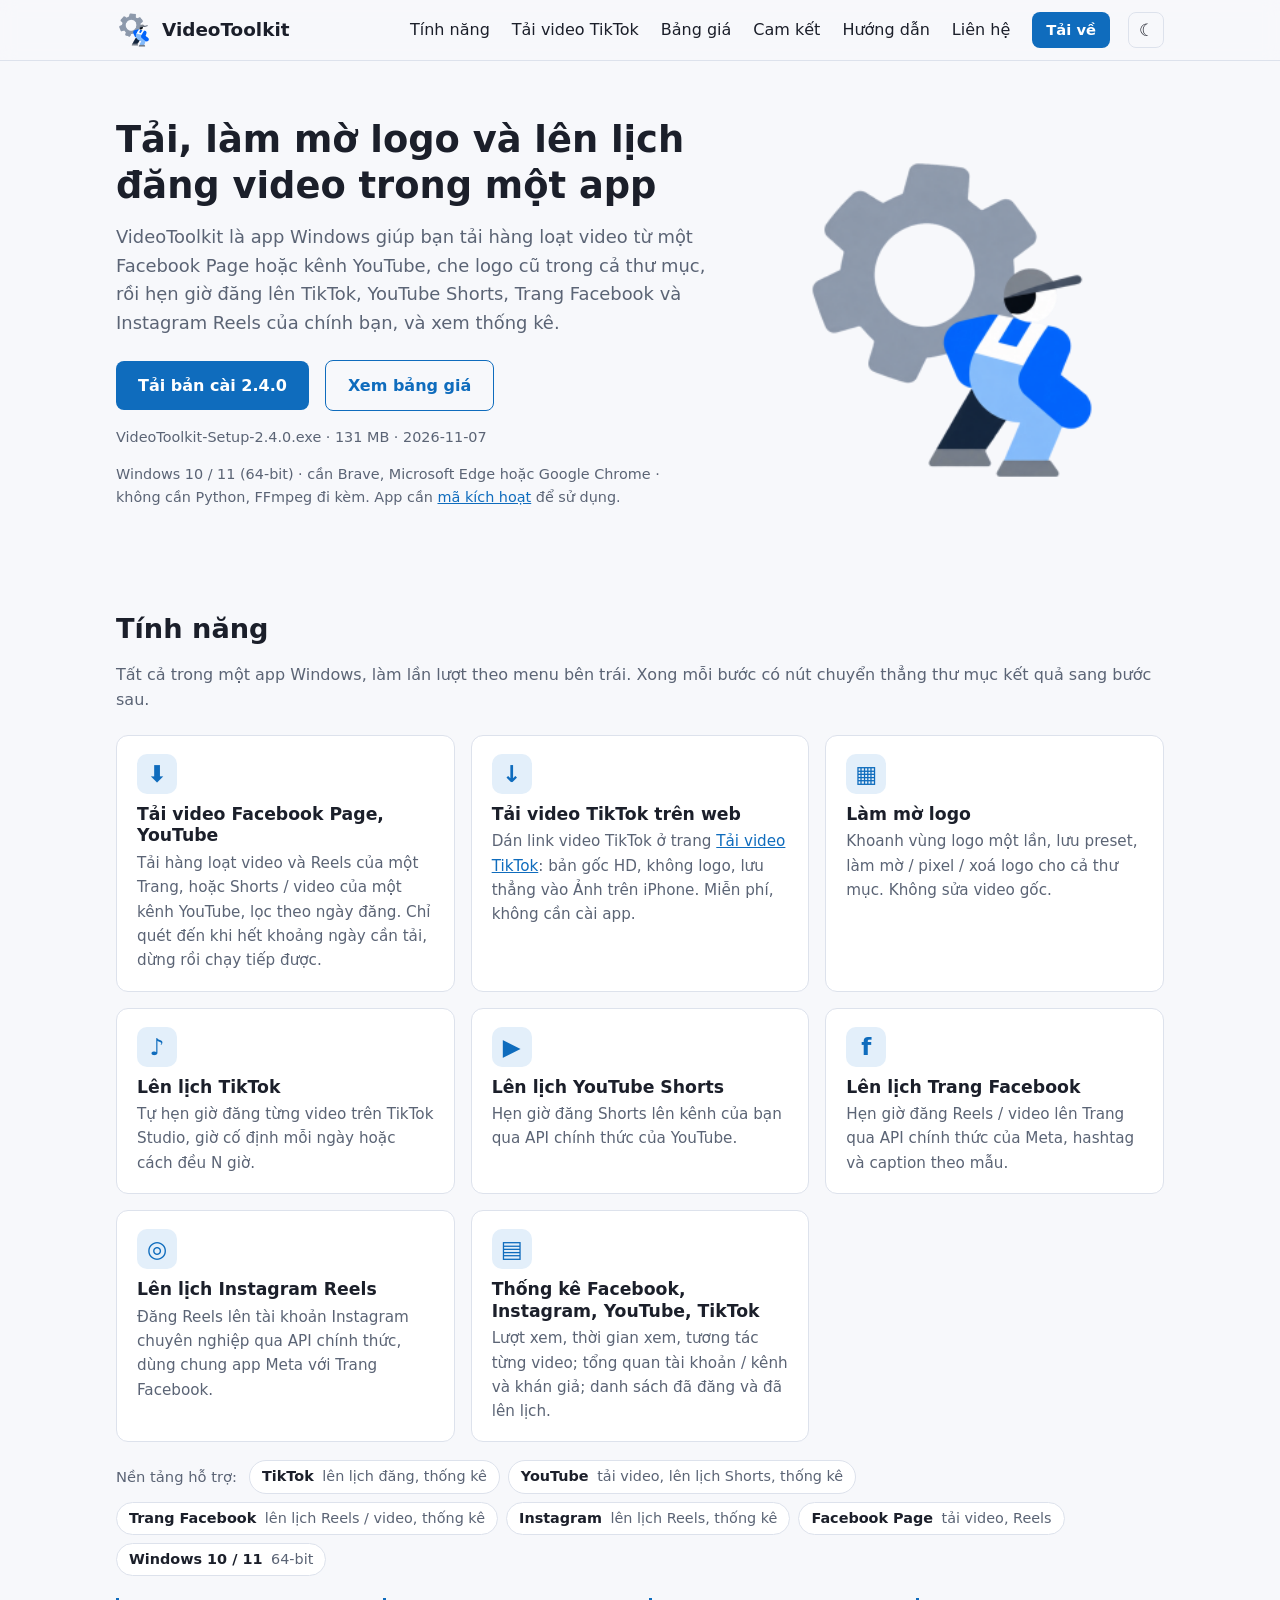
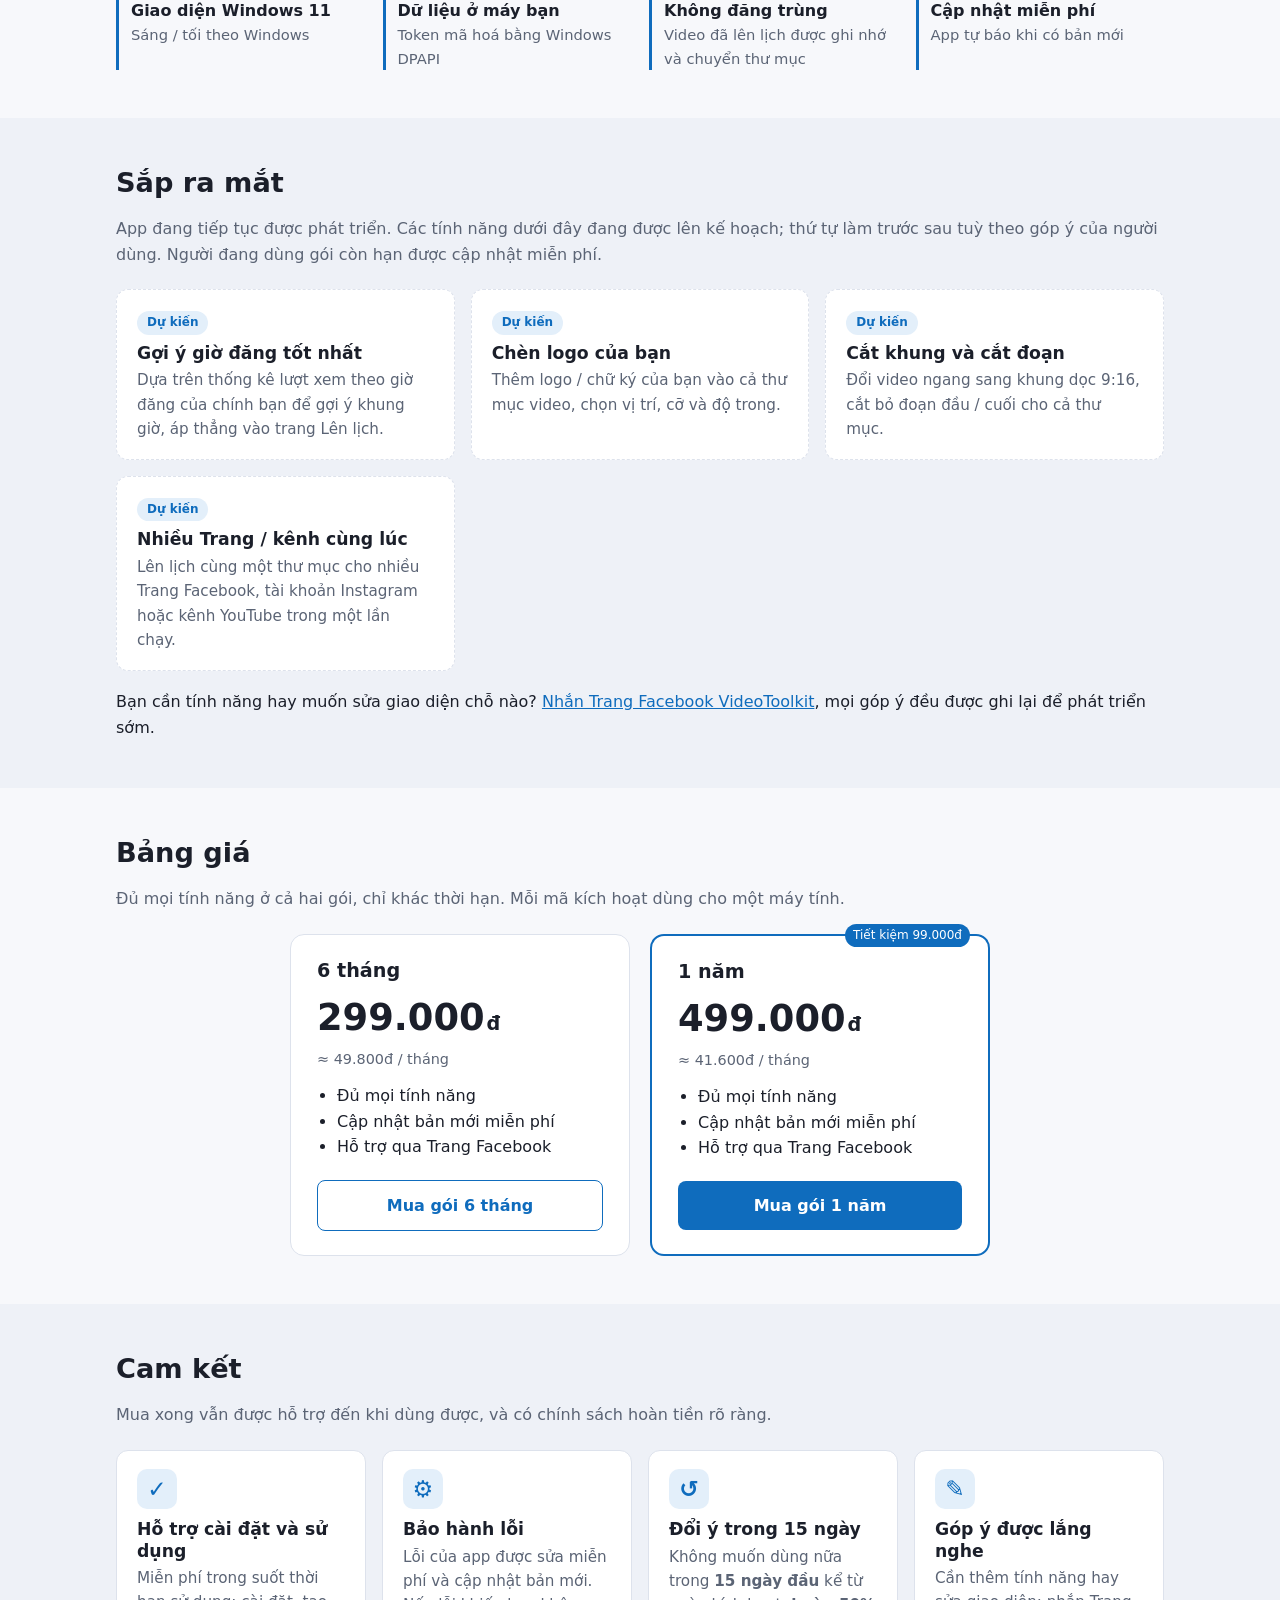
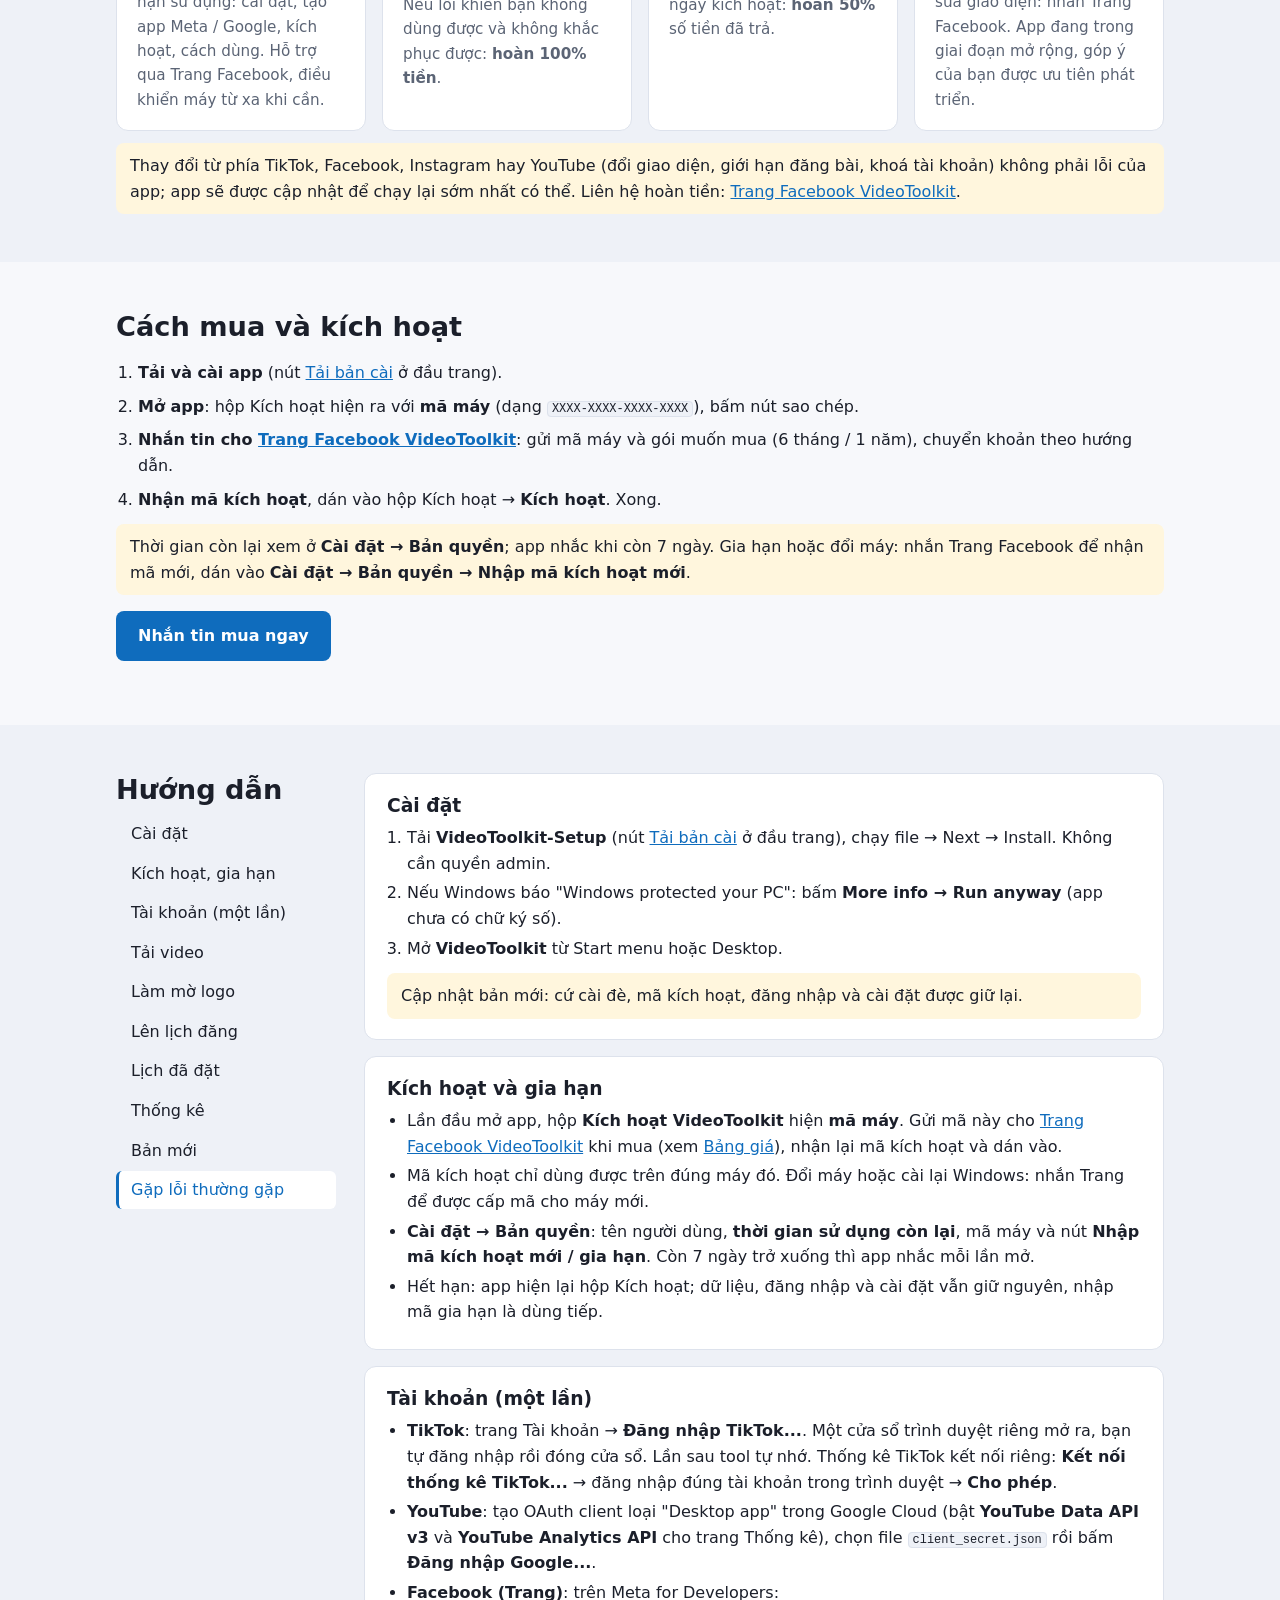
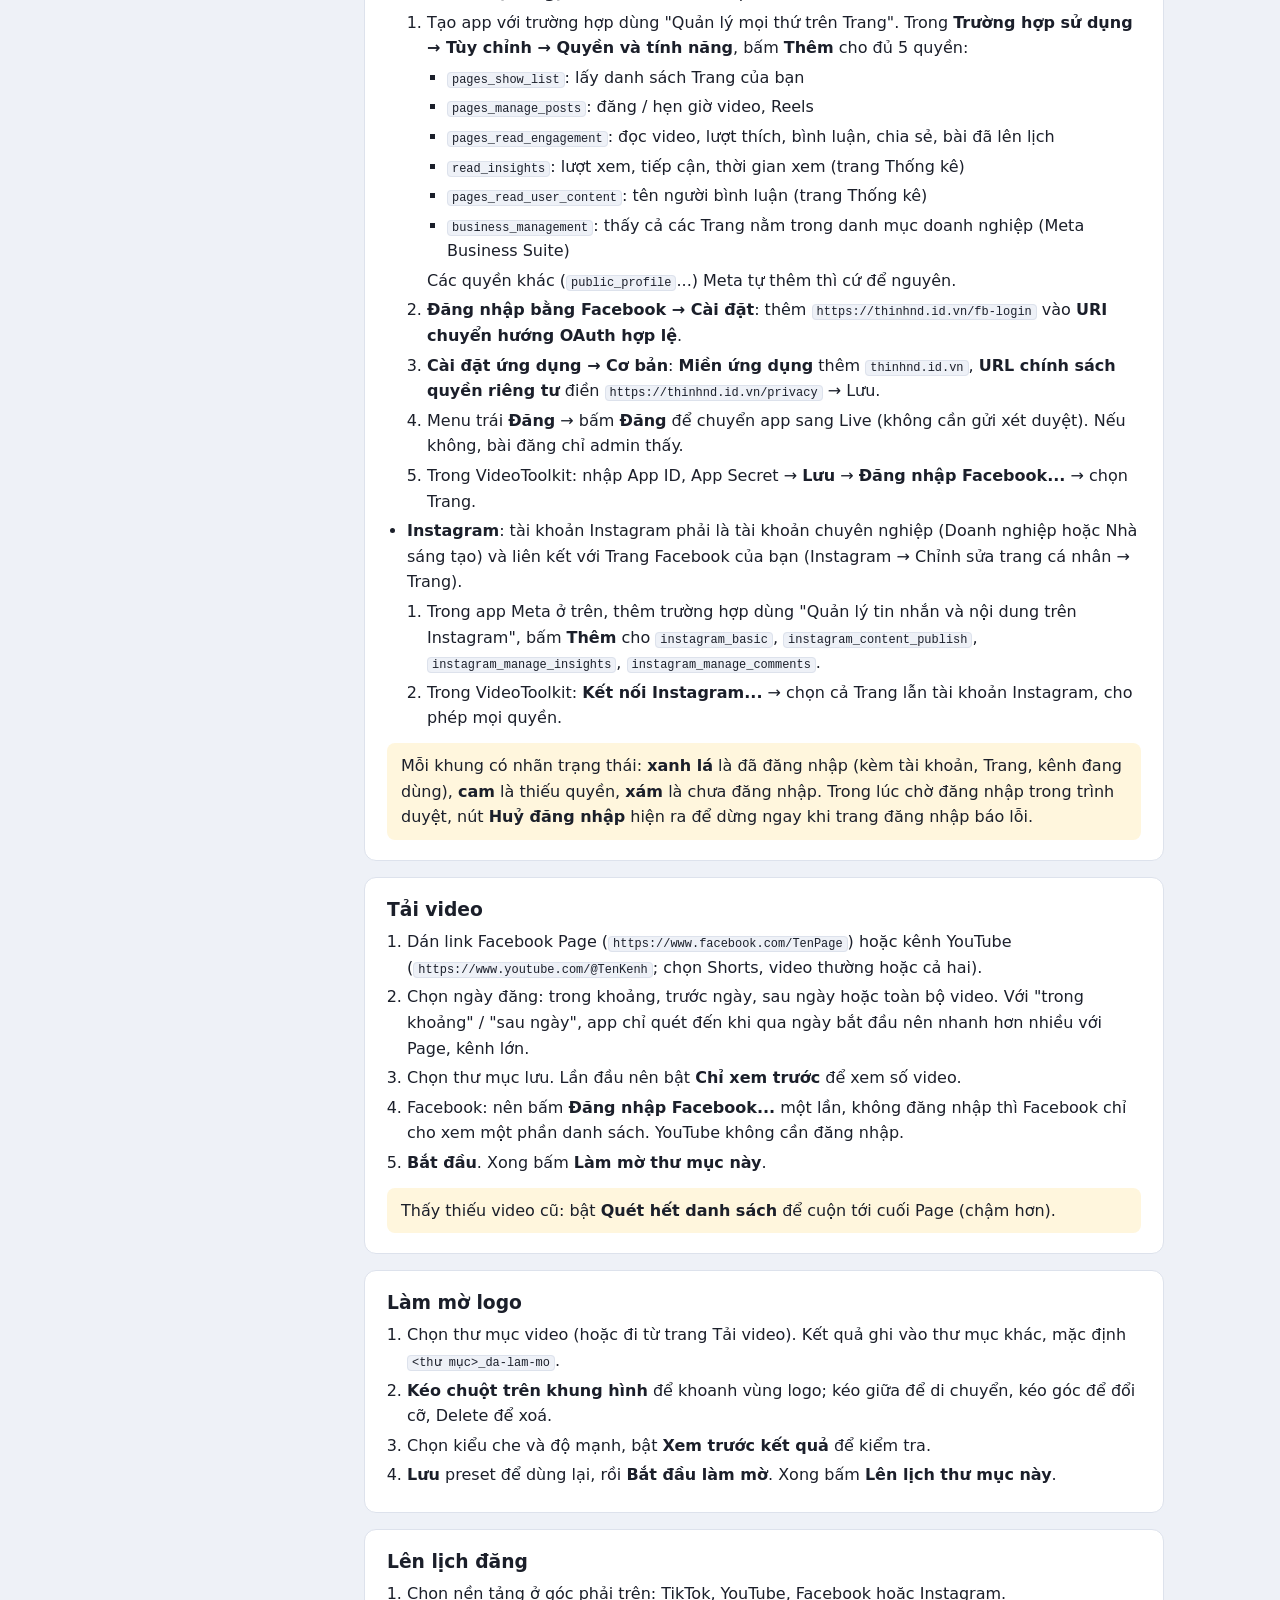
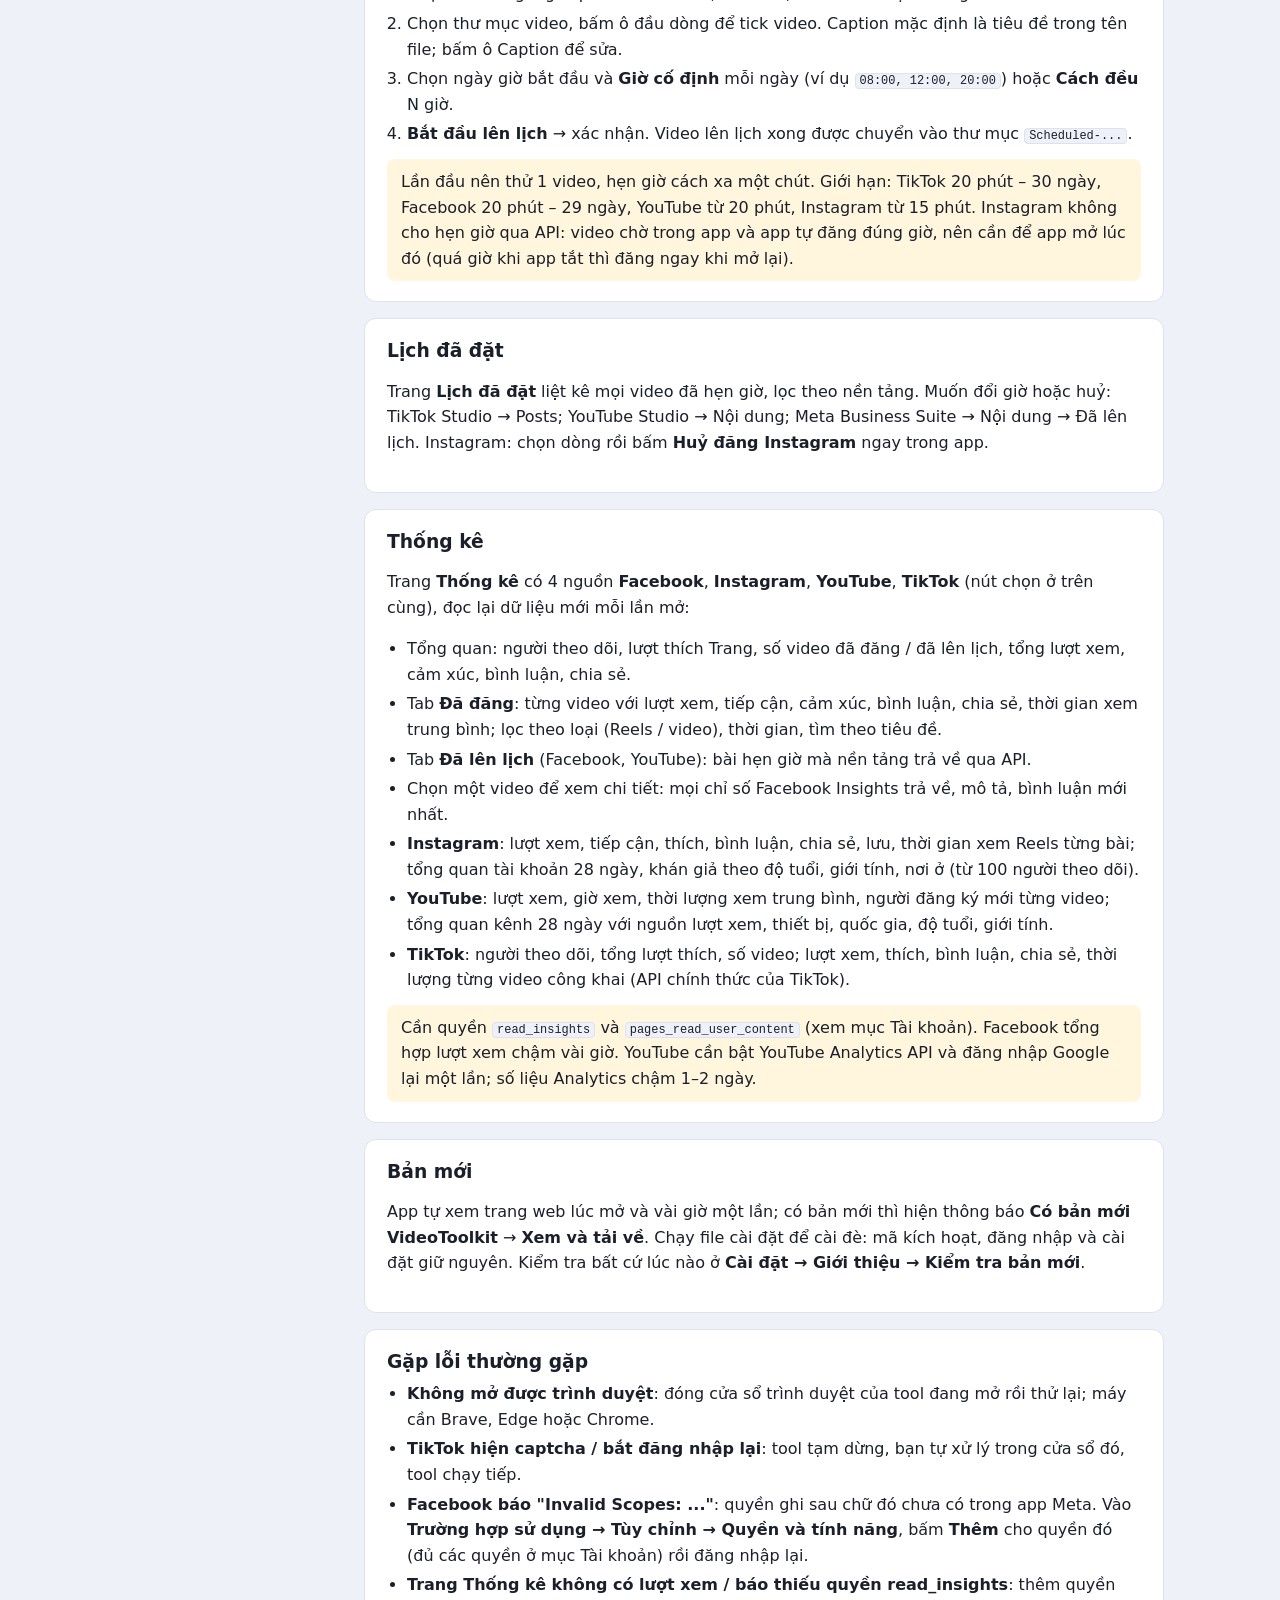
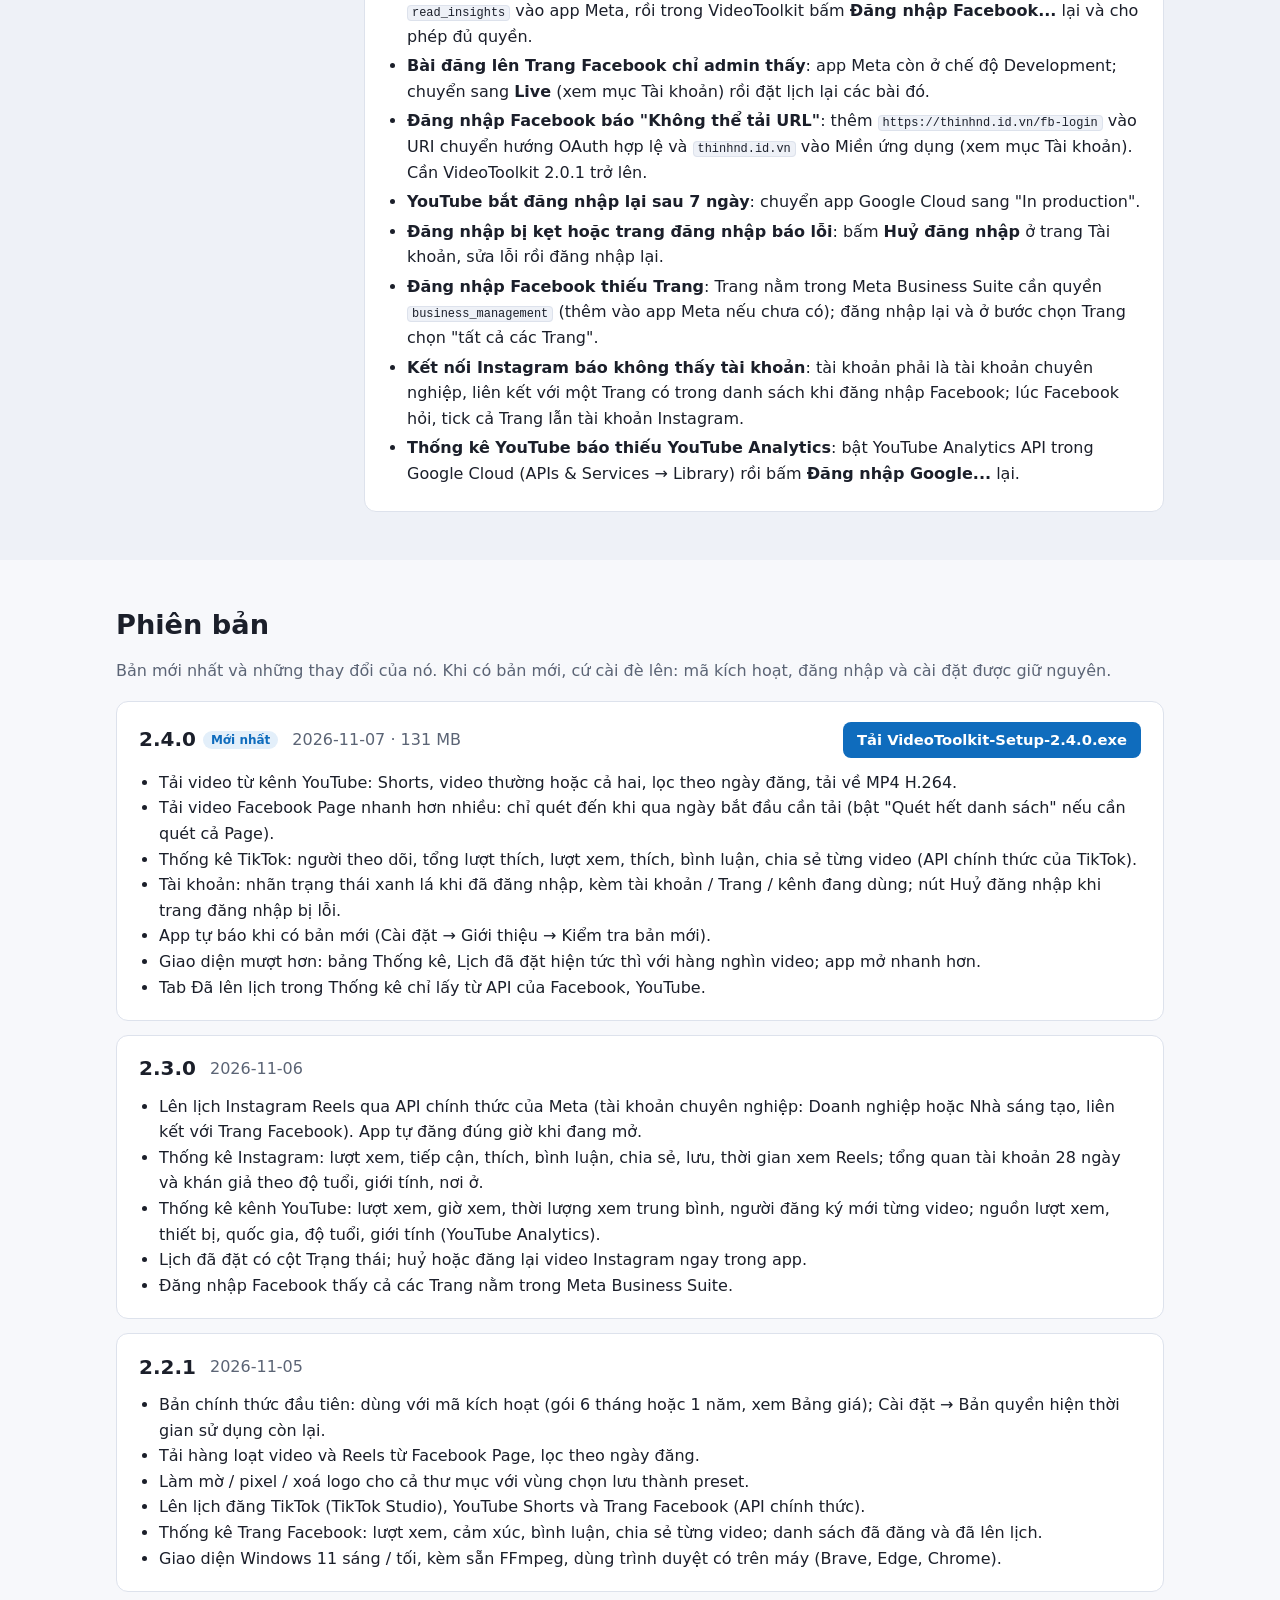
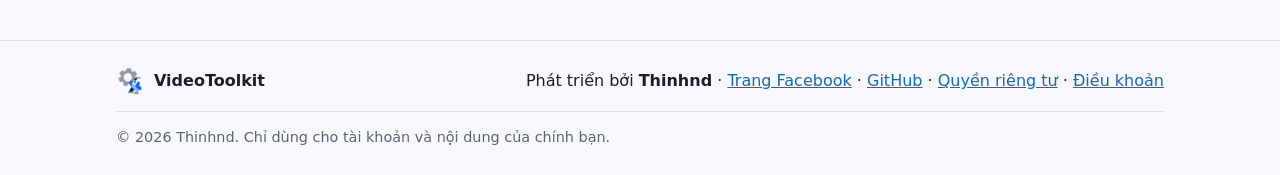
==== commit 8e257bfc: "Tải video TikTok page" ====
--- a/index.html
+++ b/index.html
@@ -15,6 +15,7 @@
       <a class="brand" href="#top"><img src="logo.png" alt="" width="36" height="36"><span>VideoToolkit</span></a>
       <nav class="nav">
         <a href="#tinh-nang">Tính năng</a>
+        <a href="download">Tải video TikTok</a>
         <a href="#bang-gia">Bảng giá</a>
         <a href="#cam-ket">Cam kết</a>
         <a href="#huong-dan">Hướng dẫn</a>
@@ -56,6 +57,11 @@
             <div class="feature-icon">⬇</div>
             <h3>Tải video Facebook Page, YouTube</h3>
             <p>Tải hàng loạt video và Reels của một Trang, hoặc Shorts / video của một kênh YouTube, lọc theo ngày đăng. Chỉ quét đến khi hết khoảng ngày cần tải, dừng rồi chạy tiếp được.</p>
+          </article>
+          <article class="feature">
+            <div class="feature-icon">↓</div>
+            <h3>Tải video TikTok trên web</h3>
+            <p>Dán link video TikTok ở trang <a href="download">Tải video TikTok</a>: bản gốc HD, không logo, lưu thẳng vào Ảnh trên iPhone. Miễn phí, không cần cài app.</p>
           </article>
           <article class="feature">
             <div class="feature-icon">▦</div>
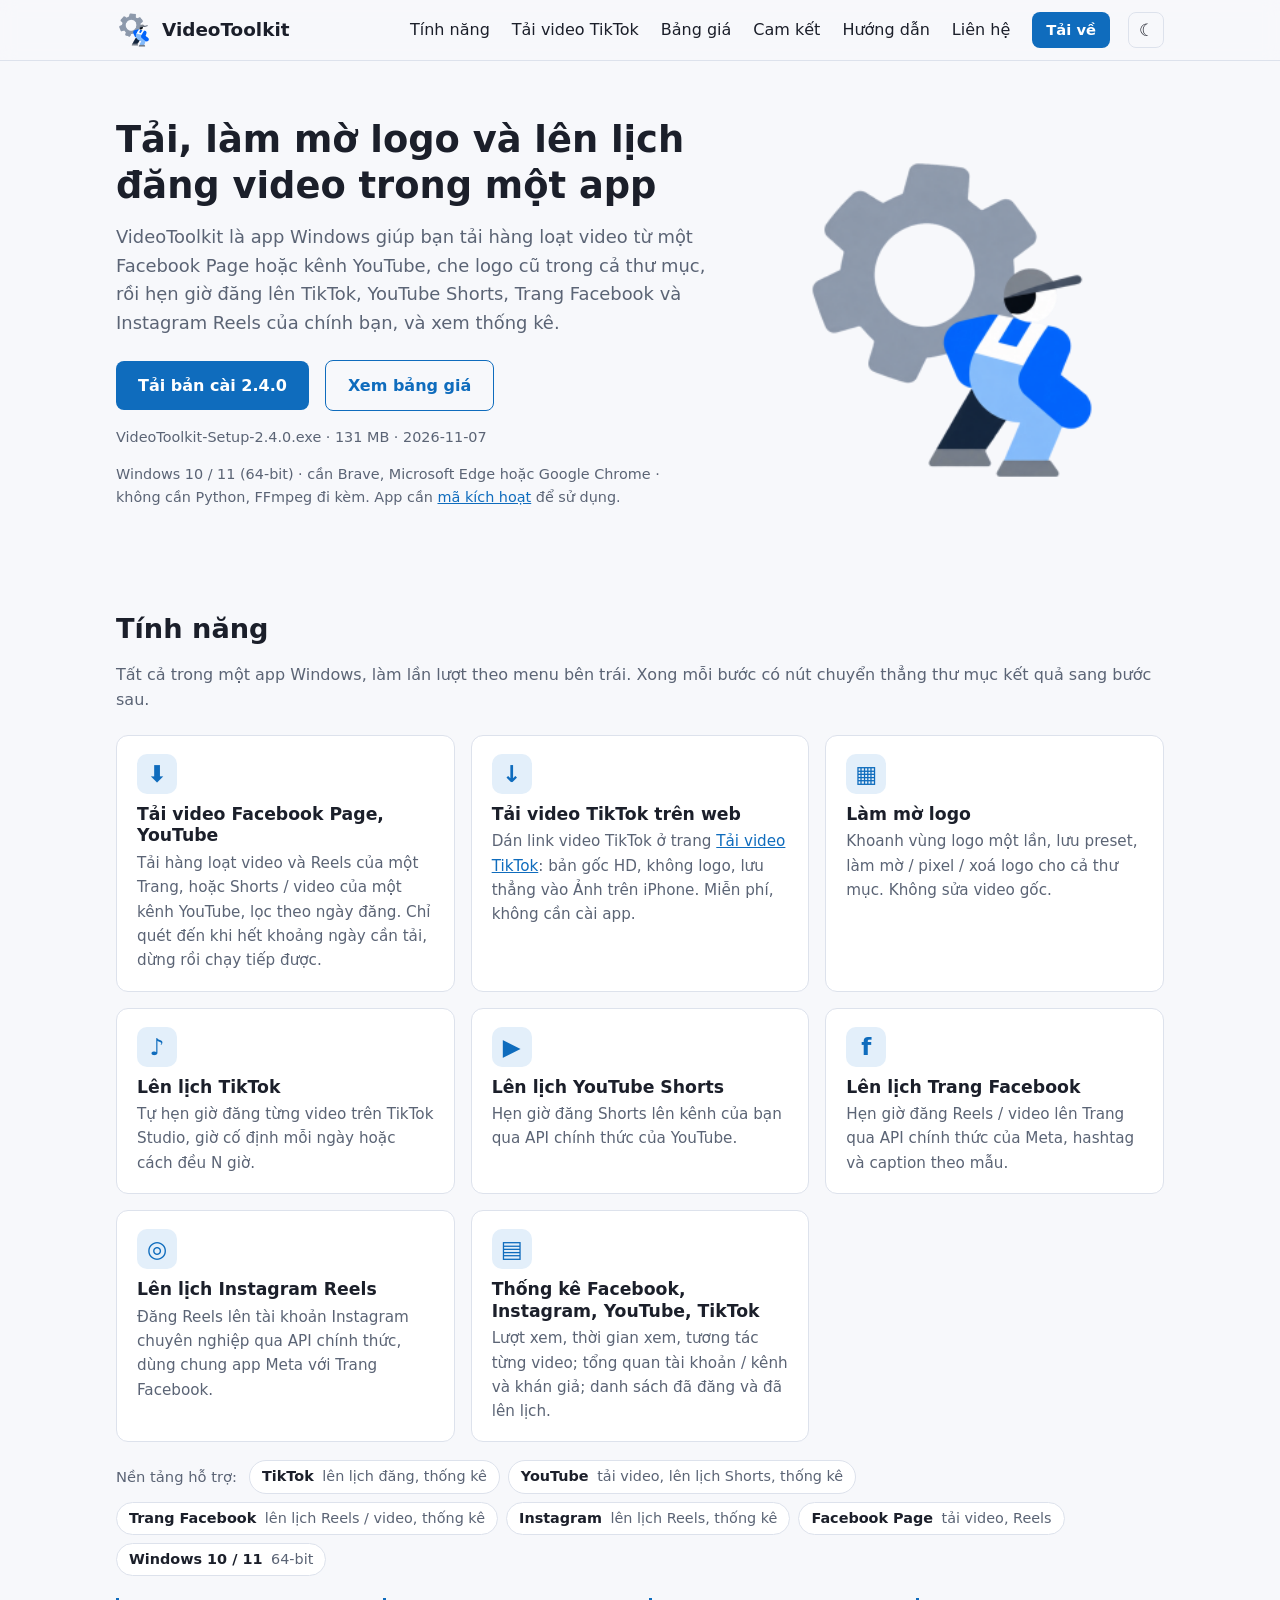
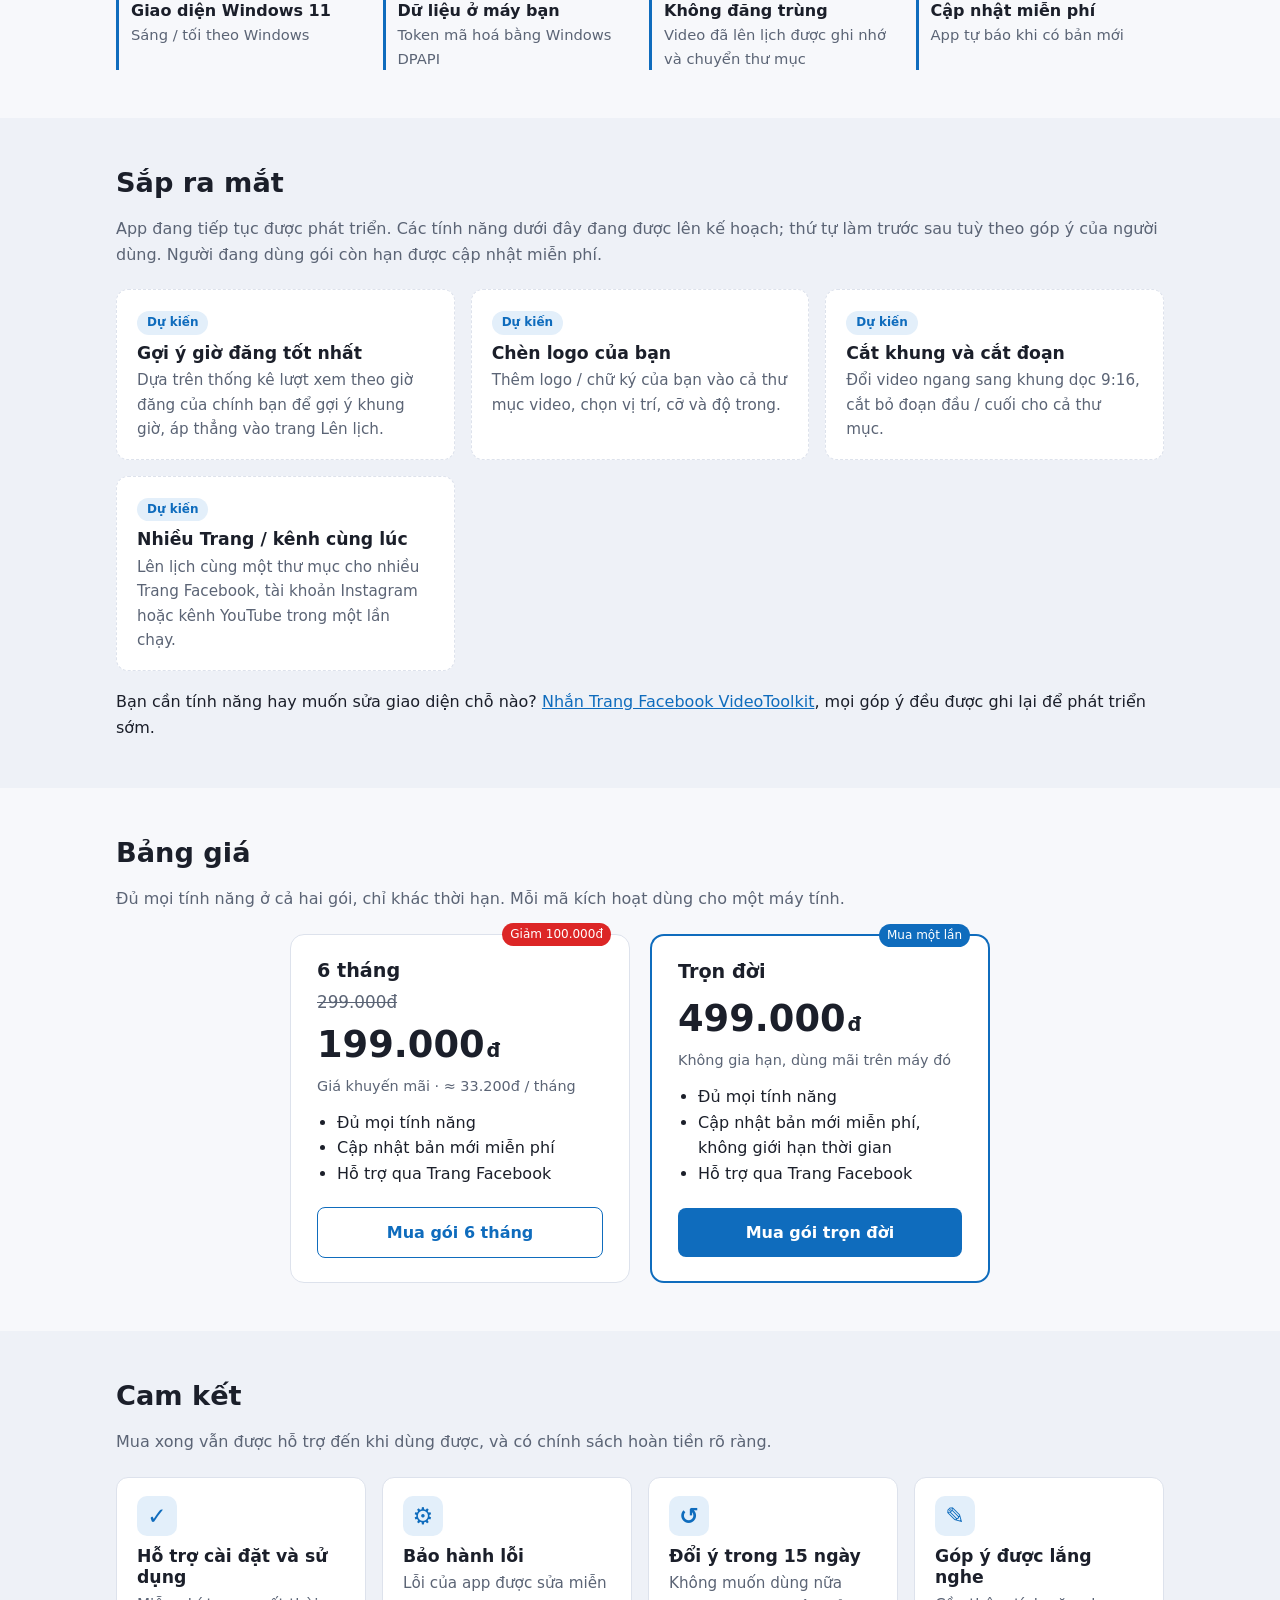
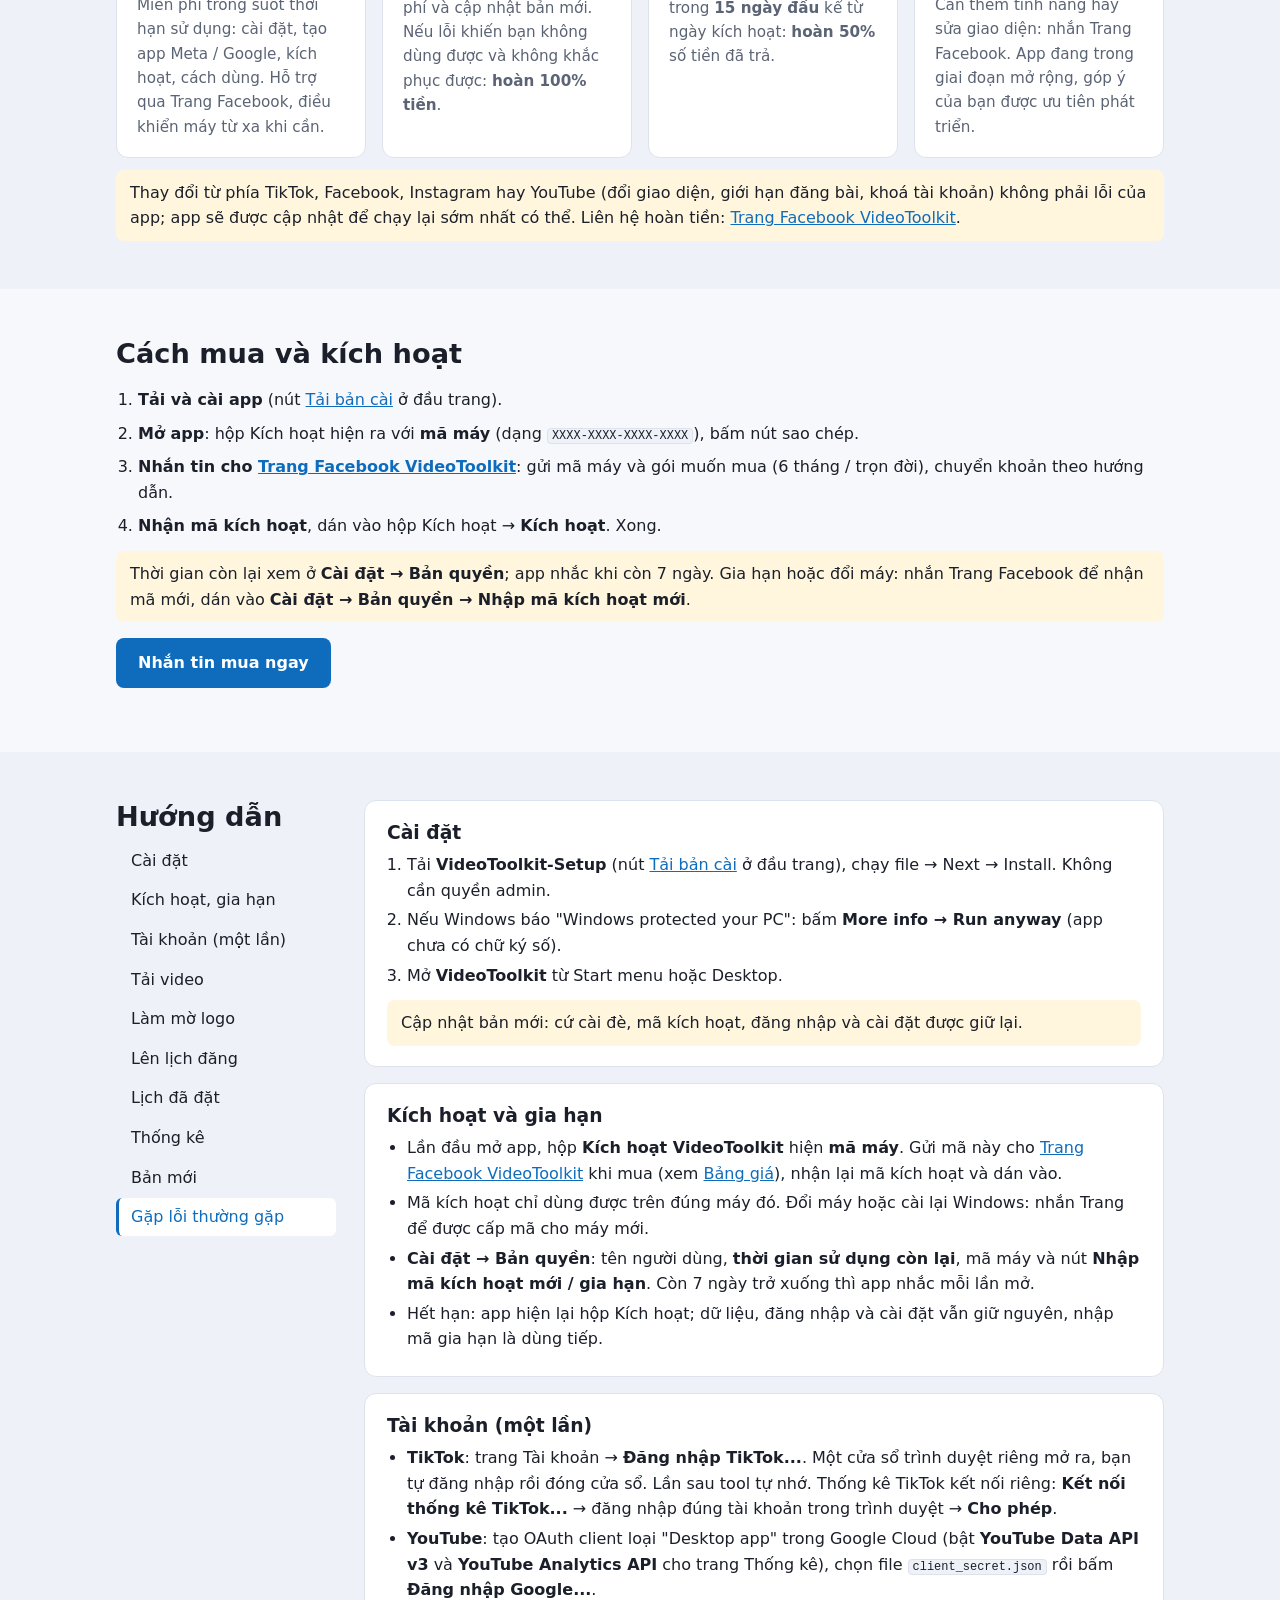
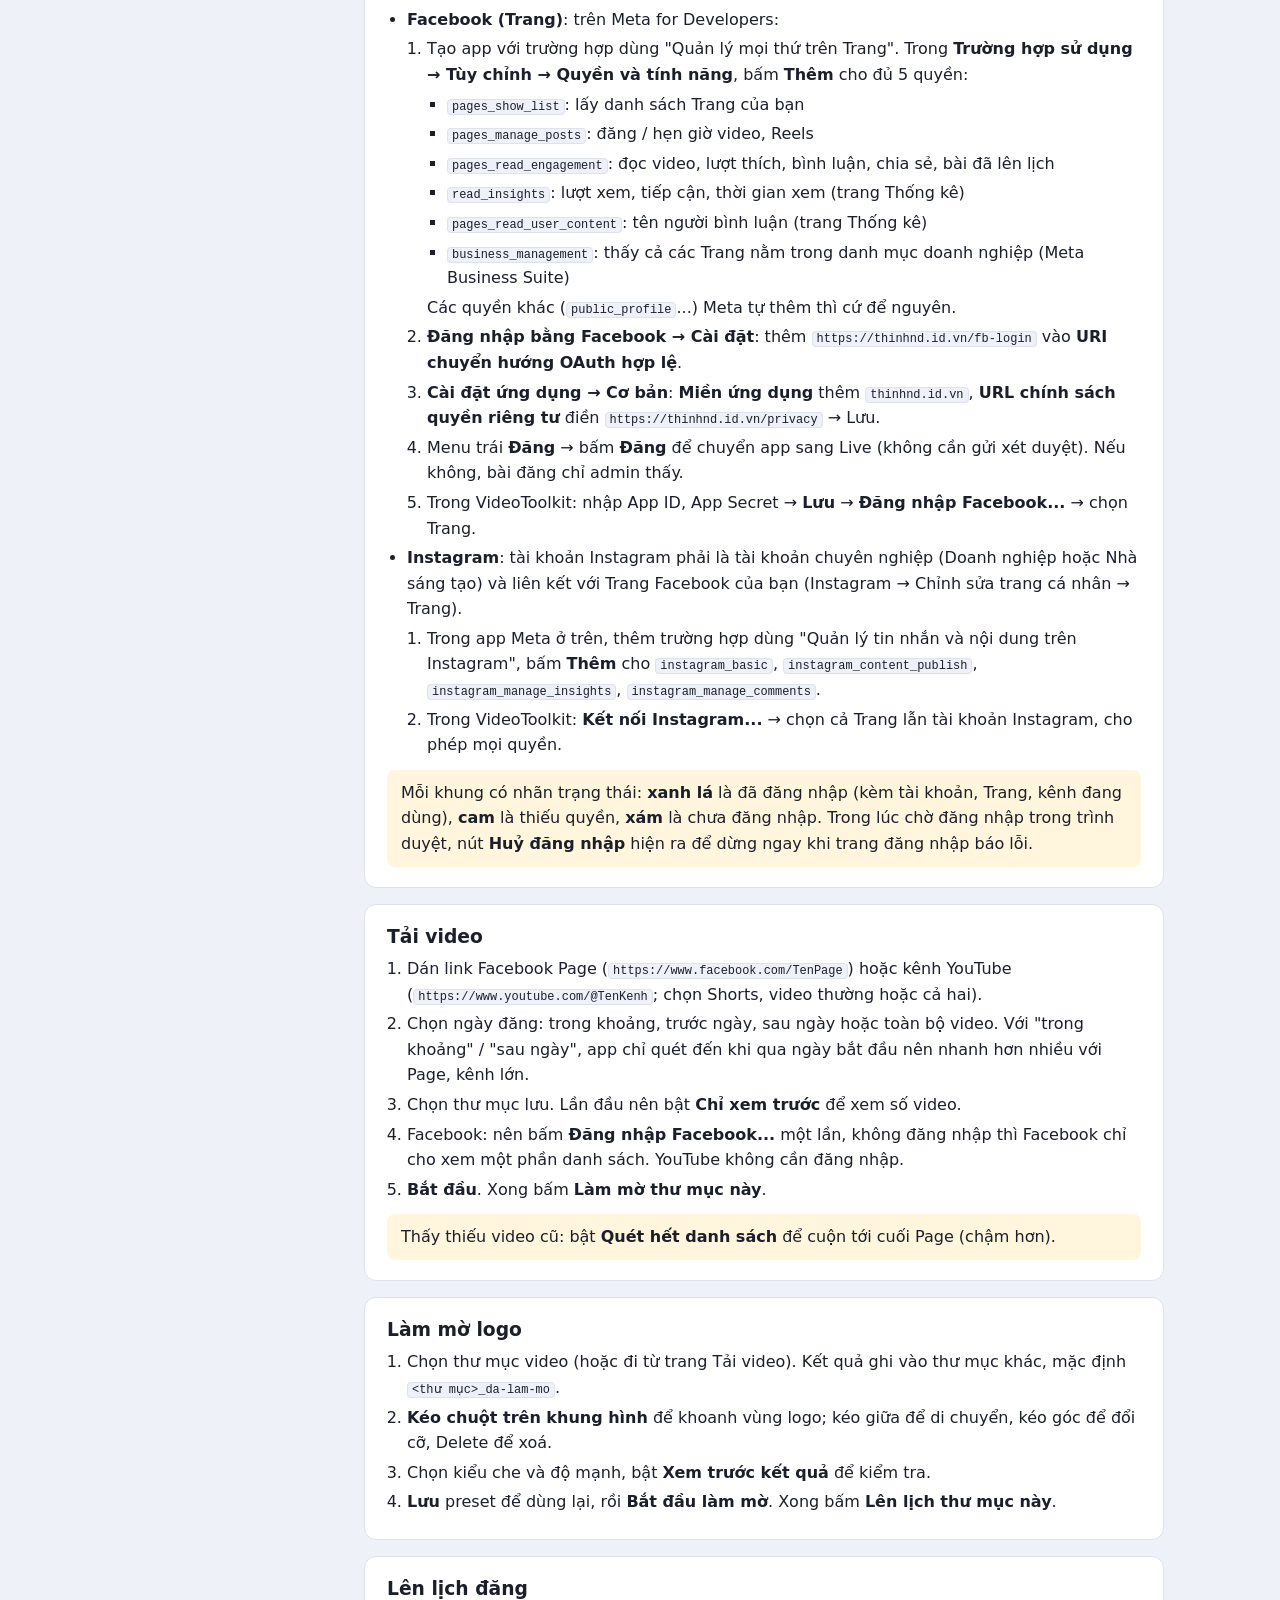
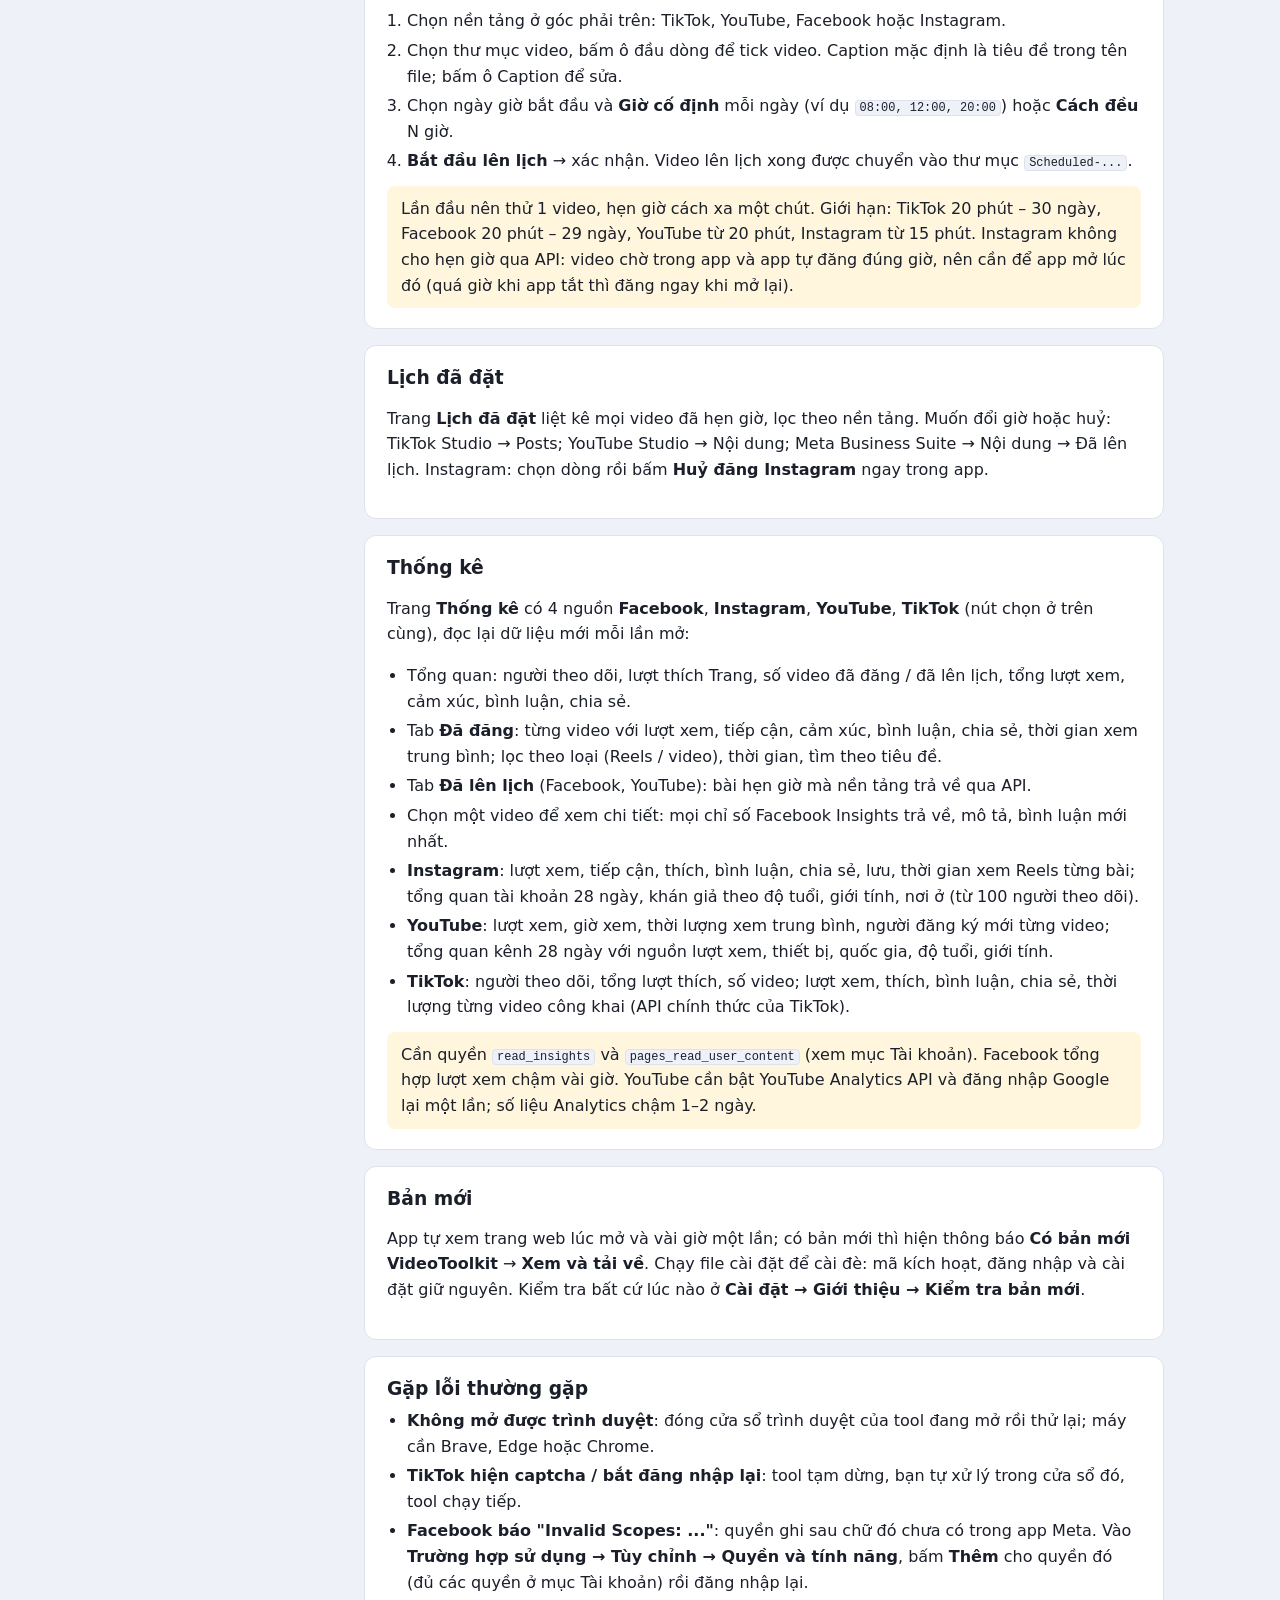
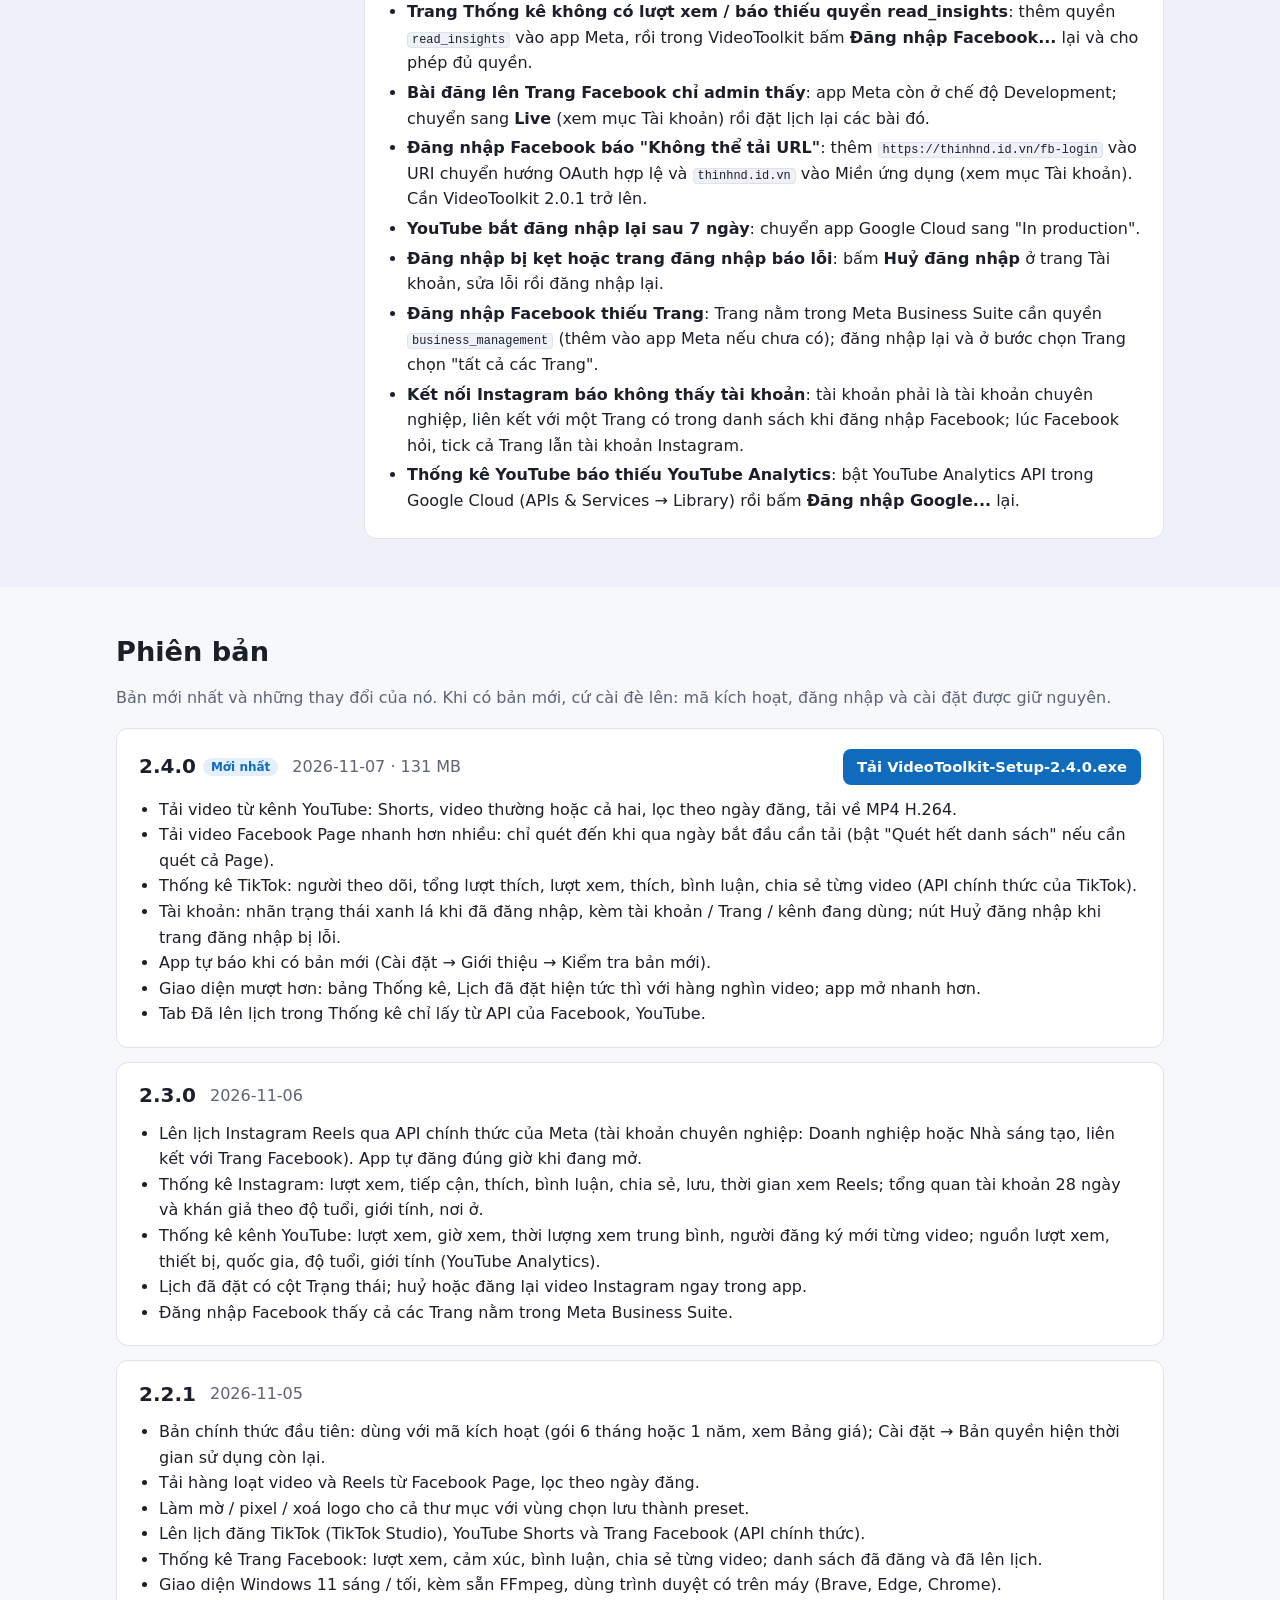
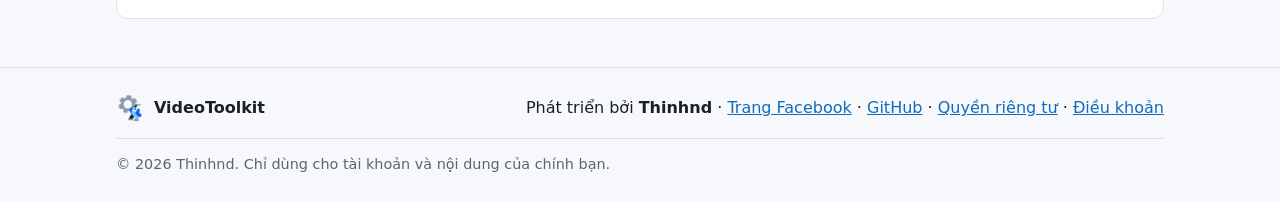
==== commit 4bccf289: "Prices: 6 months 199.000đ (sale), lifetime 499.000đ; TikTok download page fixes" ====
--- a/index.html
+++ b/index.html
@@ -7,7 +7,7 @@
   <meta name="description" content="VideoToolkit: tải video Facebook Page và kênh YouTube, làm mờ logo, lên lịch đăng TikTok, YouTube, Facebook, Instagram và xem thống kê trên Windows.">
   <link rel="icon" href="logo.png">
   <script>try{var t=localStorage.getItem("vt-theme");if(t==="light"||t==="dark")document.documentElement.dataset.theme=t}catch(e){}</script>
-  <link rel="stylesheet" href="style.css?v=13">
+  <link rel="stylesheet" href="style.css?v=15">
 </head>
 <body>
   <header class="topbar">
@@ -149,10 +149,12 @@
         <h2>Bảng giá</h2>
         <p class="muted">Đủ mọi tính năng ở cả hai gói, chỉ khác thời hạn. Mỗi mã kích hoạt dùng cho một máy tính.</p>
         <div class="plans">
-          <article class="plan">
+          <article class="plan plan-sale">
+            <span class="badge badge-sale">Giảm 100.000đ</span>
             <h3>6 tháng</h3>
-            <div class="price">299.000<span>đ</span></div>
-            <p class="muted small">≈ 49.800đ / tháng</p>
+            <div class="price-old">299.000đ</div>
+            <div class="price">199.000<span>đ</span></div>
+            <p class="muted small">Giá khuyến mãi · ≈ 33.200đ / tháng</p>
             <ul>
               <li>Đủ mọi tính năng</li>
               <li>Cập nhật bản mới miễn phí</li>
@@ -161,16 +163,16 @@
             <a class="btn btn-ghost" href="#cach-mua">Mua gói 6 tháng</a>
           </article>
           <article class="plan plan-best">
-            <span class="badge">Tiết kiệm 99.000đ</span>
-            <h3>1 năm</h3>
+            <span class="badge">Mua một lần</span>
+            <h3>Trọn đời</h3>
             <div class="price">499.000<span>đ</span></div>
-            <p class="muted small">≈ 41.600đ / tháng</p>
+            <p class="muted small">Không gia hạn, dùng mãi trên máy đó</p>
             <ul>
               <li>Đủ mọi tính năng</li>
-              <li>Cập nhật bản mới miễn phí</li>
+              <li>Cập nhật bản mới miễn phí, không giới hạn thời gian</li>
               <li>Hỗ trợ qua Trang Facebook</li>
             </ul>
-            <a class="btn" href="#cach-mua">Mua gói 1 năm</a>
+            <a class="btn" href="#cach-mua">Mua gói trọn đời</a>
           </article>
         </div>
       </div>
@@ -213,7 +215,7 @@
         <ol class="buy-steps">
           <li><b>Tải và cài app</b> (nút <a href="#tai-ve">Tải bản cài</a> ở đầu trang).</li>
           <li><b>Mở app</b>: hộp Kích hoạt hiện ra với <b>mã máy</b> (dạng <code>XXXX-XXXX-XXXX-XXXX</code>), bấm nút sao chép.</li>
-          <li><b>Nhắn tin cho <a href="https://www.facebook.com/profile.php?id=61595970523754" target="_blank" rel="noopener">Trang Facebook VideoToolkit</a></b>: gửi mã máy và gói muốn mua (6 tháng / 1 năm), chuyển khoản theo hướng dẫn.</li>
+          <li><b>Nhắn tin cho <a href="https://www.facebook.com/profile.php?id=61595970523754" target="_blank" rel="noopener">Trang Facebook VideoToolkit</a></b>: gửi mã máy và gói muốn mua (6 tháng / trọn đời), chuyển khoản theo hướng dẫn.</li>
           <li><b>Nhận mã kích hoạt</b>, dán vào hộp Kích hoạt → <b>Kích hoạt</b>. Xong.</li>
         </ol>
         <p class="note">Thời gian còn lại xem ở <b>Cài đặt → Bản quyền</b>; app nhắc khi còn 7 ngày. Gia hạn hoặc đổi máy: nhắn Trang Facebook để nhận mã mới,
@@ -384,7 +386,7 @@
     </div>
   </footer>
 
-  <script src="versions.js?v=13"></script>
-  <script src="app.js?v=13"></script>
+  <script src="versions.js?v=14"></script>
+  <script src="app.js?v=14"></script>
 </body>
 </html>
--- a/style.css
+++ b/style.css
@@ -147,6 +147,10 @@
 .plan-best .badge { position: absolute; top: -12px; right: 18px; background: var(--accent); color: var(--accent-text); }
 .plan h3 { margin: 0; font-size: 1.2rem; }
 .price { font-size: 2.3rem; font-weight: 700; margin: 6px 0 0; }
+/* a plan on sale: the usual price struck through above the sale price */
+.price-old { color: var(--muted); text-decoration: line-through; font-size: 1.05rem; margin: 6px 0 -6px; }
+.plan-sale { position: relative; }
+.plan-sale .badge-sale { position: absolute; top: -12px; right: 18px; background: #dc2626; color: #fff; }
 .price span { font-size: 1.2rem; margin-left: 2px; }
 .plan p { margin: 0 0 12px; }
 .plan ul { margin: 0 0 20px; padding-left: 20px; flex: 1; }
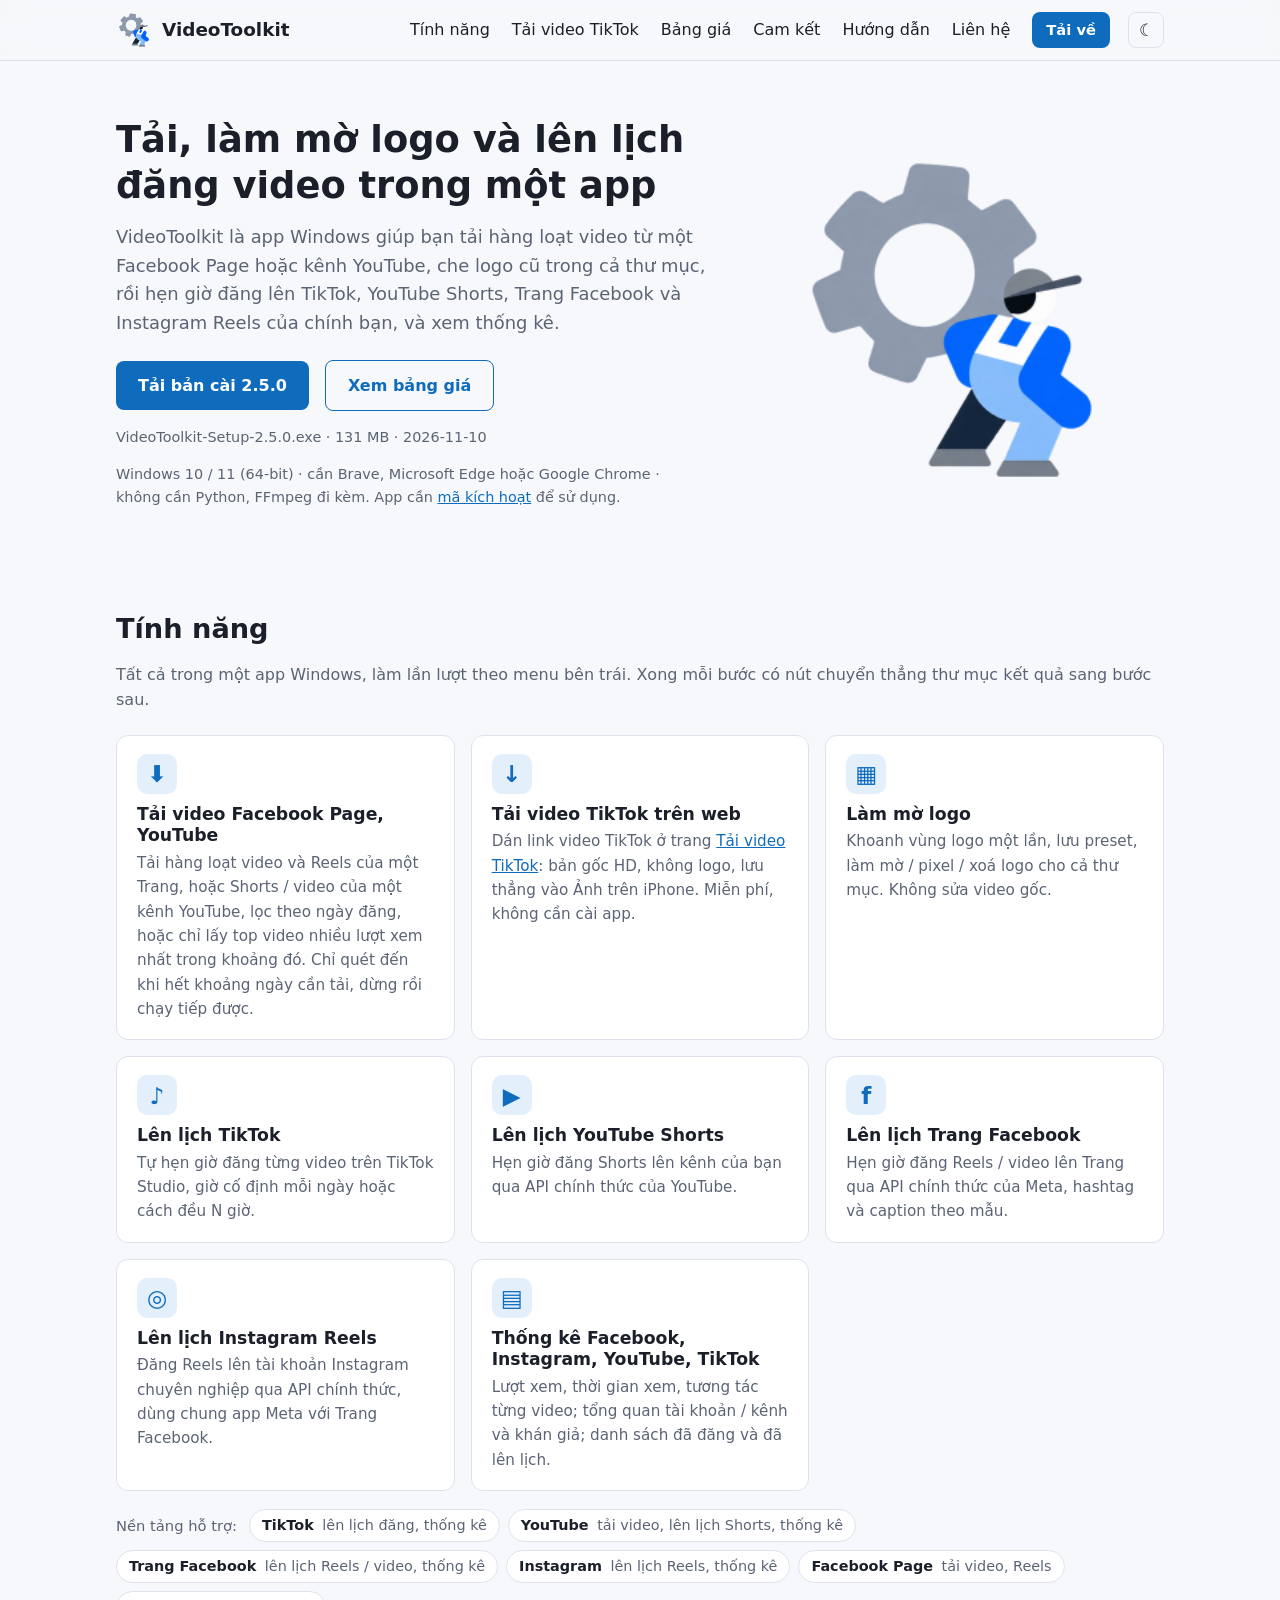
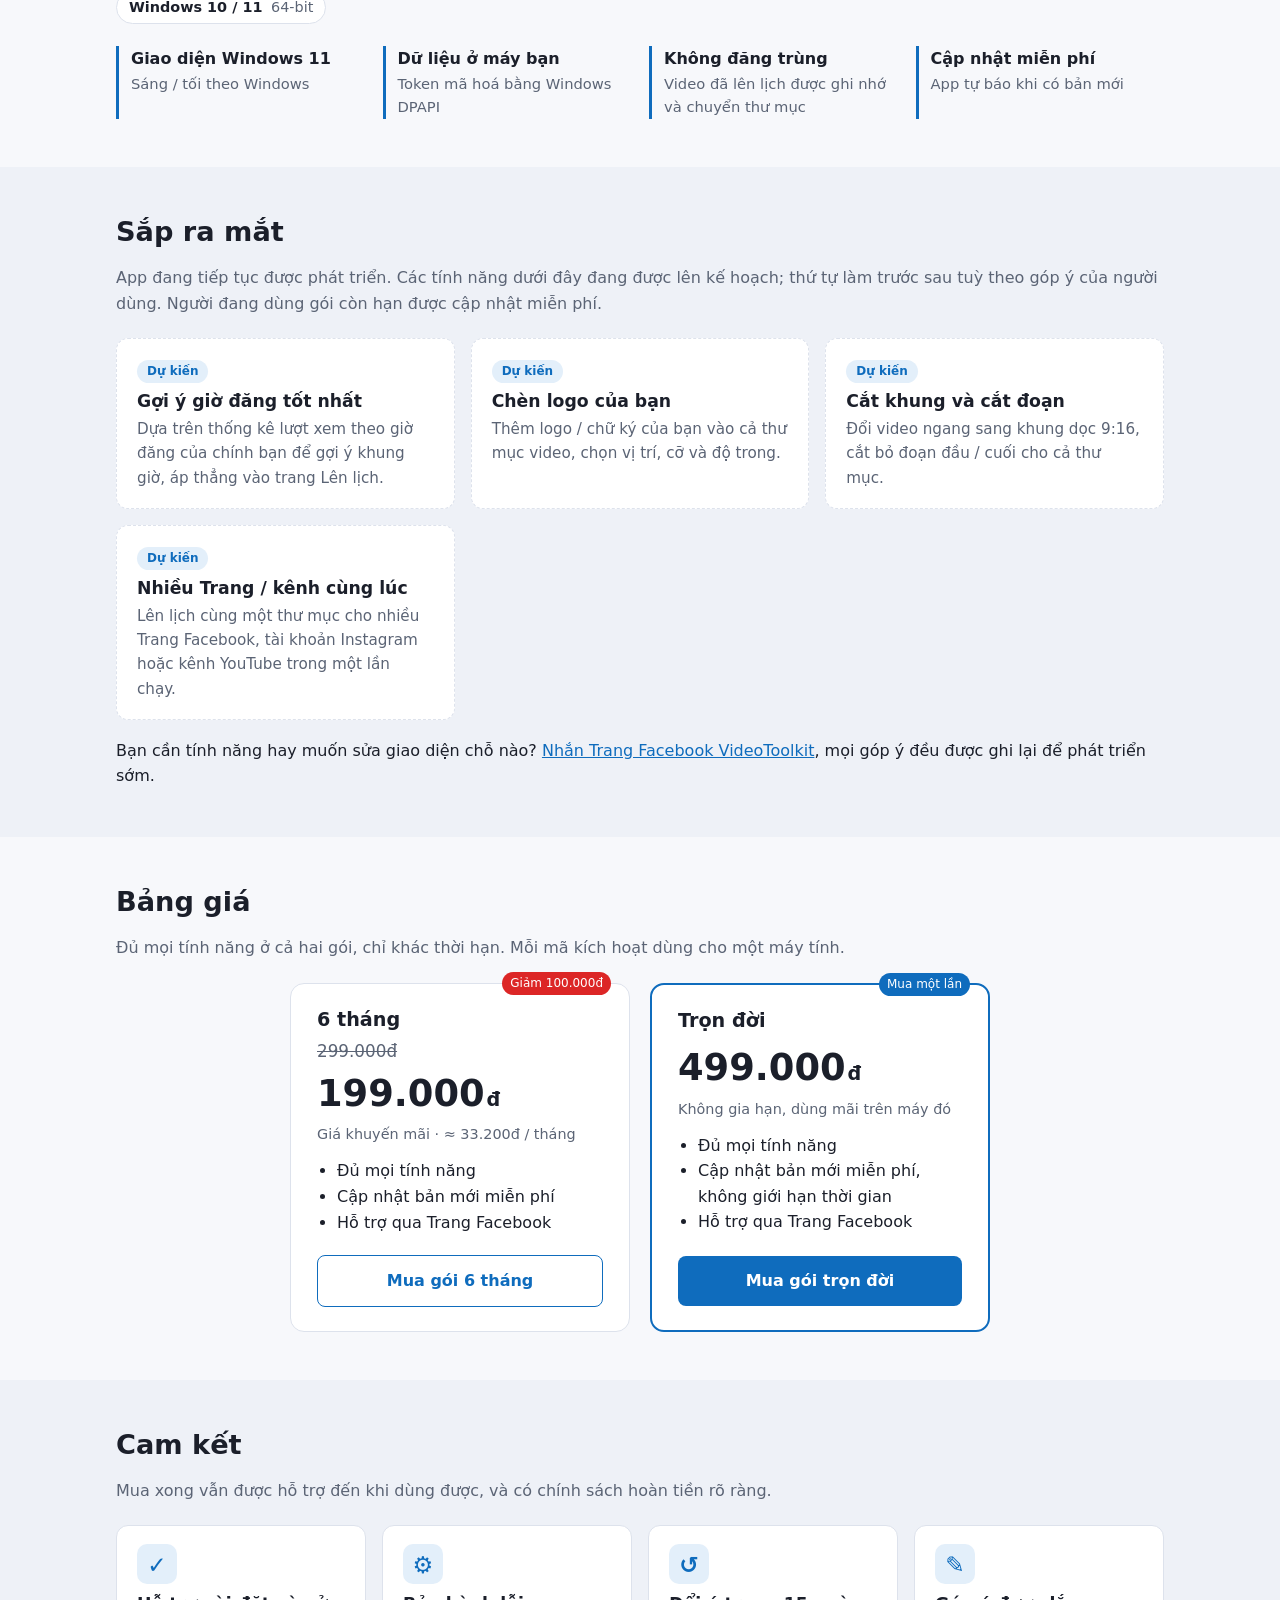
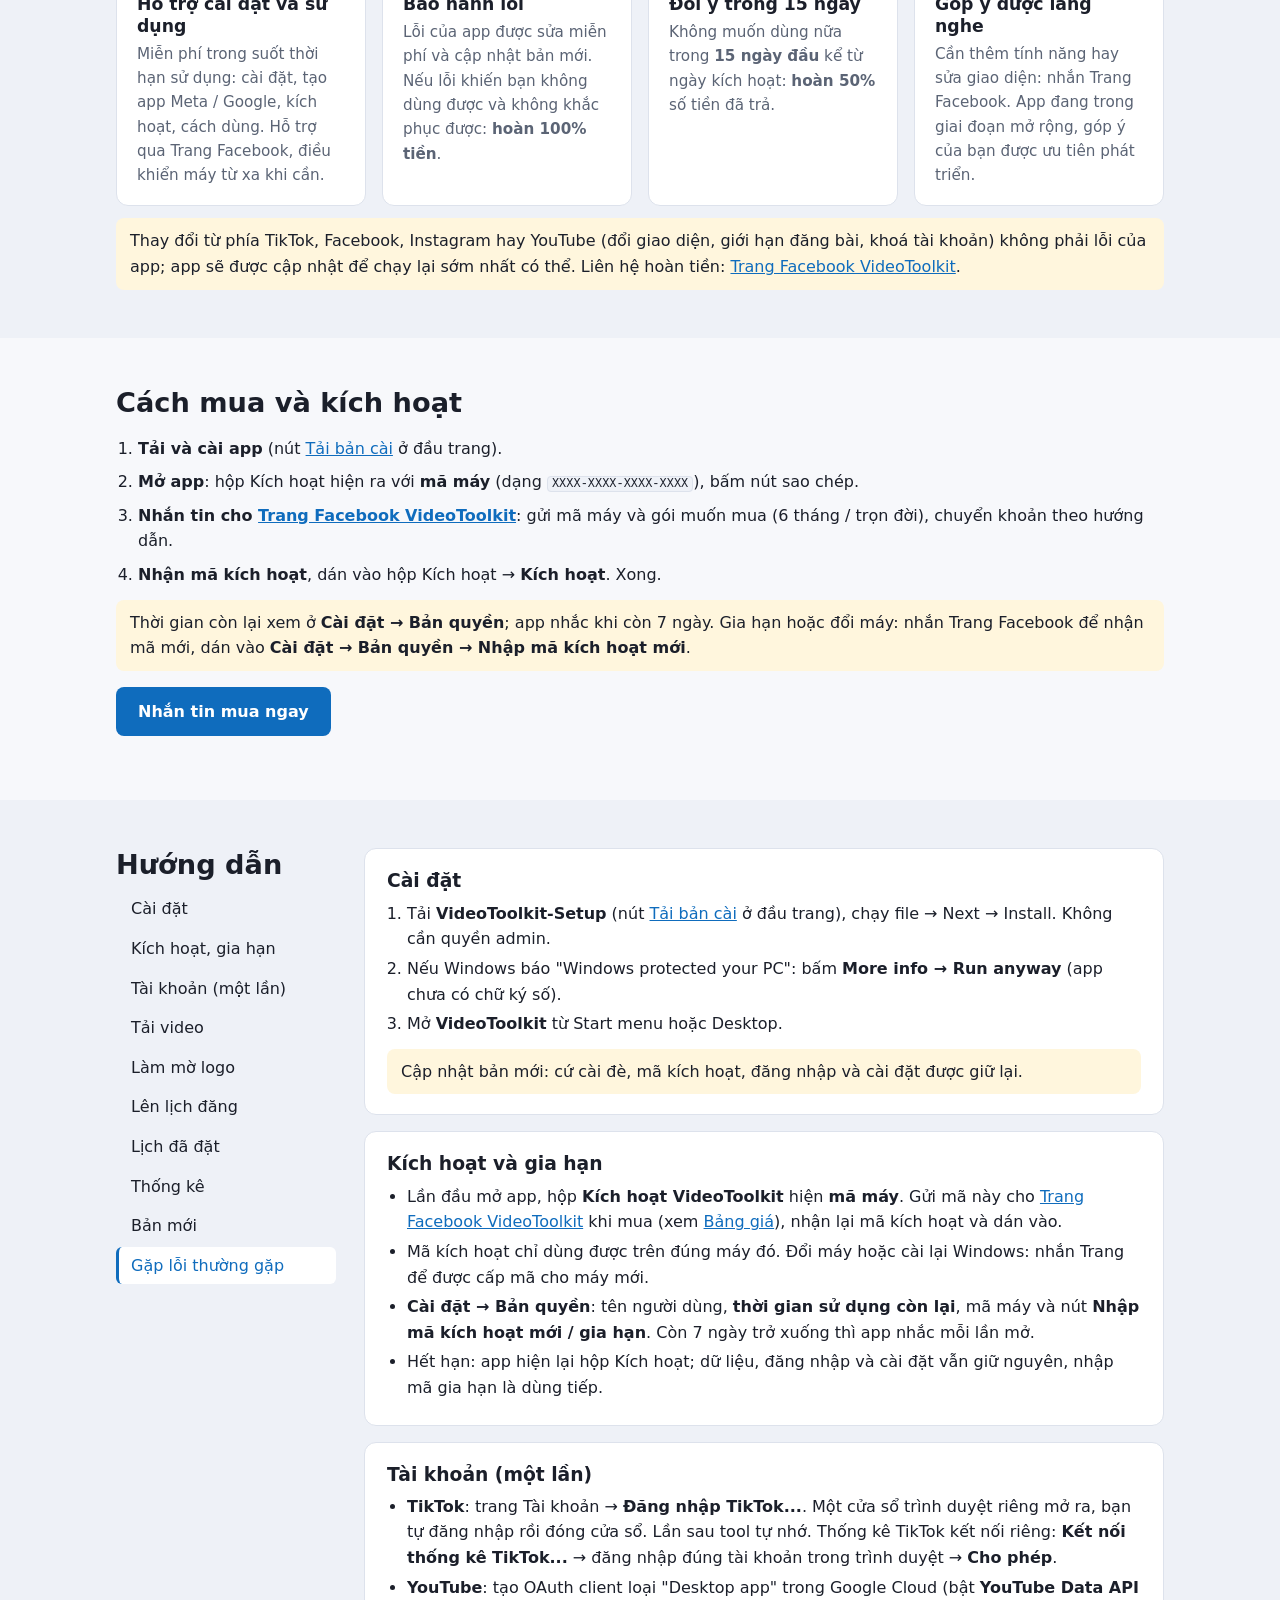
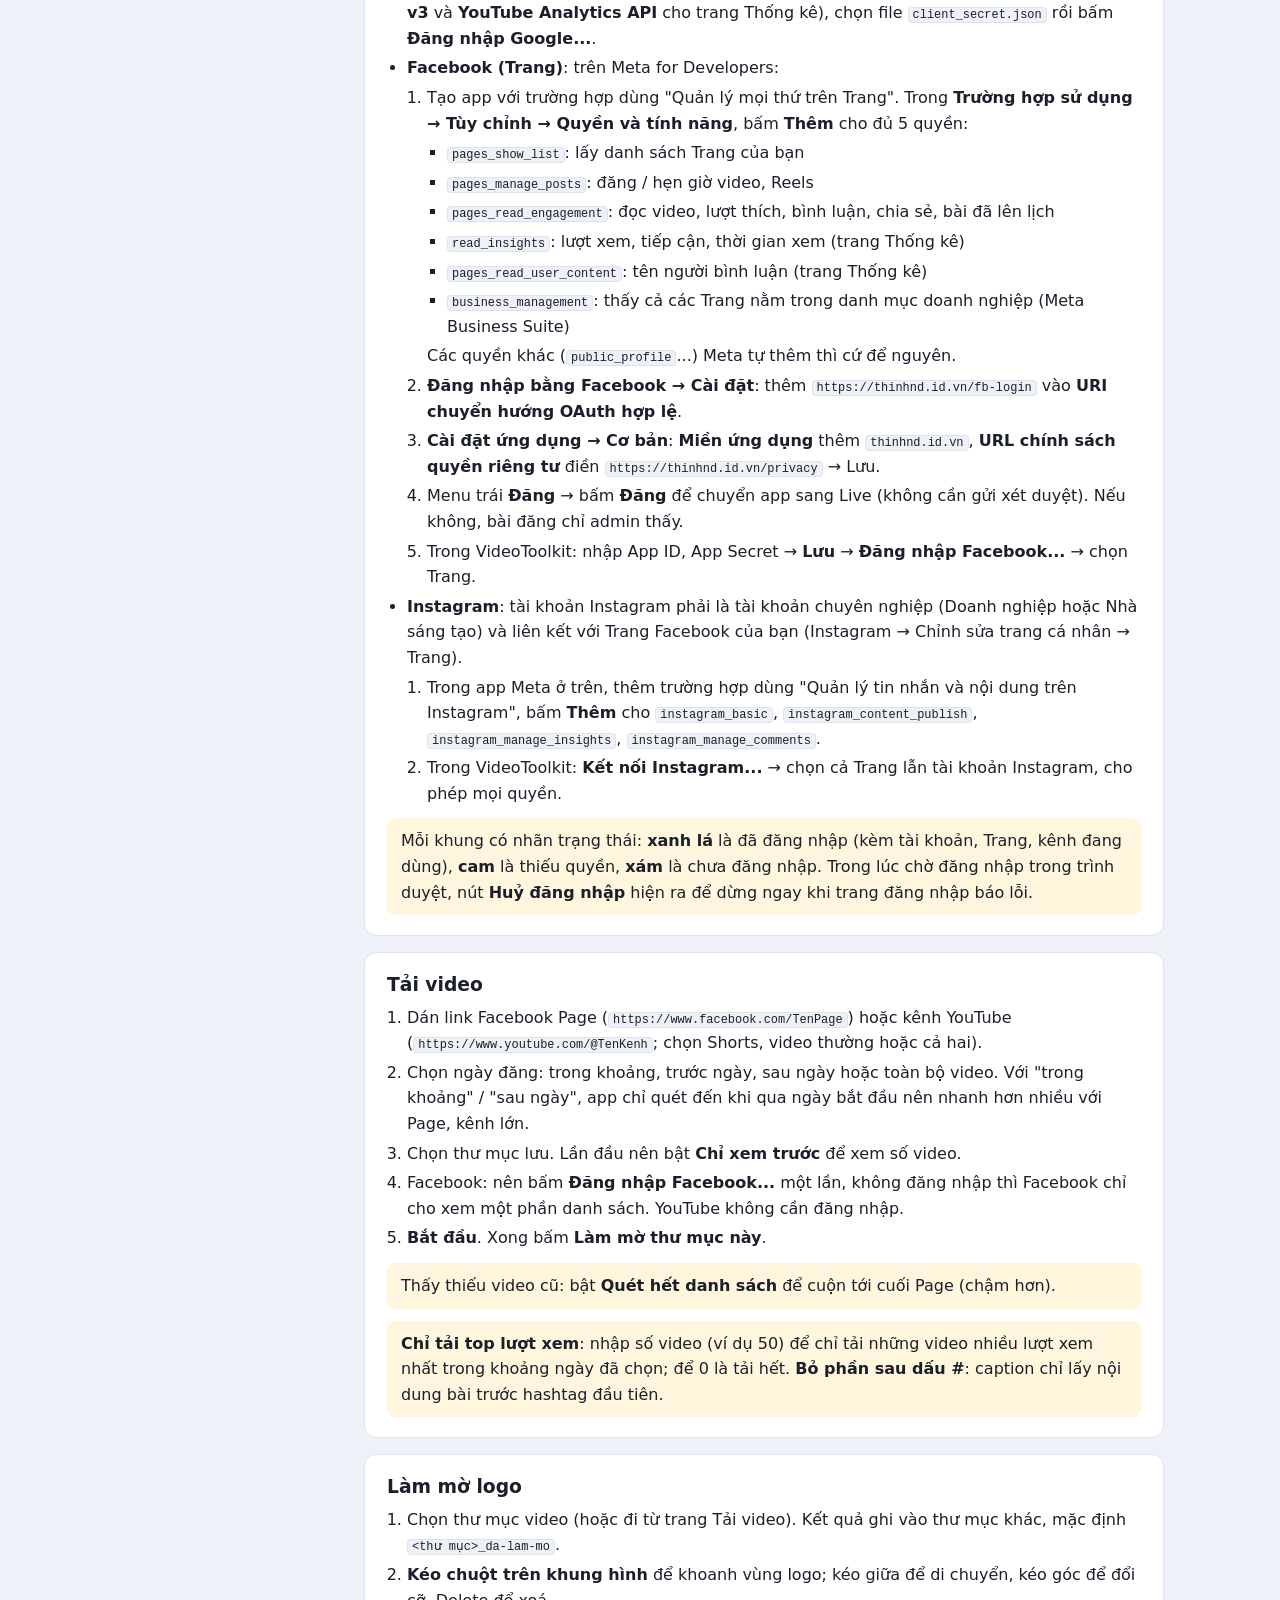
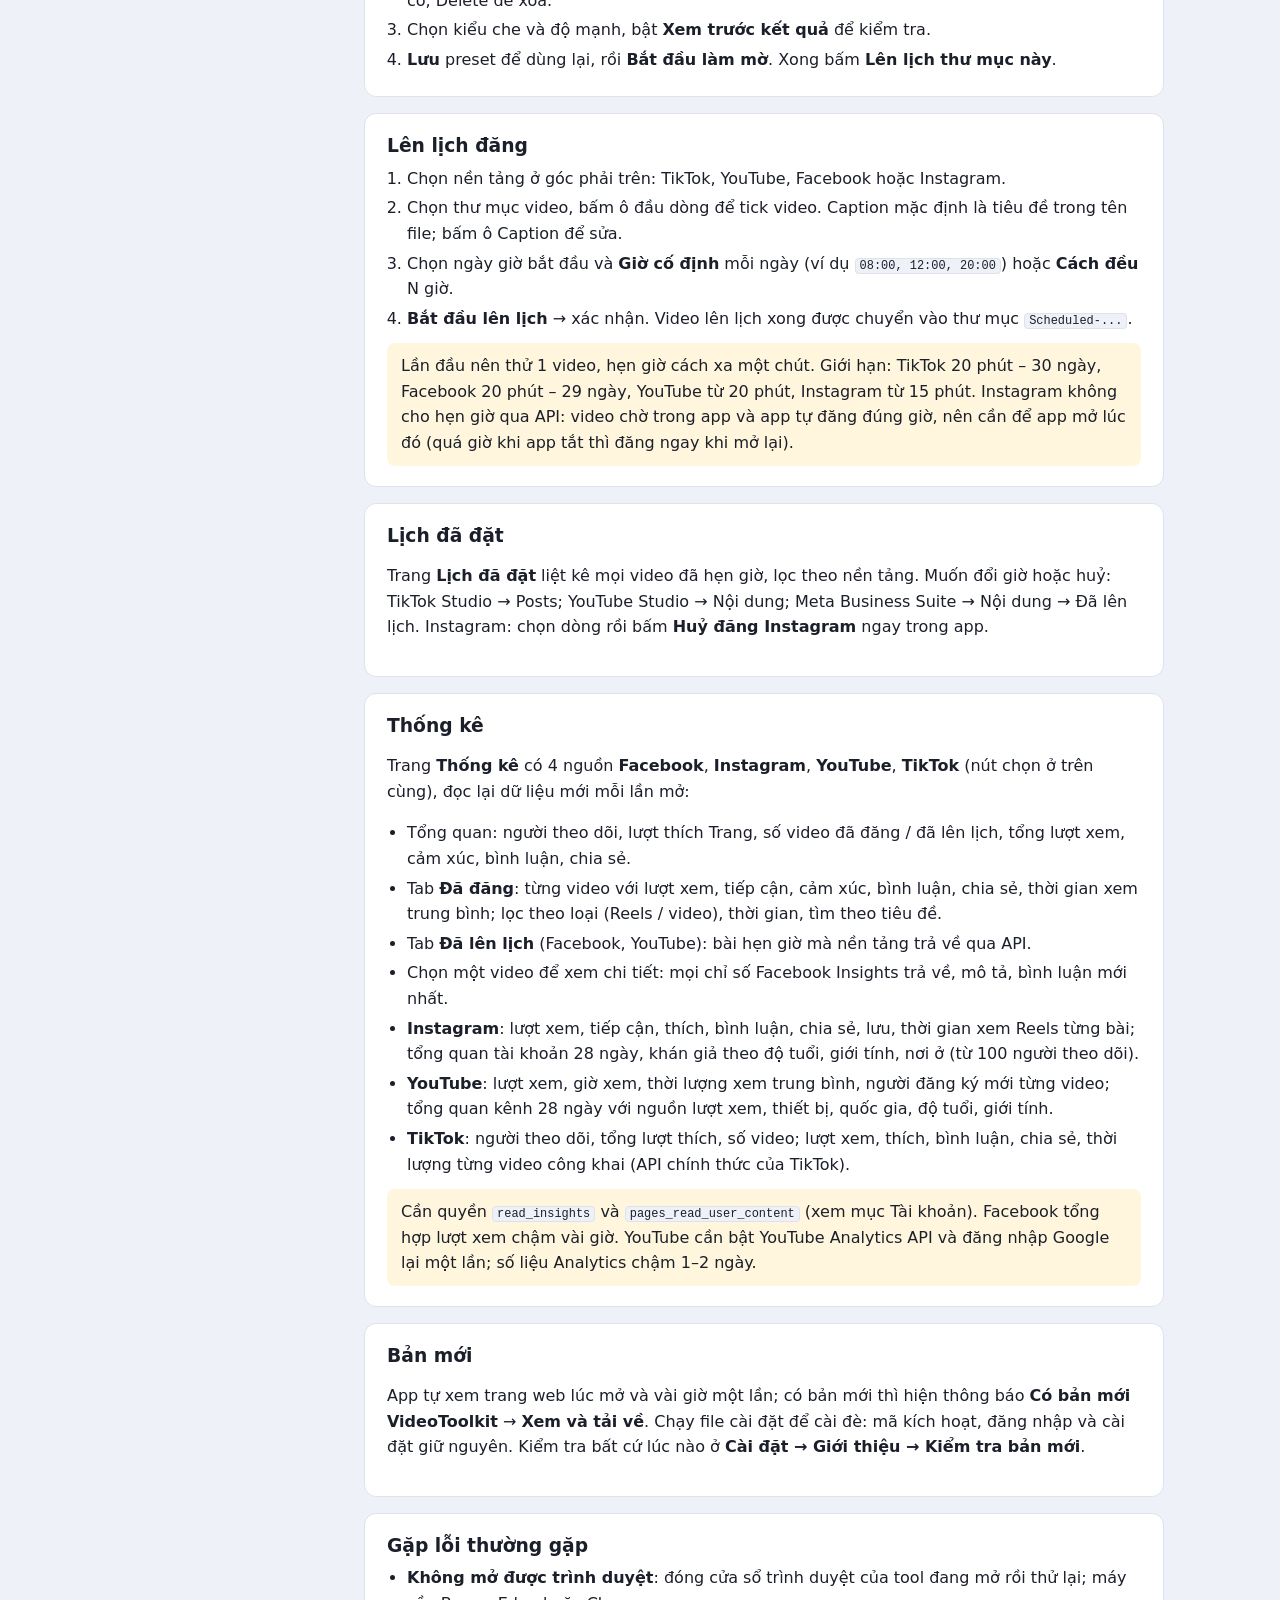
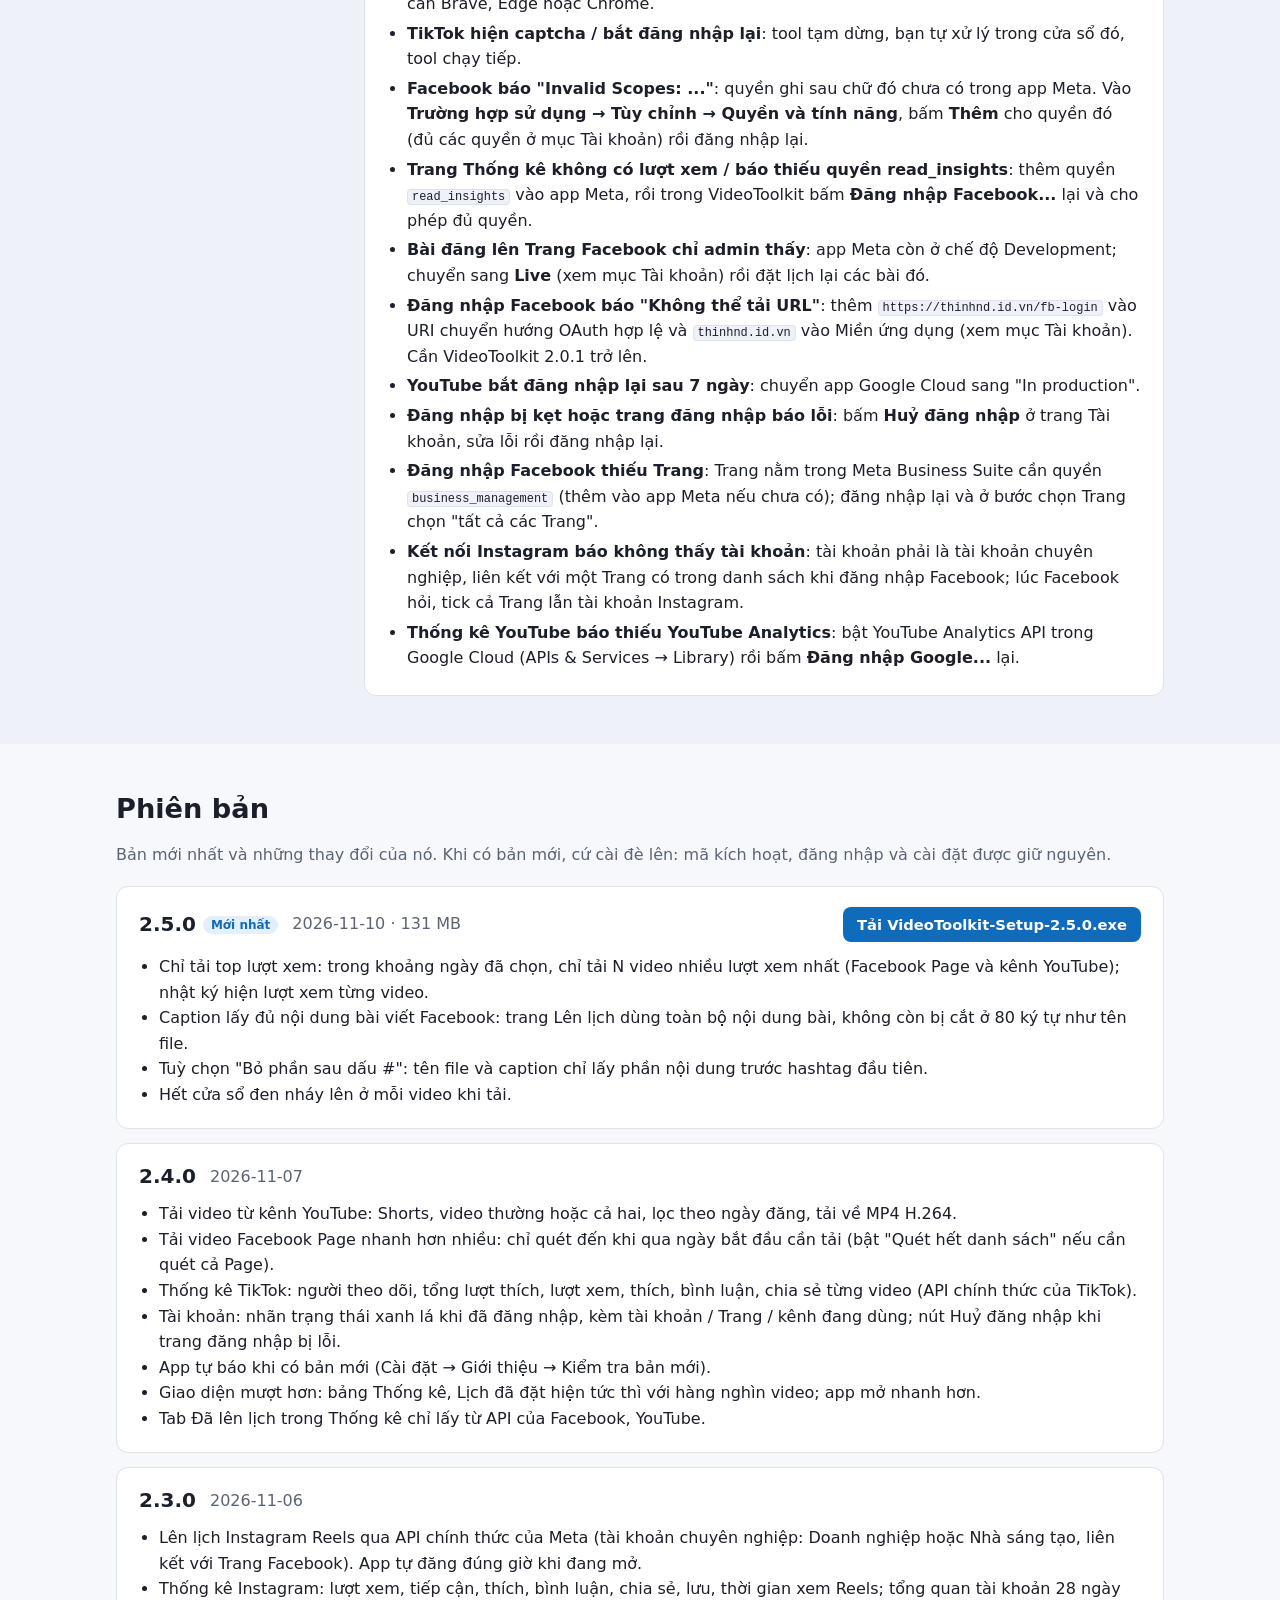
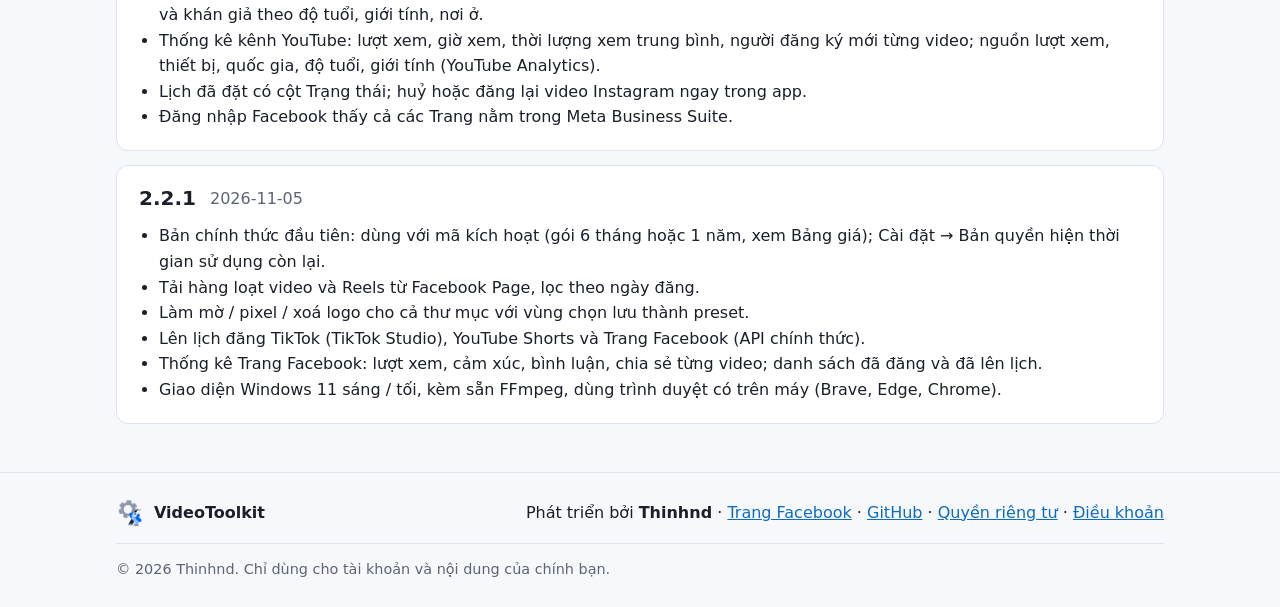
==== commit 57238625: "VideoToolkit 2.5.0" ====
--- a/index.html
+++ b/index.html
@@ -7,7 +7,7 @@
   <meta name="description" content="VideoToolkit: tải video Facebook Page và kênh YouTube, làm mờ logo, lên lịch đăng TikTok, YouTube, Facebook, Instagram và xem thống kê trên Windows.">
   <link rel="icon" href="logo.png">
   <script>try{var t=localStorage.getItem("vt-theme");if(t==="light"||t==="dark")document.documentElement.dataset.theme=t}catch(e){}</script>
-  <link rel="stylesheet" href="style.css?v=15">
+  <link rel="stylesheet" href="style.css?v=16">
 </head>
 <body>
   <header class="topbar">
@@ -56,7 +56,7 @@
           <article class="feature">
             <div class="feature-icon">⬇</div>
             <h3>Tải video Facebook Page, YouTube</h3>
-            <p>Tải hàng loạt video và Reels của một Trang, hoặc Shorts / video của một kênh YouTube, lọc theo ngày đăng. Chỉ quét đến khi hết khoảng ngày cần tải, dừng rồi chạy tiếp được.</p>
+            <p>Tải hàng loạt video và Reels của một Trang, hoặc Shorts / video của một kênh YouTube, lọc theo ngày đăng, hoặc chỉ lấy top video nhiều lượt xem nhất trong khoảng đó. Chỉ quét đến khi hết khoảng ngày cần tải, dừng rồi chạy tiếp được.</p>
           </article>
           <article class="feature">
             <div class="feature-icon">↓</div>
@@ -304,6 +304,7 @@
               <li><b>Bắt đầu</b>. Xong bấm <b>Làm mờ thư mục này</b>.</li>
             </ol>
             <p class="note">Thấy thiếu video cũ: bật <b>Quét hết danh sách</b> để cuộn tới cuối Page (chậm hơn).</p>
+            <p class="note"><b>Chỉ tải top lượt xem</b>: nhập số video (ví dụ 50) để chỉ tải những video nhiều lượt xem nhất trong khoảng ngày đã chọn; để 0 là tải hết. <b>Bỏ phần sau dấu #</b>: caption chỉ lấy nội dung bài trước hashtag đầu tiên.</p>
           </article>
           <article id="hd-lam-mo">
             <h3>Làm mờ logo</h3>
@@ -386,7 +387,7 @@
     </div>
   </footer>
 
-  <script src="versions.js?v=14"></script>
-  <script src="app.js?v=14"></script>
+  <script src="versions.js?v=15"></script>
+  <script src="app.js?v=15"></script>
 </body>
 </html>
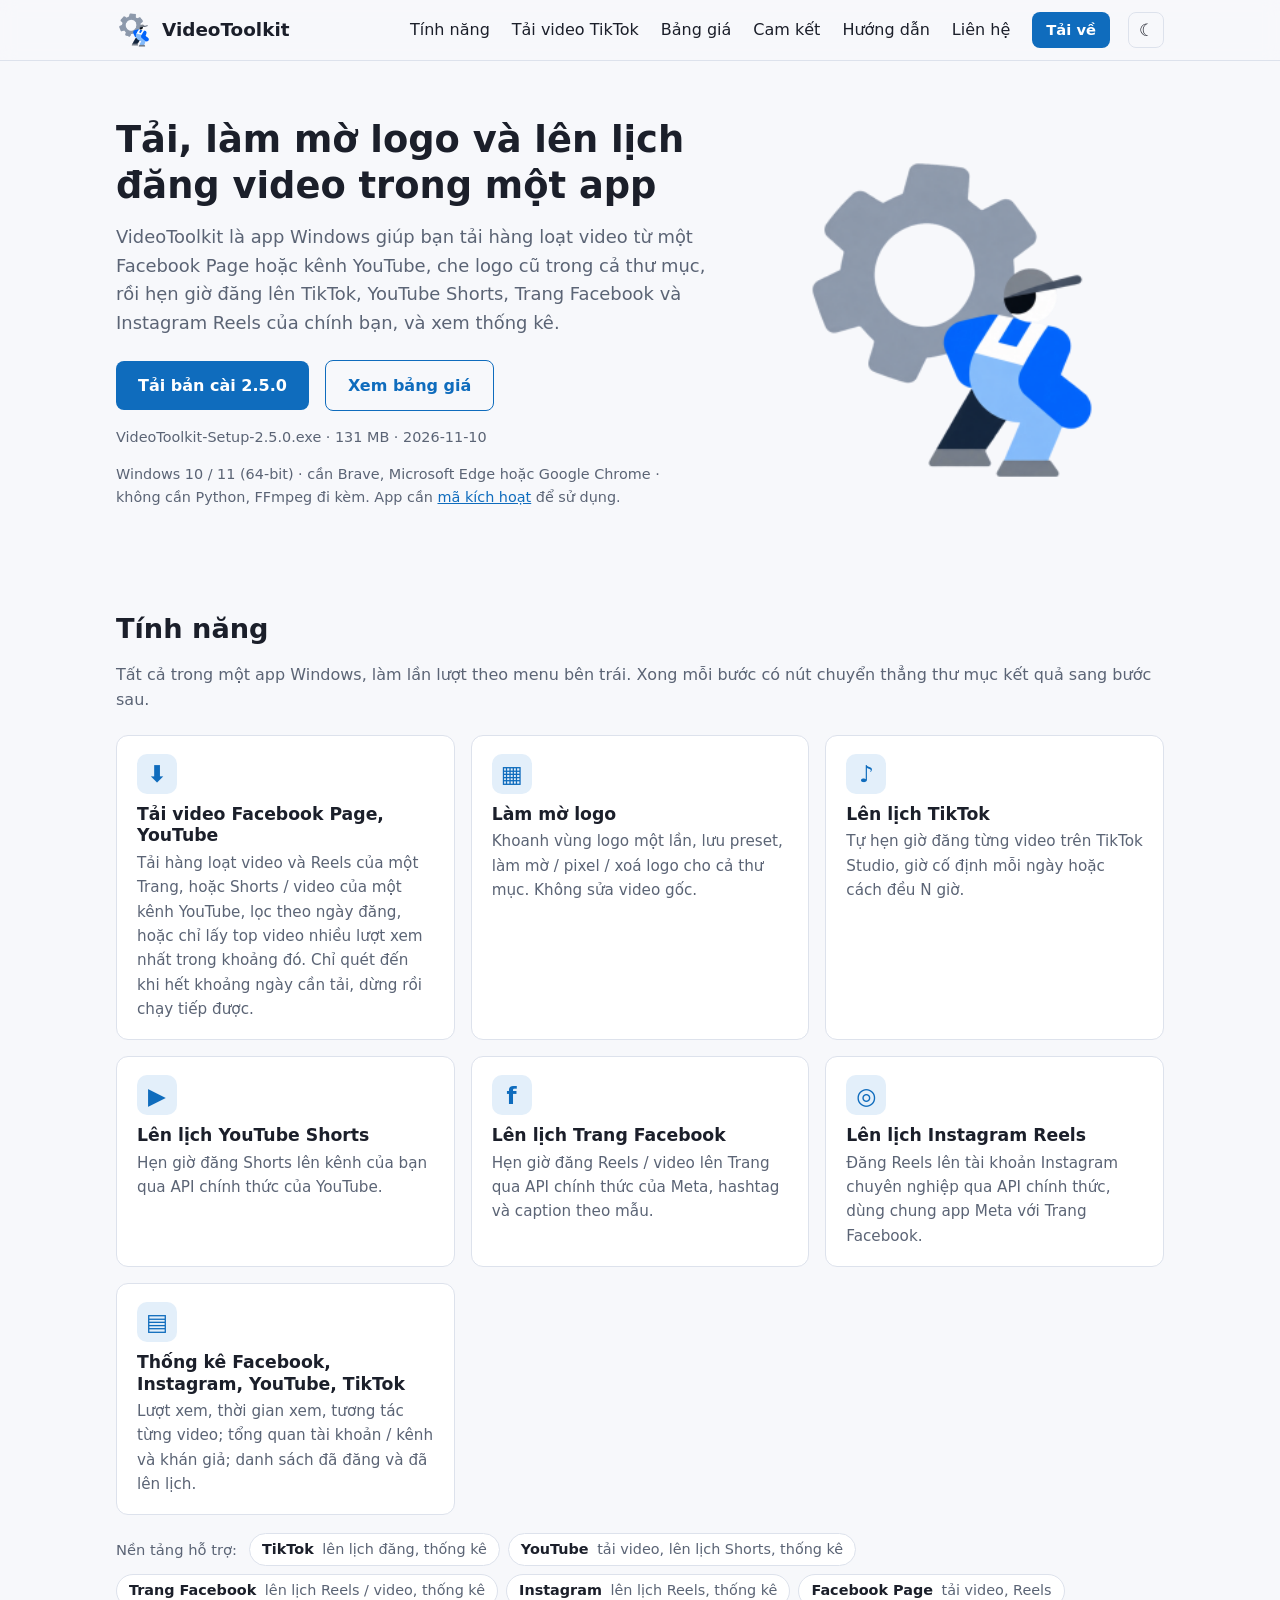
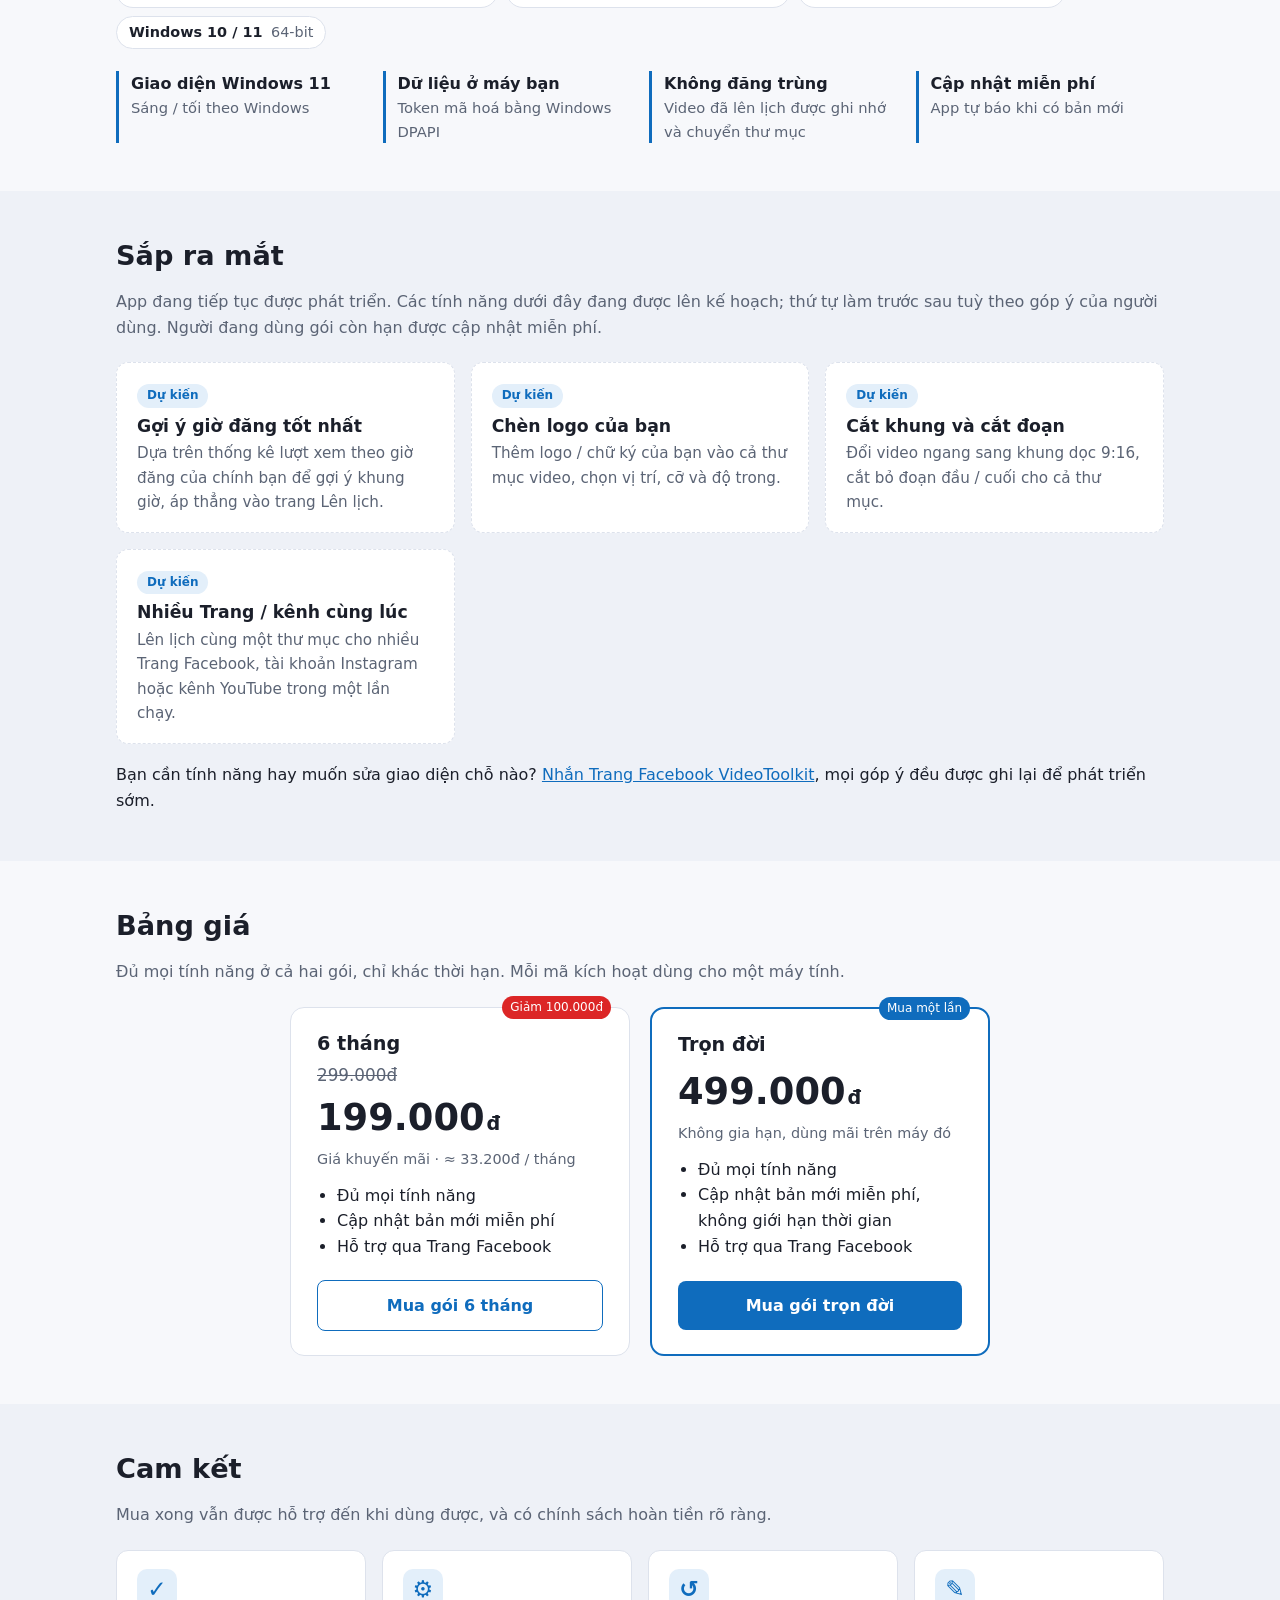
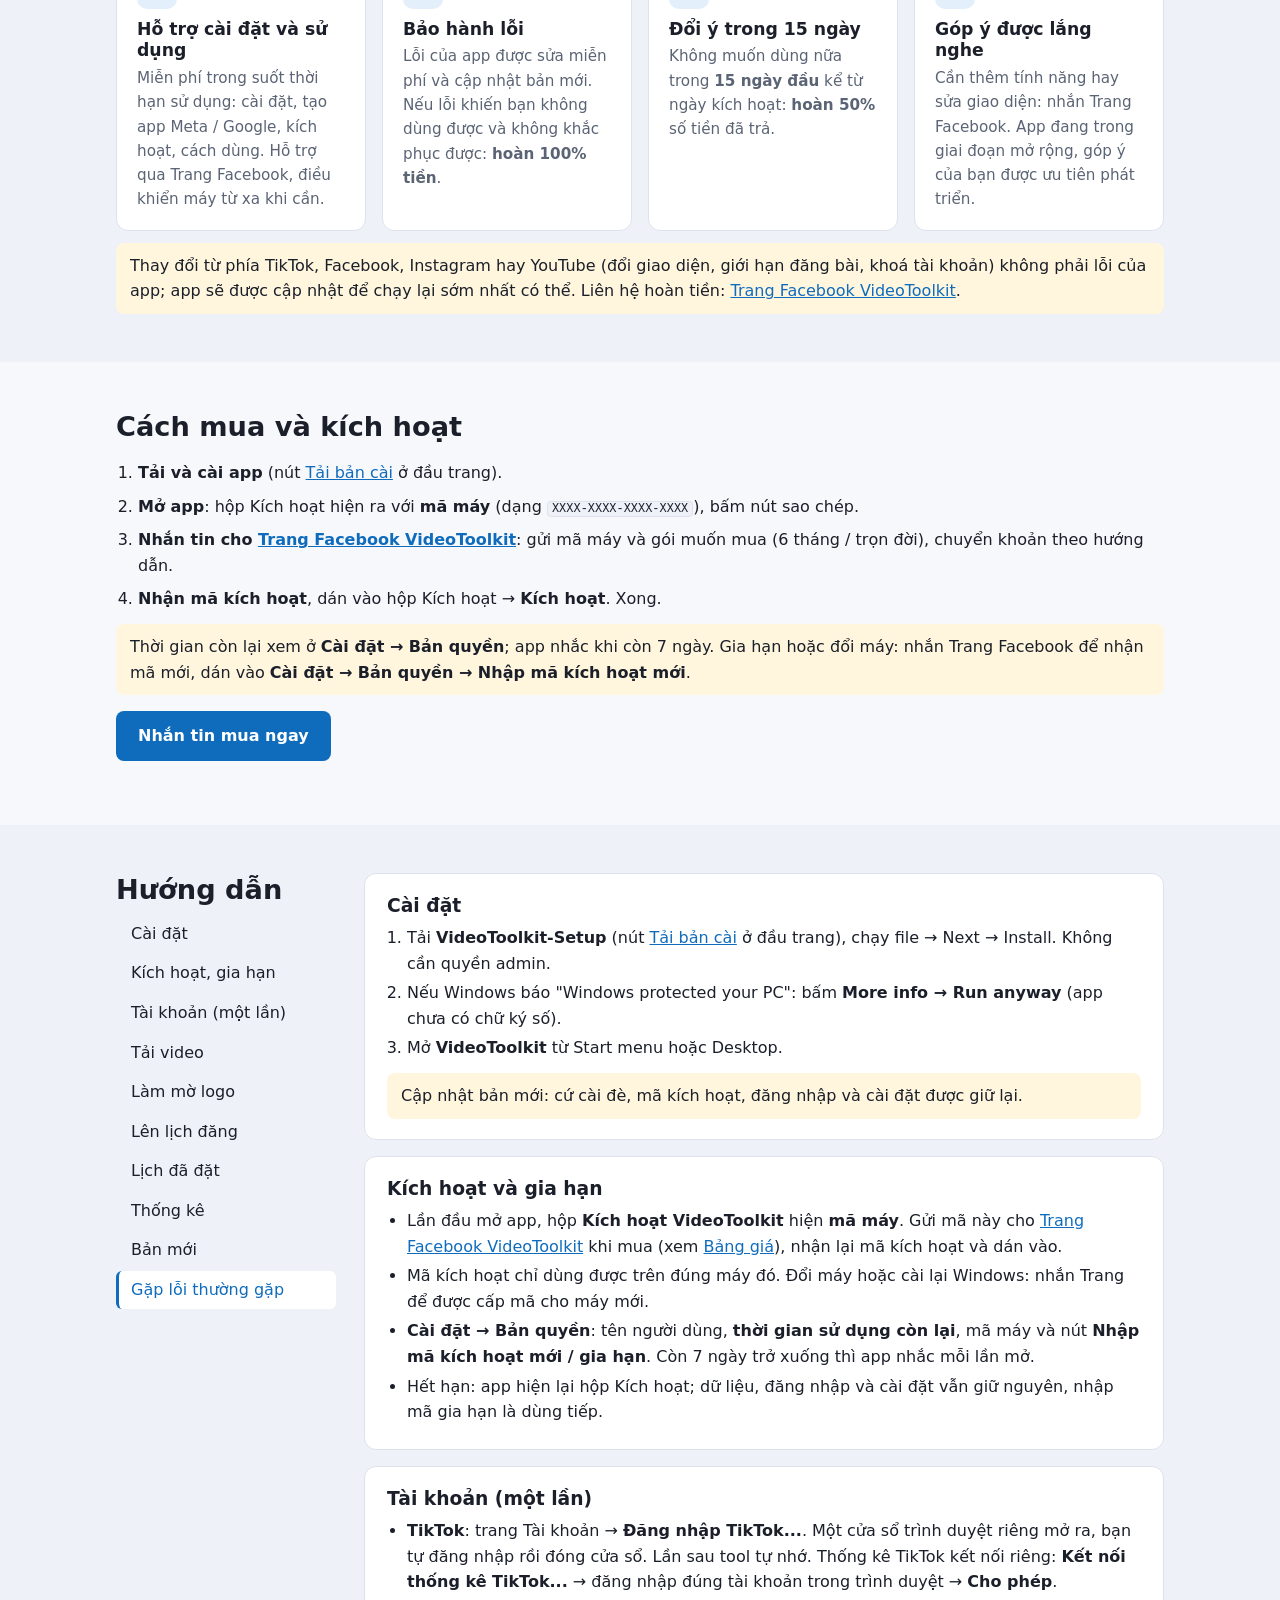
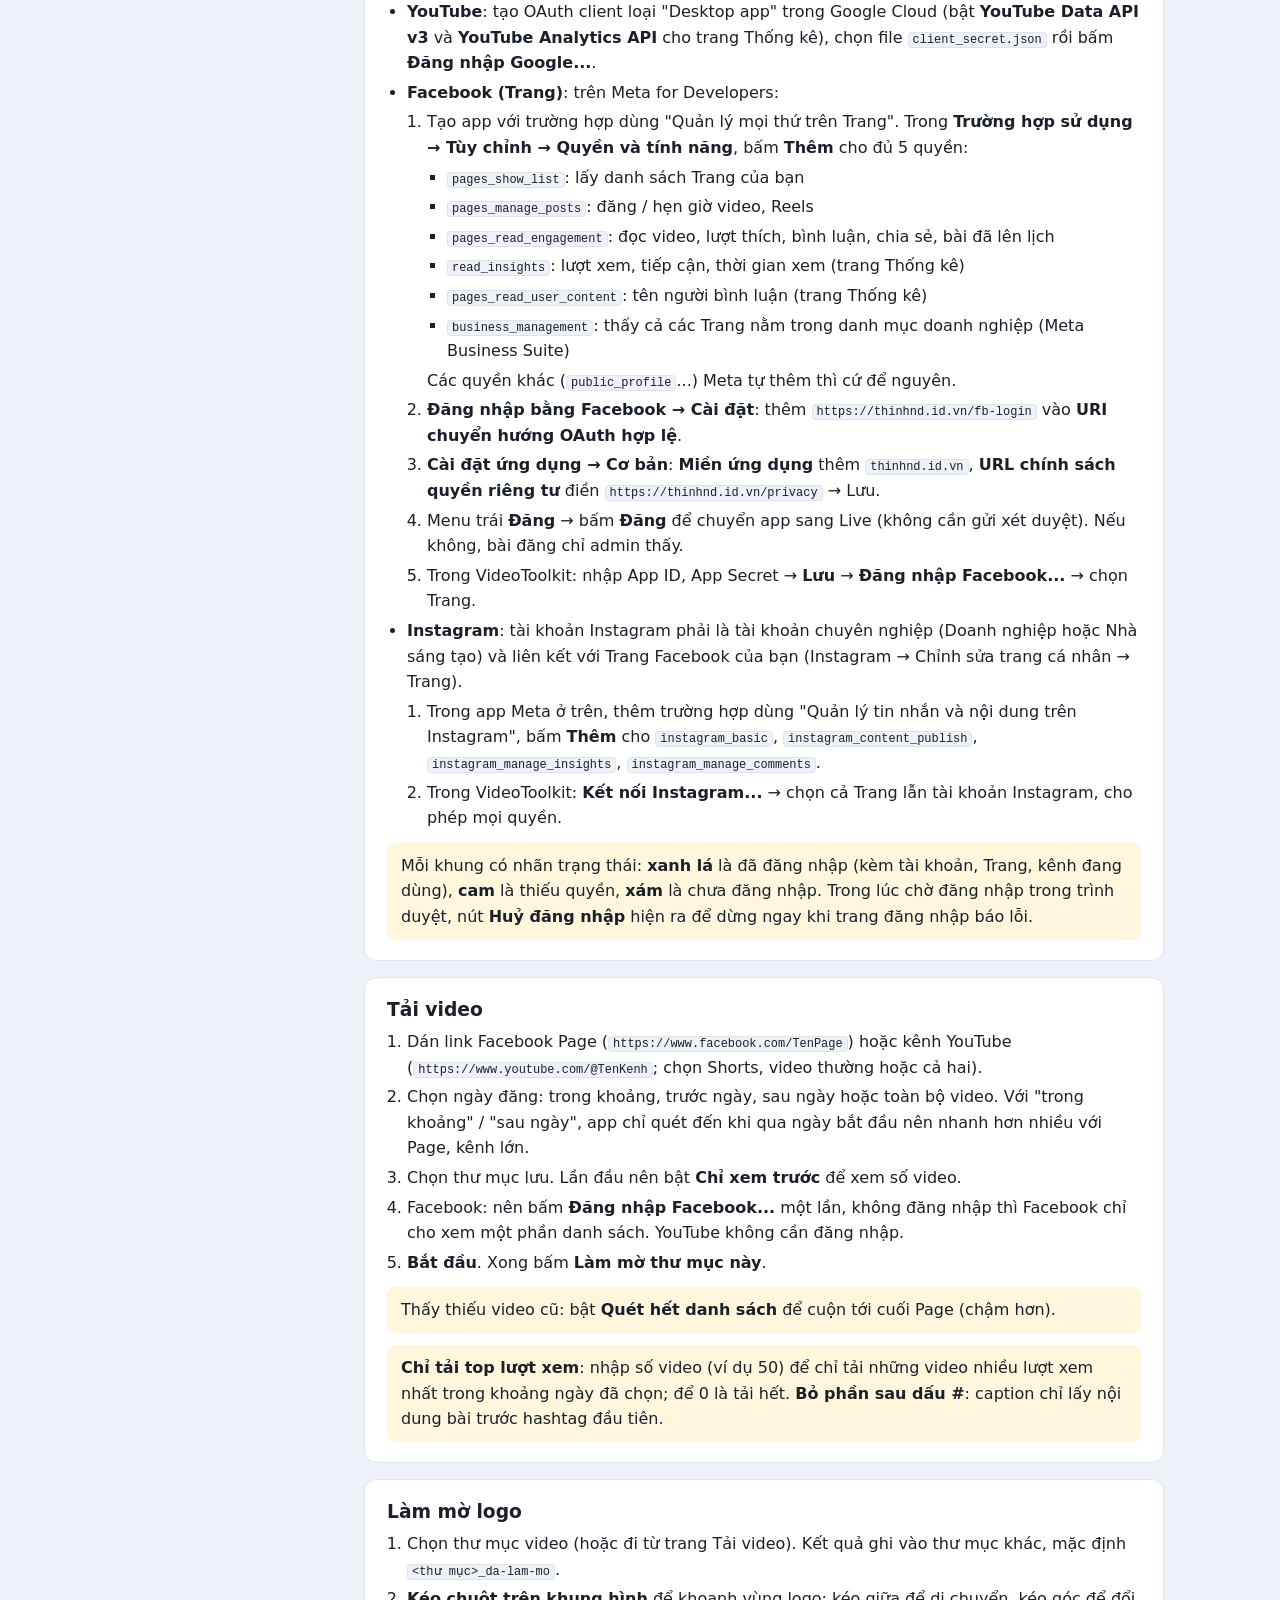
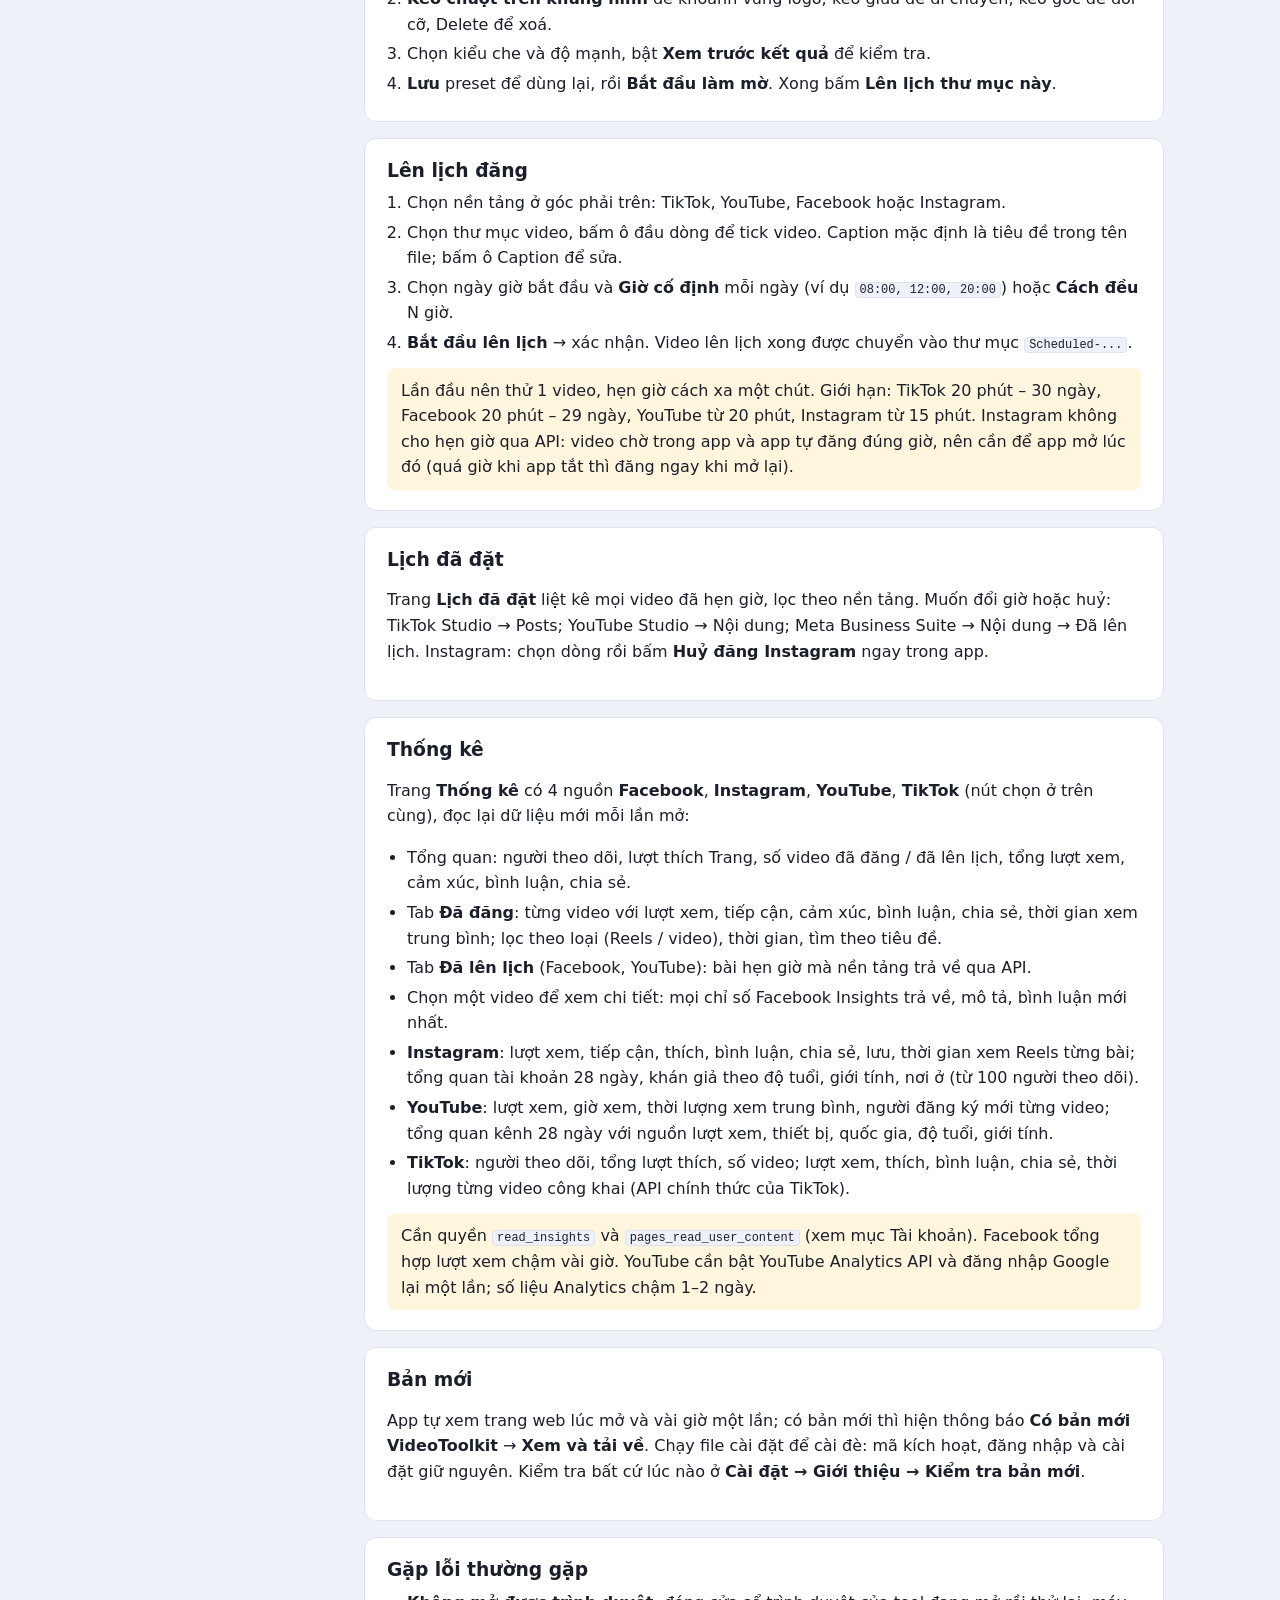
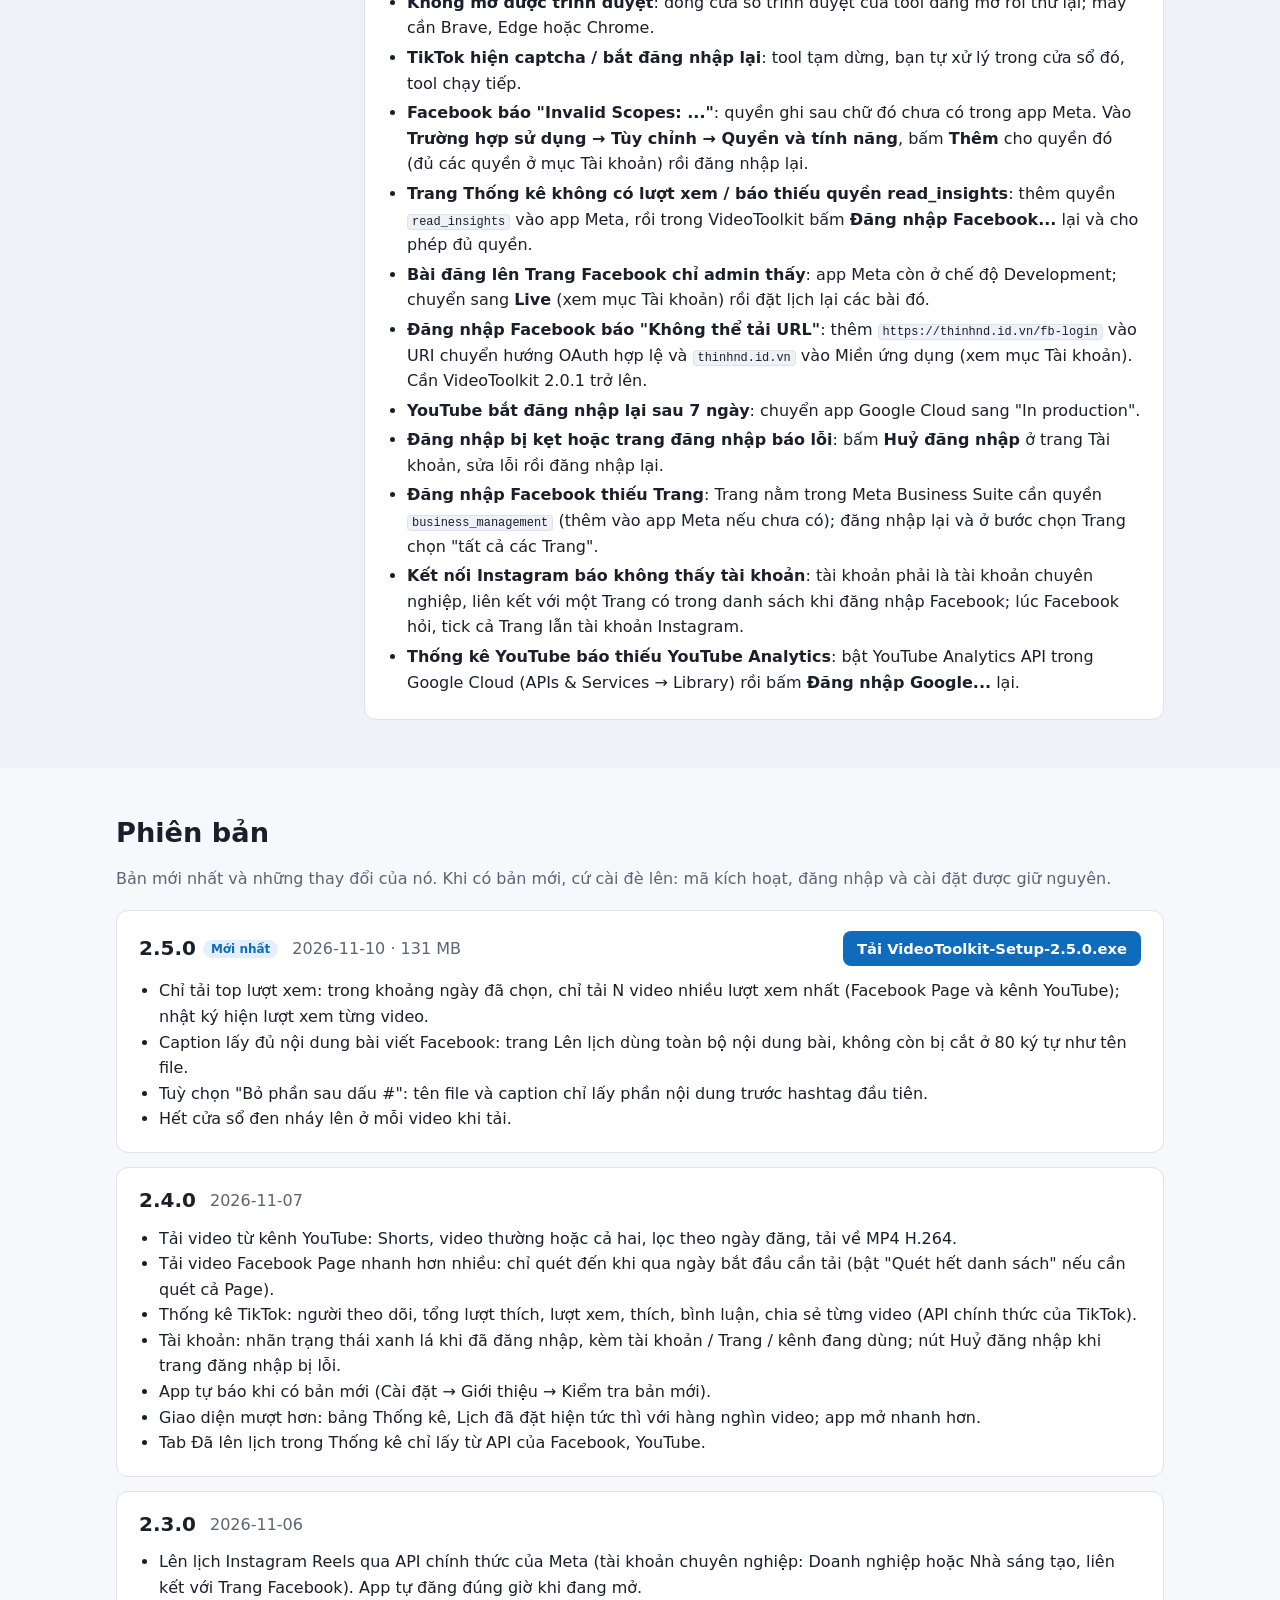
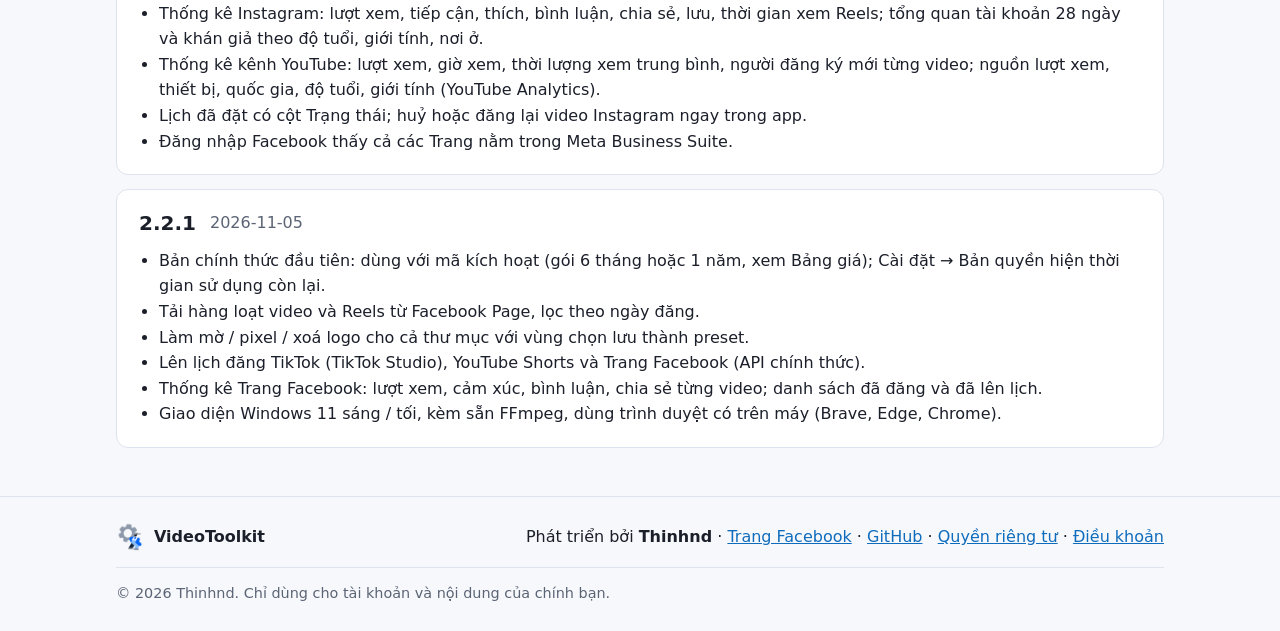
==== commit 9dd6a53d: "Features: drop the TikTok web card; no OS-specific wording" ====
--- a/index.html
+++ b/index.html
@@ -59,11 +59,6 @@
             <p>Tải hàng loạt video và Reels của một Trang, hoặc Shorts / video của một kênh YouTube, lọc theo ngày đăng, hoặc chỉ lấy top video nhiều lượt xem nhất trong khoảng đó. Chỉ quét đến khi hết khoảng ngày cần tải, dừng rồi chạy tiếp được.</p>
           </article>
           <article class="feature">
-            <div class="feature-icon">↓</div>
-            <h3>Tải video TikTok trên web</h3>
-            <p>Dán link video TikTok ở trang <a href="download">Tải video TikTok</a>: bản gốc HD, không logo, lưu thẳng vào Ảnh trên iPhone. Miễn phí, không cần cài app.</p>
-          </article>
-          <article class="feature">
             <div class="feature-icon">▦</div>
             <h3>Làm mờ logo</h3>
             <p>Khoanh vùng logo một lần, lưu preset, làm mờ / pixel / xoá logo cho cả thư mục. Không sửa video gốc.</p>
